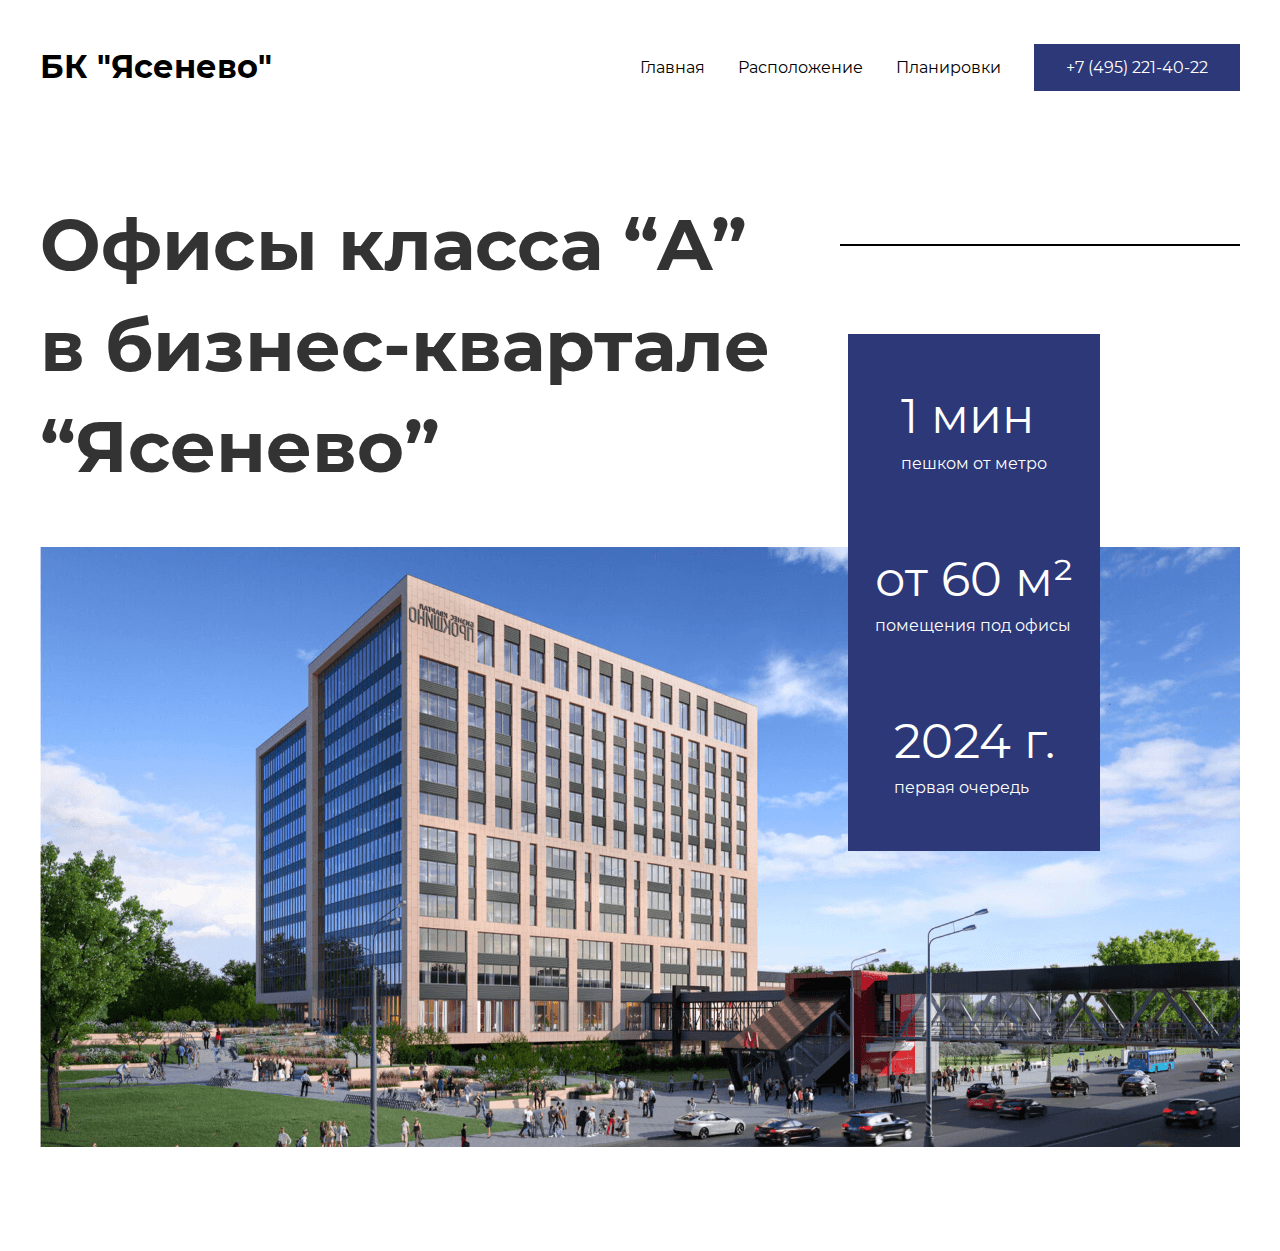
==== index.html @ 13189088 "осталось подправить кнопку" ====
<!DOCTYPE html>
<html lang="en">
<head>
    <meta charset="UTF-8">
    <meta http-equiv="X-UA-Compatible" content="IE=edge">
    <meta name="viewport" content="width=device-width, initial-scale=1.0">
    <link rel="stylesheet" href="css/style.min.css">
    <link rel="stylesheet" href="css/header.min.css">
    <link rel="stylesheet" href="css/hero.min.css">
    <title>Document</title>

</head>
<body>
    <div class="wrapper">
        <header>
            <div class="conteiner">
                <div class="header">
                    <div class="header__logo">БК "Ясенево"</div>
                    <nav>
                        <ul class="nav">
                            <li class="nav__item"><a href="/">Главная</a></li>
                            <li class="nav__item"><a href="location.html">Расположение</a></li>
                            <li class="nav__item"><a href="plans.html">Планировки</a></li>
                            <li class="nav__item nav__item__button">
                                <a href="tel:+74952214022">
                                    <span>+7 (495) 221-40-22</span>
                                    <img class="nav__item__image" src="assets/images/phone.png" alt="">
                                </a>
                            </li>
                        </ul>
                    </nav>
                </div>
            </div>    
        </header>
        <main>
            <div class="conteiner">
                <div class="hero">
                    <h1 class="hero__title">Офисы класса “А” в бизнес-квартале “Ясенево”</h1>                    
                    <div class="hero__parametrs hero__parameters__large">
                        <div class="hero__parametrs__item">
                            <span><strong>1 мин</strong></span>
                            <span>пешком от метро</span>
                        </div>
                        <div class="hero__parametrs__item">
                            <span><strong>от 60 м²</strong></span>
                            <span>помещения под офисы</span>
                        </div>
                        <div class="hero__parametrs__item">
                            <span><strong>2024 г.</strong></span>
                            <span>первая очередь</span>
                        </div>
                    </div>
                    <img class="hero__image" src="assets/images/Mask_group_1.png" alt="Бизнес квартал">
                    <nav>
                        <ul class="nav hero-nav">                       
                            <li class="nav__item nav__item__button"><a href="location.html">Расположение</a></li>
                            <li class="nav__item nav__item__button"><a href="plans.html">Планировки</a></li>
                        </ul>
                    </nav>                    
                </div>
                
            </div>
            <div class="conteiner">
                
            </div>
        </main>
        <footer></footer>
    </div>
    
            
   
   
</body>
</html>
---- css/style.min.css ----
@font-face{font-family:"Montserrat";src:url("../assets/fonts/Montserrat-Regular.eot");src:local("Montserrat Regular"),local("Montserrat-Regular"),url("../assets/fonts/Montserrat-Regular.eot?#iefix") format("embedded-opentype"),url("../assets/fonts/Montserrat-Regular.woff2") format("woff2"),url("../assets/fonts/Montserrat-Regular.woff") format("woff"),url("../assets/fonts/Montserrat-Regular.ttf") format("truetype");font-weight:normal;font-style:normal}@font-face{font-family:"Montserrat";src:url("../assets/fonts/Montserrat-Bold.eot");src:local("Montserrat Bold"),local("Montserrat-Bold"),url("../assets/fonts/Montserrat-Bold.eot?#iefix") format("embedded-opentype"),url("../assets/fonts/Montserrat-Bold.woff2") format("woff2"),url("../assets/fonts/Montserrat-Bold.woff") format("woff"),url("../assets/fonts/Montserrat-Bold.ttf") format("truetype");font-weight:bold;font-style:normal}@font-face{font-family:"Montserrat";src:url("../assets/fonts/Montserrat-Medium.eot");src:local("Montserrat Medium"),local("Montserrat-Medium"),url("../assets/fonts/Montserrat-Medium.eot?#iefix") format("embedded-opentype"),url("../assets/fonts/Montserrat-Medium.woff2") format("woff2"),url("../assets/fonts/Montserrat-Medium.woff") format("woff"),url("../assets/fonts/Montserrat-Medium.ttf") format("truetype");font-weight:500;font-style:normal}@font-face{font-family:"Montserrat";src:url("../assets/fonts/Montserrat-SemiBold.eot");src:local("Montserrat SemiBold"),local("Montserrat-SemiBold"),url("../assets/fonts/Montserrat-SemiBold.eot?#iefix") format("embedded-opentype"),url("../assets/fonts/Montserrat-SemiBold.woff2") format("woff2"),url("../assets/fonts/Montserrat-SemiBold.woff") format("woff"),url("../assets/fonts/Montserrat-SemiBold.ttf") format("truetype");font-weight:600;font-style:normal}*{margin:0;padding:0;font-family:Montserrat,sans-serif;font-weight:normal;box-sizing:border-box}a{text-decoration:none;color:inherit}.conteiner{width:1200px;margin:0 auto}@media screen and (max-width: 1279px)and (min-width: 768px){.conteiner{width:90vw}}@media screen and (max-width: 767px){.conteiner{width:auto;margin:0 15px}}.header{display:flex;align-items:center;justify-content:space-between;color:#000;margin-top:40px}.header__logo{font-weight:700;font-size:32px;line-height:170%}.nav{list-style:none;display:flex;align-items:center;justify-content:space-between;width:600px}.nav__item__button{color:#fff;padding:14px 32px;background:#2c3878}.nav__item__image{display:none}@media screen and (max-width: 1279px)and (min-width: 768px){.header__logo{font-size:20px}.nav{width:480px}.nav__item{font-size:14px}.nav__item:first-child{display:none}}@media screen and (max-width: 767px){.header{margin-top:15px}.header__logo{font-size:20px}.nav{width:auto}.nav__item{padding:12px 20px}.nav__item:not(:last-child){display:none}.nav__item span{display:none}.nav__item__image{display:block}}.hero{padding:100px 0;position:relative}.hero__title{font-weight:bold;font-size:72px;line-height:140%;max-width:760px;color:#333;margin-bottom:50px}.hero__title::after{position:absolute;content:"";top:150px;right:0;width:400px;height:2px;background:#000}.hero__title_smaller{font-size:52px}.hero .hero__image{width:100%;height:600px;-o-object-fit:cover;object-fit:cover}.hero .hero__parametrs{position:absolute;right:140px;top:240px;background:#2c3878;width:252px;display:flex;flex-direction:column;align-items:center;justify-content:space-around;padding-top:30px}.hero .hero__parametrs__item{padding:40px 0}.hero .hero__parametrs__item span{display:block;color:#fff;font-weight:400;padding-bottom:10px;line-height:160%}.hero .hero__parametrs__item strong{font-size:48px}.hero .hero-nav{display:none}@media screen and (max-width: 1279px)and (min-width: 768px){.hero__image{height:400px}.hero__title{font-size:40px;max-width:480px;color:#333;margin-bottom:40px}.hero__title::after{top:130px;right:0;width:30vw}.hero__title__smailler{font-size:32px}.hero__parametrs{position:static;width:100%;flex-direction:row;justify-content:space-evenly}.hero__parametrs:not(.hero__parametrs__large){position:absolute;top:auto;flex-direction:row;right:0;height:160px;width:100%}.hero__parametrs__item{padding:30px 0}.hero__parametrs__item strong{font-size:40px}}@media screen and (max-width: 767px){.hero{padding:50px 0}.hero__image{height:200px}.hero__title{font-size:24px;max-width:100%;margin-bottom:20px}.hero__title::after{width:0}.hero__title__smaller{font-size:24px}.hero__parametrs{position:static;width:100%;flex-direction:row;justify-content:space-evenly;padding-top:15px}.hero__parametrs:not(.hero__parametrs__large){position:absolute;top:auto;flex-direction:row;right:0;height:90px;width:100%}.hero__parametrs__item{padding:20px 0}.hero__parametrs__item span{font-size:10px;padding-bottom:5px}.hero__parametrs__item strong{font-size-adjust:.3}.hero-nav{display:flex;width:100%;justify-content:space-between}.hero-nav .nav__item{font-size:14px;text-align:center;flex:1;display:block;margin:15px 5px}}
---- css/header.min.css ----
.header{display:flex;align-items:center;justify-content:space-between;color:#000;margin-top:40px}.header__logo{font-weight:700;font-size:32px;line-height:170%}.nav{list-style:none;display:flex;align-items:center;justify-content:space-between;width:600px}.nav__item__button{color:#fff;padding:14px 32px;background:#2c3878}.nav__item__image{display:none}@media screen and (max-width: 1279px)and (min-width: 768px){.header__logo{font-size:20px}.nav{width:480px}.nav__item{font-size:14px}.nav__item:first-child{display:none}}@media screen and (max-width: 767px){.header{margin-top:15px}.header__logo{font-size:20px}.nav{width:auto}.nav__item{padding:12px 20px}.nav__item:not(:last-child){display:none}.nav__item span{display:none}.nav__item__image{display:block}}
---- css/hero.min.css ----
.hero{padding:100px 0;position:relative}.hero__title{font-weight:bold;font-size:72px;line-height:140%;max-width:760px;color:#333;margin-bottom:50px}.hero__title::after{position:absolute;content:"";top:150px;right:0;width:400px;height:2px;background:#000}.hero__title_smaller{font-size:52px}.hero .hero__image{width:100%;height:600px;-o-object-fit:cover;object-fit:cover}.hero .hero__parametrs{position:absolute;right:140px;top:240px;background:#2c3878;width:252px;display:flex;flex-direction:column;align-items:center;justify-content:space-around;padding-top:30px}.hero .hero__parametrs__item{padding:40px 0}.hero .hero__parametrs__item span{display:block;color:#fff;font-weight:400;padding-bottom:10px;line-height:160%}.hero .hero__parametrs__item strong{font-size:48px}.hero .hero-nav{display:none}@media screen and (max-width: 1279px)and (min-width: 768px){.hero__image{height:400px}.hero__title{font-size:40px;max-width:480px;color:#333;margin-bottom:40px}.hero__title::after{top:130px;right:0;width:30vw}.hero__title__smailler{font-size:32px}.hero__parametrs{position:static;width:100%;flex-direction:row;justify-content:space-evenly}.hero__parametrs:not(.hero__parametrs__large){position:absolute;top:auto;flex-direction:row;right:0;height:160px;width:100%}.hero__parametrs__item{padding:30px 0}.hero__parametrs__item strong{font-size:40px}}@media screen and (max-width: 767px){.hero{padding:50px 0}.hero__image{height:200px}.hero__title{font-size:24px;max-width:100%;margin-bottom:20px}.hero__title::after{width:0}.hero__title__smaller{font-size:24px}.hero__parametrs{position:static;width:100%;flex-direction:row;justify-content:space-evenly;padding-top:15px}.hero__parametrs:not(.hero__parametrs__large){position:absolute;top:auto;flex-direction:row;right:0;height:90px;width:100%}.hero__parametrs__item{padding:20px 0}.hero__parametrs__item span{font-size:10px;padding-bottom:5px}.hero__parametrs__item strong{font-size-adjust:.3}.hero-nav{display:flex;width:100%;justify-content:space-between}.hero-nav .nav__item{font-size:14px;text-align:center;flex:1;display:block;margin:15px 5px}}
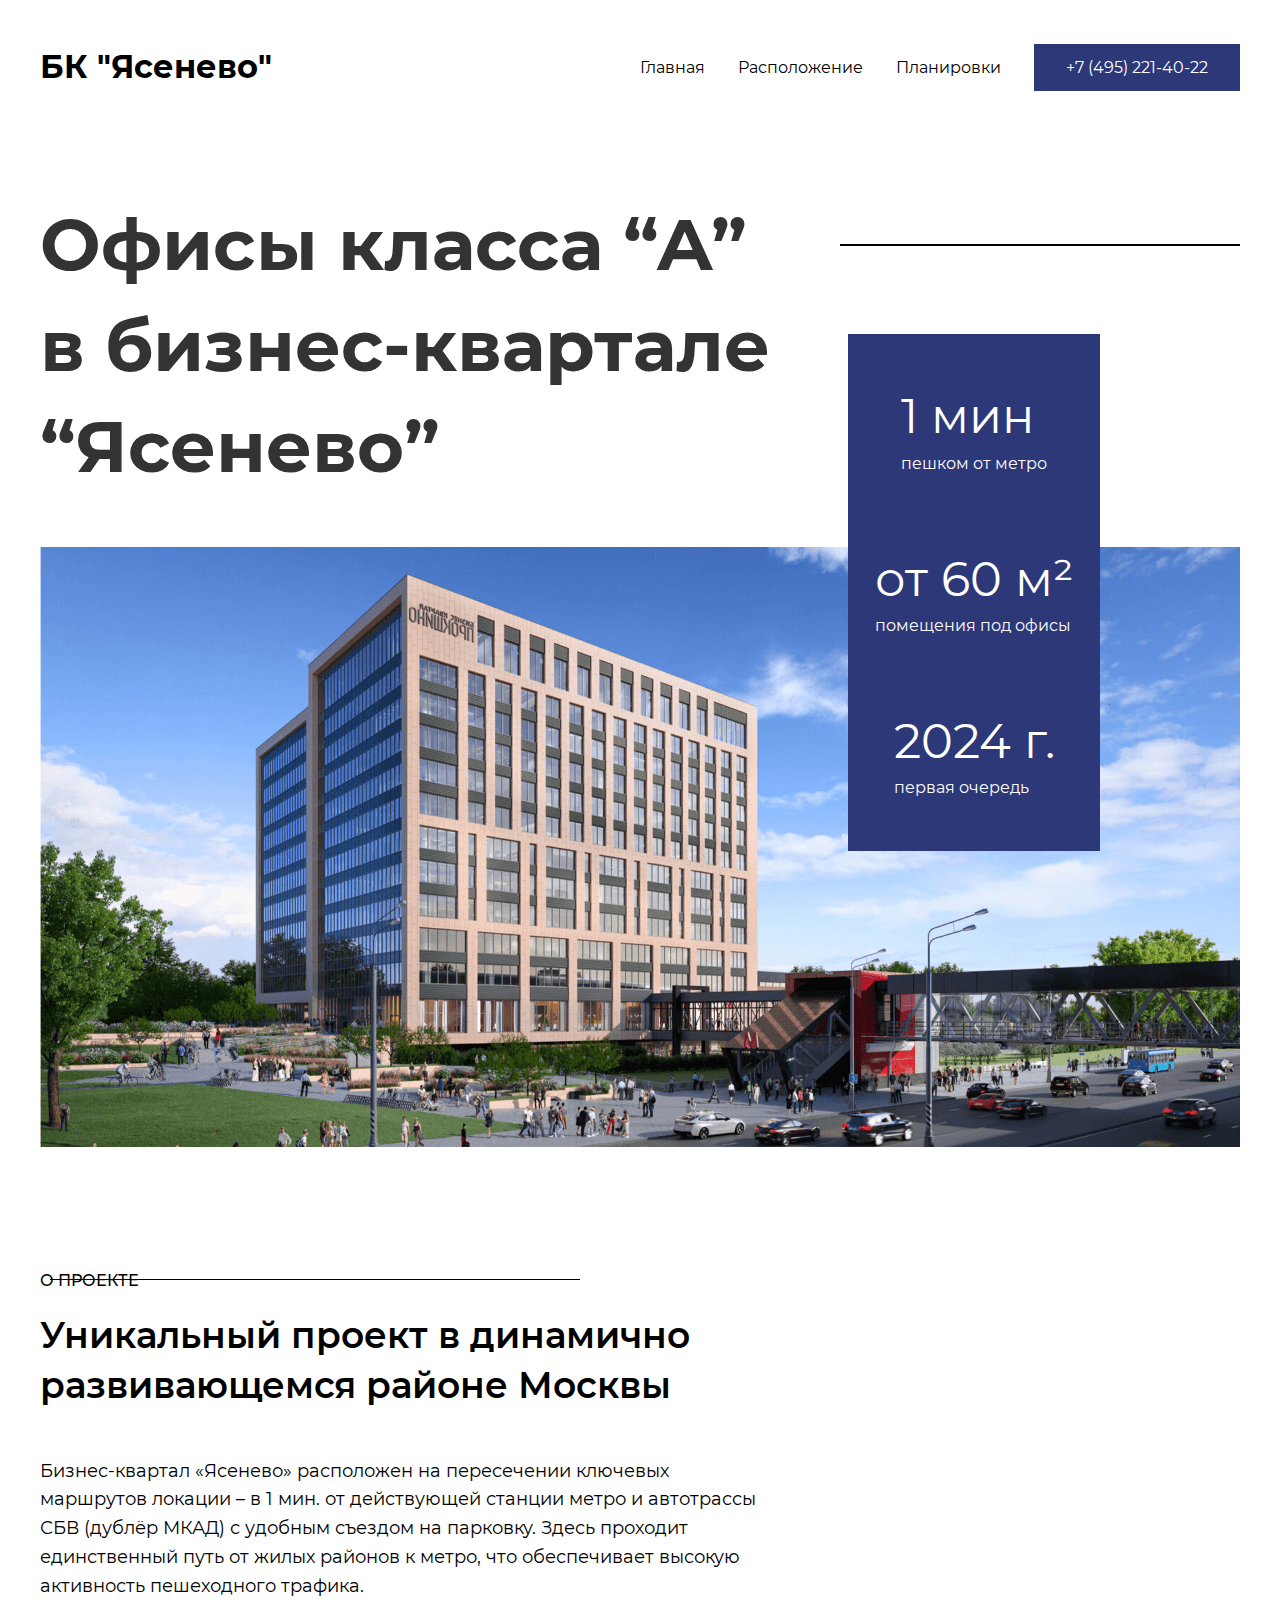
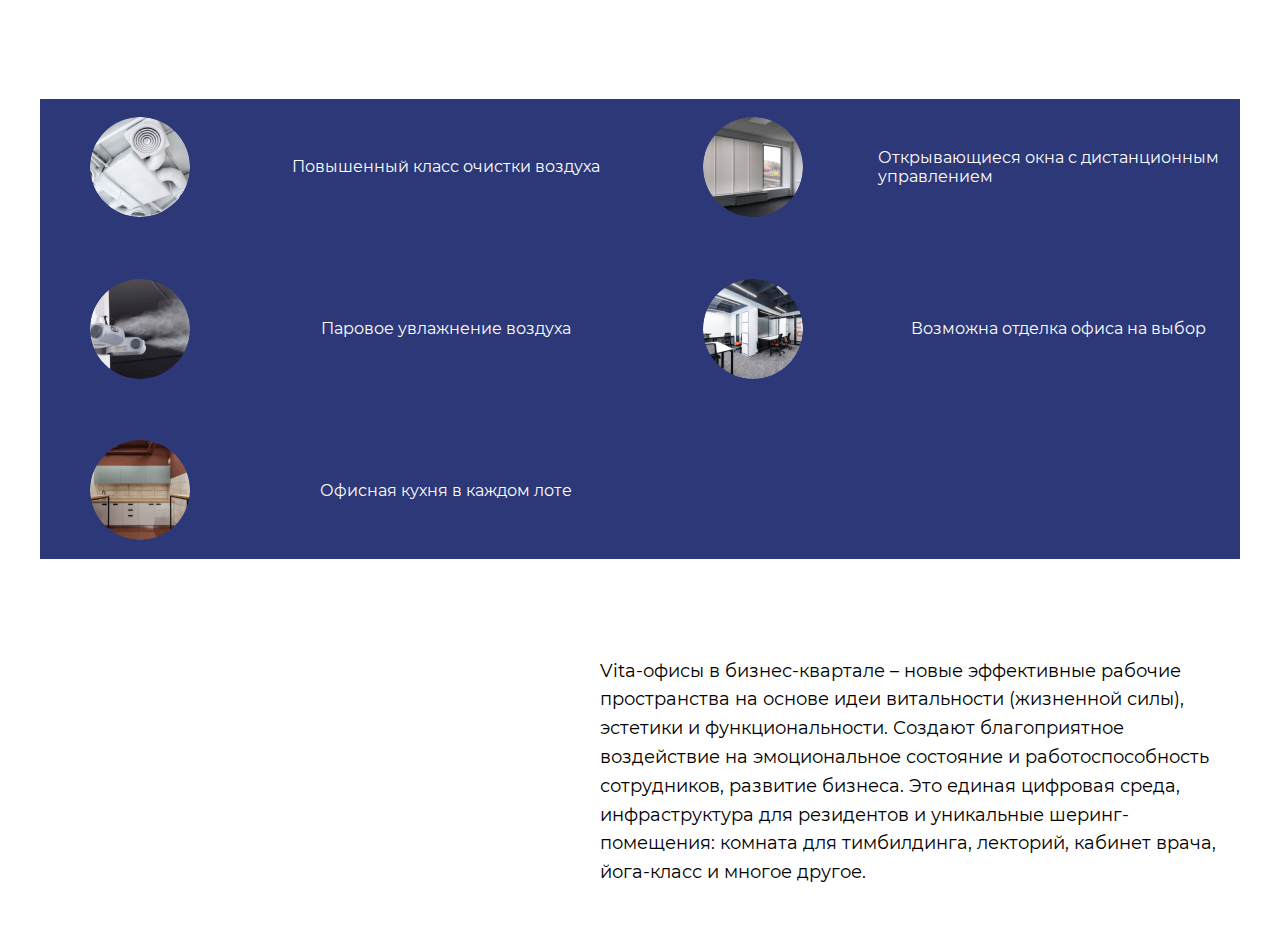
==== commit dd4afd56: "добавлен блок информации" ====
--- a/index.html
+++ b/index.html
@@ -60,8 +60,28 @@
                 </div>
                 
             </div>
-            <div class="conteiner">
-                
+            <div class="conteiner">                
+                <div class="about">
+                    <div class="count">
+                        <div class="count__title">О ПРОЕКТЕ</div>
+                    </div>
+                    <h2 class="about__title">Уникальный проект в динамично развивающемся районе Москвы</h2>
+                    <span class="about__text1">Бизнес-квартал «Ясенево» расположен на пересечении ключевых маршрутов локации – в 1 мин. от действующей станции метро и автотрассы СБВ (дублёр МКАД) с удобным съездом на парковку. Здесь проходит единственный путь от жилых районов к метро, что обеспечивает высокую активность пешеходного трафика.</span>
+                    <div class="about__advantage">
+                        <img class="about__advantage__image" src="assets/images/image_1.png" alt="">
+                        <div class="about__advantage__item">Повышенный класс очистки воздуха</div>
+                        <img class="about__advantage__image" src="assets/images/image_2.png" alt="">
+                        <div class="about__advantage__item">Открывающиеся окна с дистанционным управлением</div>
+                        <img class="about__advantage__image" src="assets/images/image_3.png" alt="">
+                        <div class="about__advantage__item">Паровое увлажнение воздуха</div>
+                        <img class="about__advantage__image" src="assets/images/image_4.png" alt="">
+                        <div class="about__advantage__item">Возможна отделка офиса на выбор</div>
+                        <img class="about__advantage__image" src="assets/images/image_5.png" alt="">
+                        <div class="about__advantage__item">Офисная кухня в каждом лоте</div>
+                    </div>
+                    <p class="about__text2">Vita-офисы в бизнес-квартале – новые эффективные рабочие пространства на основе идеи витальности (жизненной силы), эстетики и функциональности. Создают благоприятное воздействие на эмоциональное состояние и работоспособность сотрудников, развитие бизнеса. Это единая цифровая среда, инфраструктура для резидентов и уникальные шеринг-помещения: комната для тимбилдинга, лекторий, кабинет врача, йога-класс и многое другое.</p>
+                </div>
+
             </div>
         </main>
         <footer></footer>
--- a/css/style.min.css
+++ b/css/style.min.css
@@ -1 +1 @@
-@font-face{font-family:"Montserrat";src:url("../assets/fonts/Montserrat-Regular.eot");src:local("Montserrat Regular"),local("Montserrat-Regular"),url("../assets/fonts/Montserrat-Regular.eot?#iefix") format("embedded-opentype"),url("../assets/fonts/Montserrat-Regular.woff2") format("woff2"),url("../assets/fonts/Montserrat-Regular.woff") format("woff"),url("../assets/fonts/Montserrat-Regular.ttf") format("truetype");font-weight:normal;font-style:normal}@font-face{font-family:"Montserrat";src:url("../assets/fonts/Montserrat-Bold.eot");src:local("Montserrat Bold"),local("Montserrat-Bold"),url("../assets/fonts/Montserrat-Bold.eot?#iefix") format("embedded-opentype"),url("../assets/fonts/Montserrat-Bold.woff2") format("woff2"),url("../assets/fonts/Montserrat-Bold.woff") format("woff"),url("../assets/fonts/Montserrat-Bold.ttf") format("truetype");font-weight:bold;font-style:normal}@font-face{font-family:"Montserrat";src:url("../assets/fonts/Montserrat-Medium.eot");src:local("Montserrat Medium"),local("Montserrat-Medium"),url("../assets/fonts/Montserrat-Medium.eot?#iefix") format("embedded-opentype"),url("../assets/fonts/Montserrat-Medium.woff2") format("woff2"),url("../assets/fonts/Montserrat-Medium.woff") format("woff"),url("../assets/fonts/Montserrat-Medium.ttf") format("truetype");font-weight:500;font-style:normal}@font-face{font-family:"Montserrat";src:url("../assets/fonts/Montserrat-SemiBold.eot");src:local("Montserrat SemiBold"),local("Montserrat-SemiBold"),url("../assets/fonts/Montserrat-SemiBold.eot?#iefix") format("embedded-opentype"),url("../assets/fonts/Montserrat-SemiBold.woff2") format("woff2"),url("../assets/fonts/Montserrat-SemiBold.woff") format("woff"),url("../assets/fonts/Montserrat-SemiBold.ttf") format("truetype");font-weight:600;font-style:normal}*{margin:0;padding:0;font-family:Montserrat,sans-serif;font-weight:normal;box-sizing:border-box}a{text-decoration:none;color:inherit}.conteiner{width:1200px;margin:0 auto}@media screen and (max-width: 1279px)and (min-width: 768px){.conteiner{width:90vw}}@media screen and (max-width: 767px){.conteiner{width:auto;margin:0 15px}}.header{display:flex;align-items:center;justify-content:space-between;color:#000;margin-top:40px}.header__logo{font-weight:700;font-size:32px;line-height:170%}.nav{list-style:none;display:flex;align-items:center;justify-content:space-between;width:600px}.nav__item__button{color:#fff;padding:14px 32px;background:#2c3878}.nav__item__image{display:none}@media screen and (max-width: 1279px)and (min-width: 768px){.header__logo{font-size:20px}.nav{width:480px}.nav__item{font-size:14px}.nav__item:first-child{display:none}}@media screen and (max-width: 767px){.header{margin-top:15px}.header__logo{font-size:20px}.nav{width:auto}.nav__item{padding:12px 20px}.nav__item:not(:last-child){display:none}.nav__item span{display:none}.nav__item__image{display:block}}.hero{padding:100px 0;position:relative}.hero__title{font-weight:bold;font-size:72px;line-height:140%;max-width:760px;color:#333;margin-bottom:50px}.hero__title::after{position:absolute;content:"";top:150px;right:0;width:400px;height:2px;background:#000}.hero__title_smaller{font-size:52px}.hero .hero__image{width:100%;height:600px;-o-object-fit:cover;object-fit:cover}.hero .hero__parametrs{position:absolute;right:140px;top:240px;background:#2c3878;width:252px;display:flex;flex-direction:column;align-items:center;justify-content:space-around;padding-top:30px}.hero .hero__parametrs__item{padding:40px 0}.hero .hero__parametrs__item span{display:block;color:#fff;font-weight:400;padding-bottom:10px;line-height:160%}.hero .hero__parametrs__item strong{font-size:48px}.hero .hero-nav{display:none}@media screen and (max-width: 1279px)and (min-width: 768px){.hero__image{height:400px}.hero__title{font-size:40px;max-width:480px;color:#333;margin-bottom:40px}.hero__title::after{top:130px;right:0;width:30vw}.hero__title__smailler{font-size:32px}.hero__parametrs{position:static;width:100%;flex-direction:row;justify-content:space-evenly}.hero__parametrs:not(.hero__parametrs__large){position:absolute;top:auto;flex-direction:row;right:0;height:160px;width:100%}.hero__parametrs__item{padding:30px 0}.hero__parametrs__item strong{font-size:40px}}@media screen and (max-width: 767px){.hero{padding:50px 0}.hero__image{height:200px}.hero__title{font-size:24px;max-width:100%;margin-bottom:20px}.hero__title::after{width:0}.hero__title__smaller{font-size:24px}.hero__parametrs{position:static;width:100%;flex-direction:row;justify-content:space-evenly;padding-top:15px}.hero__parametrs:not(.hero__parametrs__large){position:absolute;top:auto;flex-direction:row;right:0;height:90px;width:100%}.hero__parametrs__item{padding:20px 0}.hero__parametrs__item span{font-size:10px;padding-bottom:5px}.hero__parametrs__item strong{font-size-adjust:.3}.hero-nav{display:flex;width:100%;justify-content:space-between}.hero-nav .nav__item{font-size:14px;text-align:center;flex:1;display:block;margin:15px 5px}}+@font-face{font-family:"Montserrat";src:url("../assets/fonts/Montserrat-Regular.eot");src:local("Montserrat Regular"),local("Montserrat-Regular"),url("../assets/fonts/Montserrat-Regular.eot?#iefix") format("embedded-opentype"),url("../assets/fonts/Montserrat-Regular.woff2") format("woff2"),url("../assets/fonts/Montserrat-Regular.woff") format("woff"),url("../assets/fonts/Montserrat-Regular.ttf") format("truetype");font-weight:normal;font-style:normal}@font-face{font-family:"Montserrat";src:url("../assets/fonts/Montserrat-Bold.eot");src:local("Montserrat Bold"),local("Montserrat-Bold"),url("../assets/fonts/Montserrat-Bold.eot?#iefix") format("embedded-opentype"),url("../assets/fonts/Montserrat-Bold.woff2") format("woff2"),url("../assets/fonts/Montserrat-Bold.woff") format("woff"),url("../assets/fonts/Montserrat-Bold.ttf") format("truetype");font-weight:bold;font-style:normal}@font-face{font-family:"Montserrat";src:url("../assets/fonts/Montserrat-Medium.eot");src:local("Montserrat Medium"),local("Montserrat-Medium"),url("../assets/fonts/Montserrat-Medium.eot?#iefix") format("embedded-opentype"),url("../assets/fonts/Montserrat-Medium.woff2") format("woff2"),url("../assets/fonts/Montserrat-Medium.woff") format("woff"),url("../assets/fonts/Montserrat-Medium.ttf") format("truetype");font-weight:500;font-style:normal}@font-face{font-family:"Montserrat";src:url("../assets/fonts/Montserrat-SemiBold.eot");src:local("Montserrat SemiBold"),local("Montserrat-SemiBold"),url("../assets/fonts/Montserrat-SemiBold.eot?#iefix") format("embedded-opentype"),url("../assets/fonts/Montserrat-SemiBold.woff2") format("woff2"),url("../assets/fonts/Montserrat-SemiBold.woff") format("woff"),url("../assets/fonts/Montserrat-SemiBold.ttf") format("truetype");font-weight:600;font-style:normal}*{margin:0;padding:0;font-family:Montserrat,sans-serif;font-weight:normal;box-sizing:border-box}a{text-decoration:none;color:inherit}.conteiner{width:1200px;margin:0 auto}@media screen and (max-width: 1279px)and (min-width: 768px){.conteiner{width:90vw}}@media screen and (max-width: 767px){.conteiner{width:auto;margin:0 15px}}.header{display:flex;align-items:center;justify-content:space-between;color:#000;margin-top:40px}.header__logo{font-weight:700;font-size:32px;line-height:170%}.nav{list-style:none;display:flex;align-items:center;justify-content:space-between;width:600px}.nav__item__button{color:#fff;padding:14px 32px;background:#2c3878}.nav__item__image{display:none}@media screen and (max-width: 1279px)and (min-width: 768px){.header__logo{font-size:20px}.nav{width:480px}.nav__item{font-size:14px}.nav__item:first-child{display:none}}@media screen and (max-width: 767px){.header{margin-top:15px}.header__logo{font-size:20px}.nav{width:auto}.nav__item{padding:12px 20px}.nav__item:not(:last-child){display:none}.nav__item span{display:none}.nav__item__image{display:block}}.about{margin:0;width:720px;font-family:Montserrat,sans-serif;font-weight:normal}.about__title{line-height:140%;font-size:36px;font-weight:600;margin-bottom:46px}.about__text1{padding:20Px 0;font-weight:400;font-size:18px;line-height:160%}.about__text2{width:630px;margin:0 0 50px 560px;font-weight:400;font-size:18px;line-height:160%}.about__advantage{width:1200px;height:460px;display:grid;margin:98px 0;grid-template-columns:200px 1fr 200px 1fr;grid-template-rows:repeat(3, 2fr);justify-items:center;-moz-column-gap:25px;column-gap:25px;row-gap:25px;background:#2c3878;align-items:center}.about__advantage__image{width:100px;height:100px;border-radius:100px}.about__advantage__item{align-content:center;color:#fff}.count__title{font-size:16px;padding:20px 0;font-weight:500;font-size:16px}.count__title::after{position:absolute;content:"";top:1279px;right:700px;width:530px;height:1px;background:#000}.hero{padding:100px 0;position:relative}.hero__title{font-weight:bold;font-size:72px;line-height:140%;max-width:760px;color:#333;margin-bottom:50px}.hero__title::after{position:absolute;content:"";top:150px;right:0;width:400px;height:2px;background:#000}.hero__title_smaller{font-size:52px}.hero .hero__image{width:100%;height:600px;-o-object-fit:cover;object-fit:cover}.hero .hero__parametrs{position:absolute;right:140px;top:240px;background:#2c3878;width:252px;display:flex;flex-direction:column;align-items:center;justify-content:space-around;padding-top:30px}.hero .hero__parametrs__item{padding:40px 0}.hero .hero__parametrs__item span{display:block;color:#fff;font-weight:400;padding-bottom:10px;line-height:160%}.hero .hero__parametrs__item strong{font-size:48px}.hero .hero-nav{display:none}@media screen and (max-width: 1279px)and (min-width: 768px){.hero__image{height:400px}.hero__title{font-size:40px;max-width:480px;color:#333;margin-bottom:40px}.hero__title::after{top:130px;right:0;width:30vw}.hero__title__smailler{font-size:32px}.hero__parametrs{position:static;width:100%;flex-direction:row;justify-content:space-evenly}.hero__parametrs:not(.hero__parametrs__large){position:absolute;top:auto;flex-direction:row;right:0;height:160px;width:100%}.hero__parametrs__item{padding:30px 0}.hero__parametrs__item strong{font-size:40px}}@media screen and (max-width: 767px){.hero{padding:50px 0}.hero__image{height:200px}.hero__title{font-size:24px;max-width:100%;margin-bottom:20px}.hero__title::after{width:0}.hero__title__smaller{font-size:24px}.hero__parametrs{position:static;width:100%;flex-direction:row;justify-content:space-evenly;padding-top:15px}.hero__parametrs:not(.hero__parametrs__large){position:absolute;top:auto;flex-direction:row;right:0;height:90px;width:100%}.hero__parametrs__item{padding:20px 0}.hero__parametrs__item span{font-size:10px;padding-bottom:5px}.hero__parametrs__item strong{font-size-adjust:.3}.hero-nav{display:flex;width:100%;justify-content:space-between}.hero-nav .nav__item{font-size:14px;text-align:center;flex:1;display:block;margin:15px 5px}}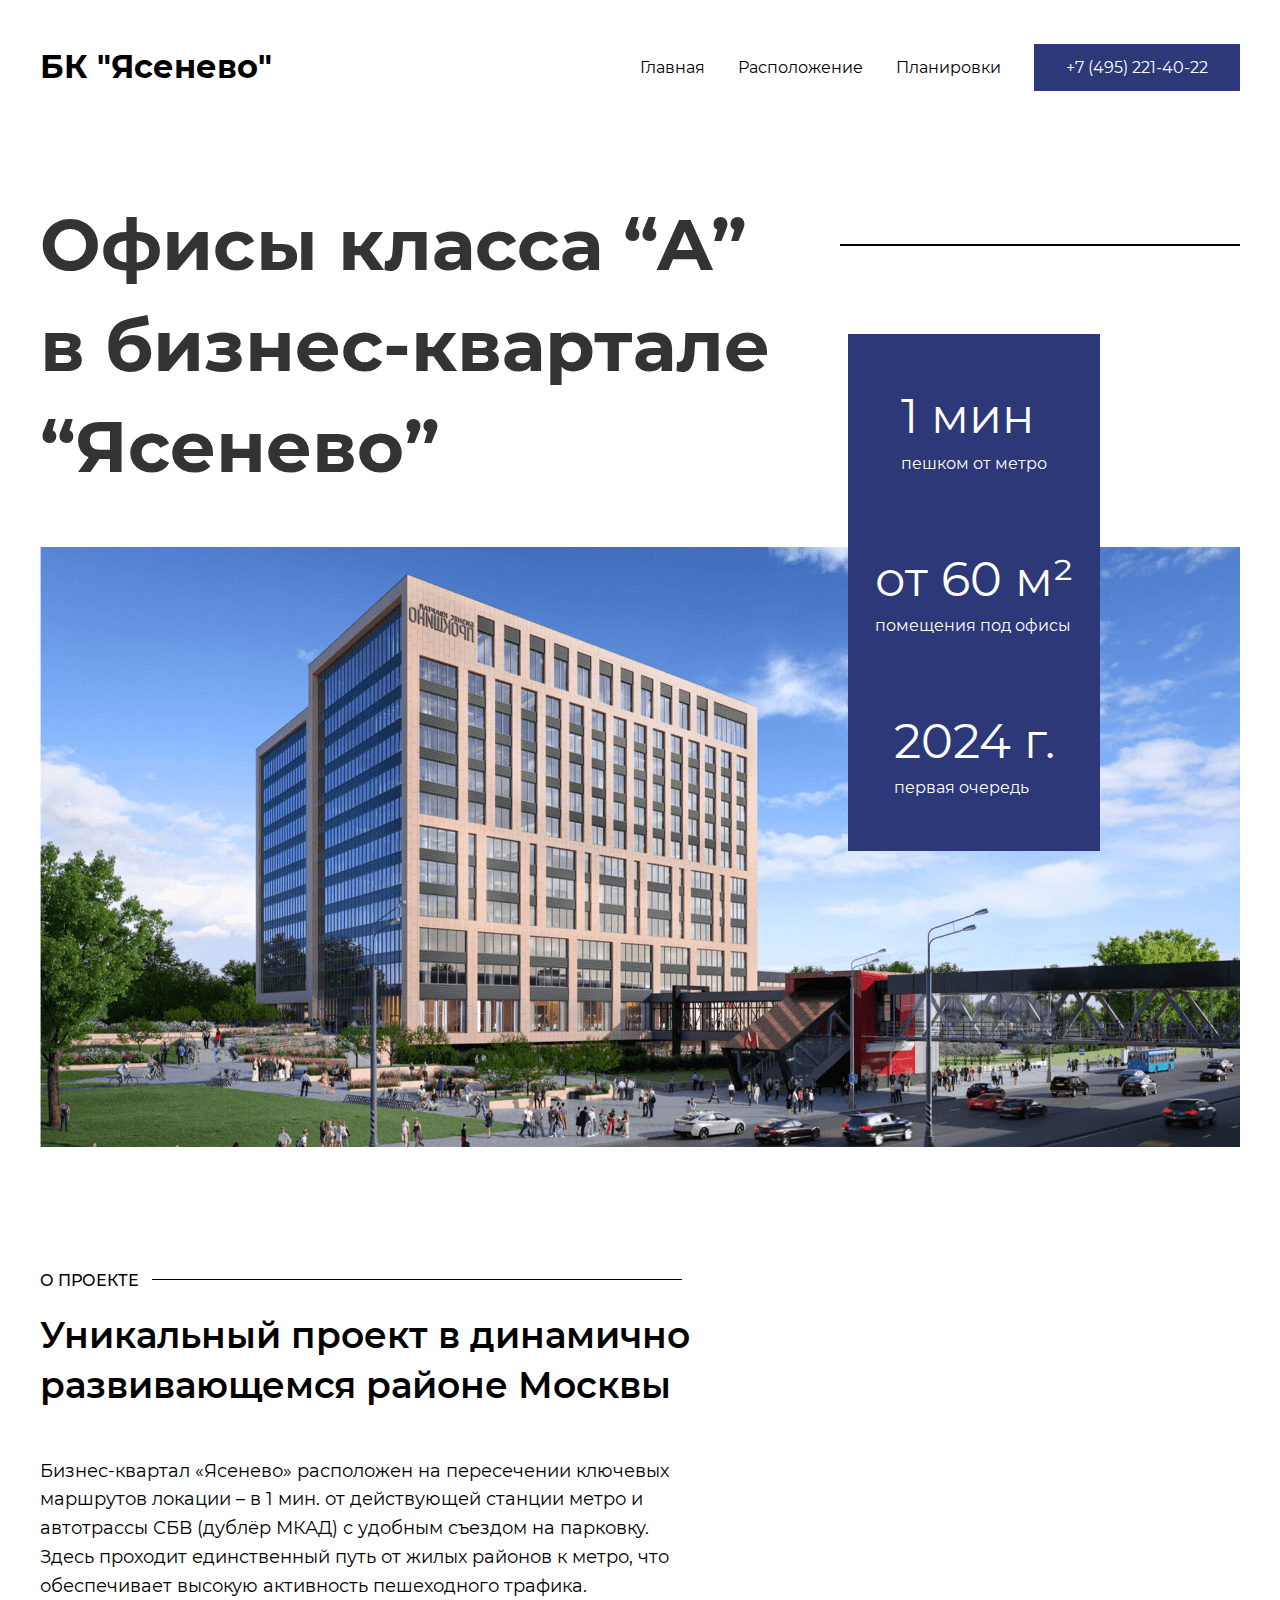
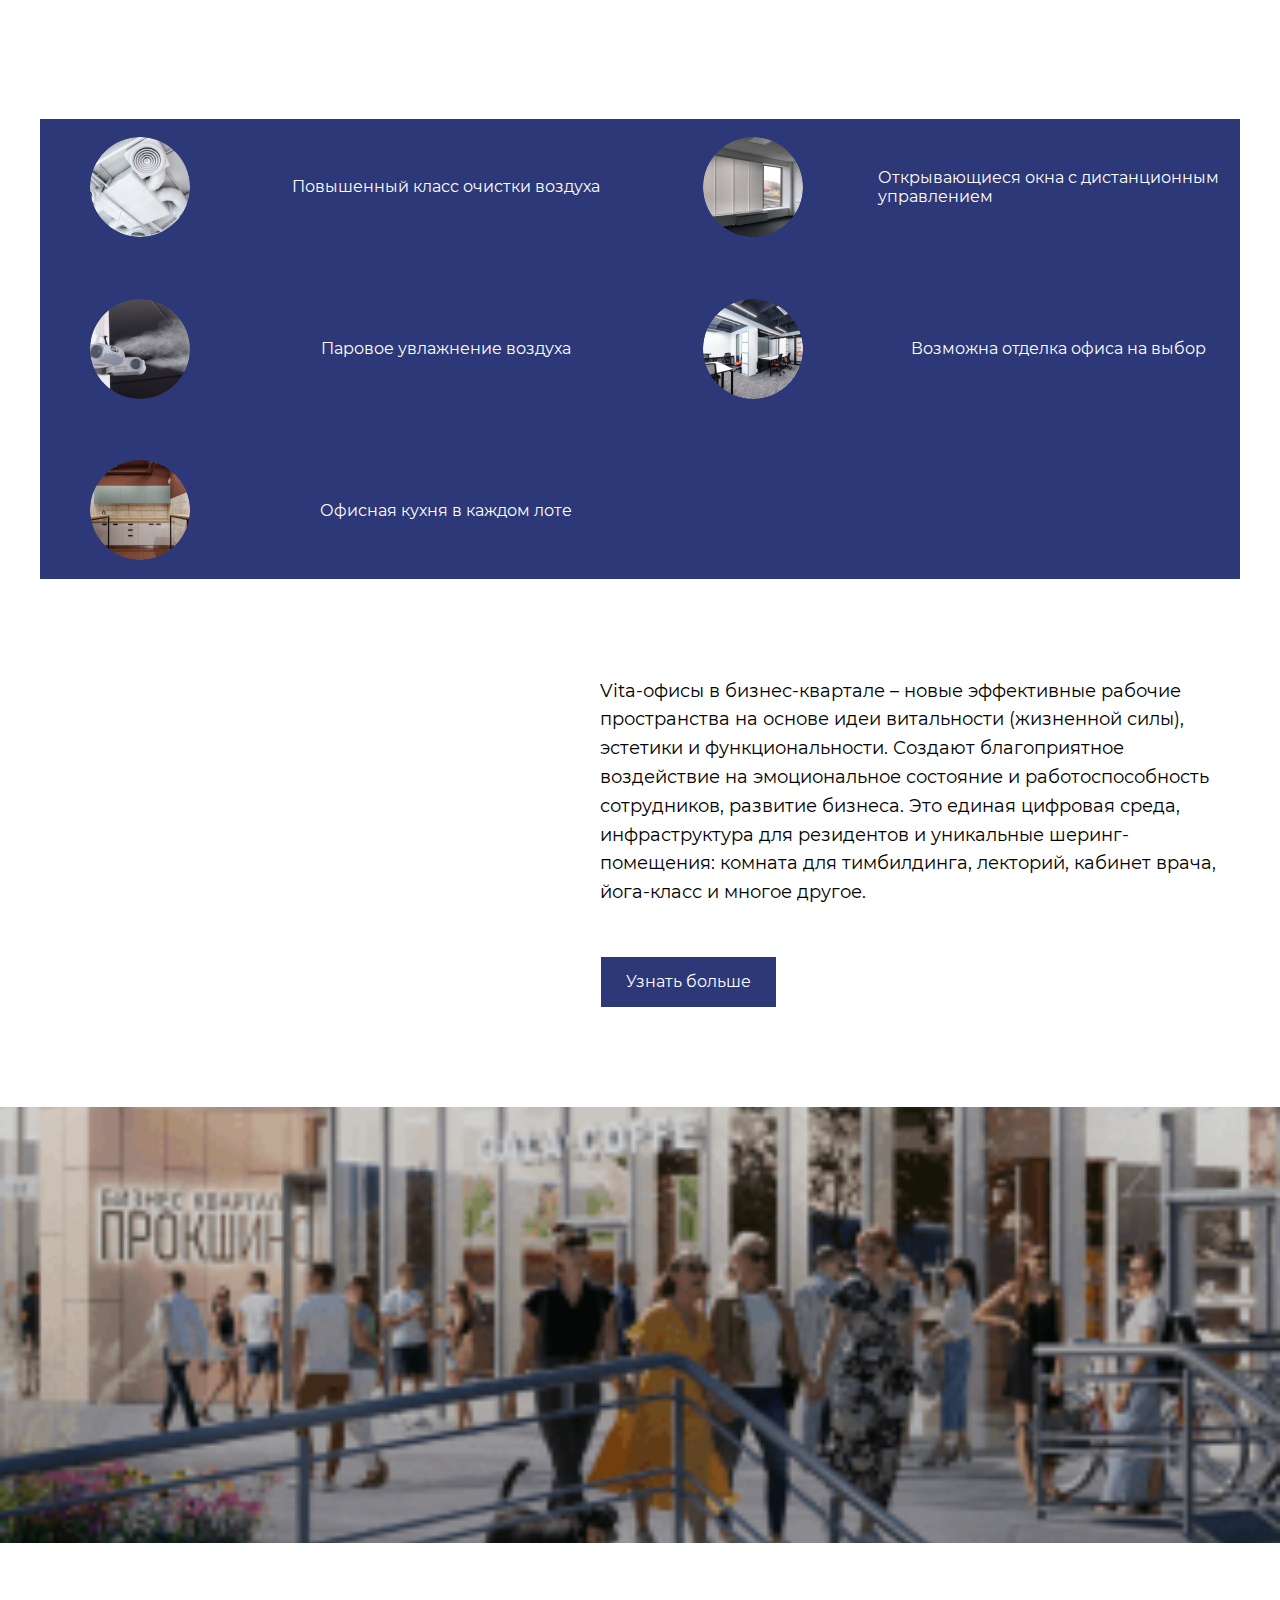
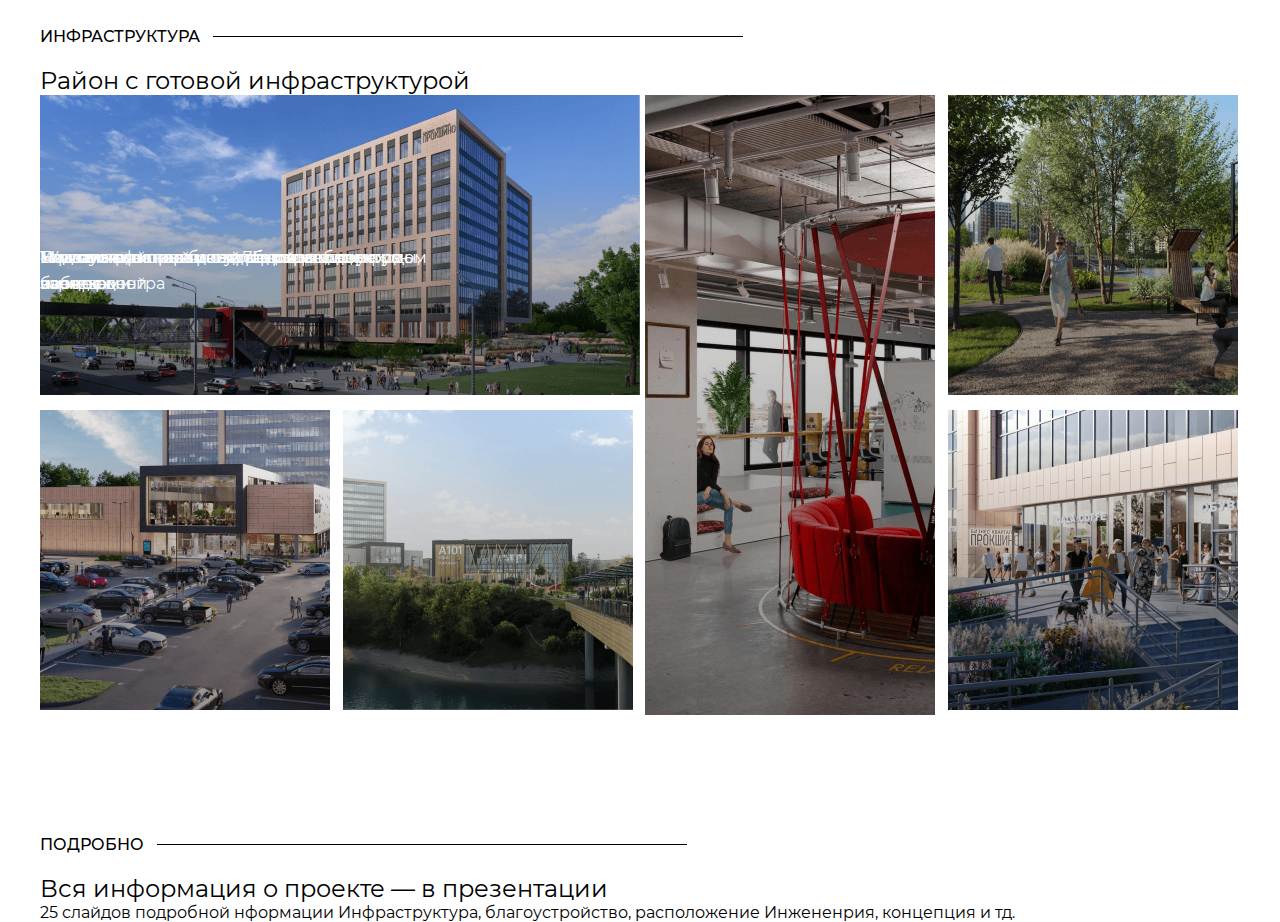
==== commit 193c43f5: "добавлена часть информации и галерея" ====
--- a/index.html
+++ b/index.html
@@ -80,8 +80,39 @@
                         <div class="about__advantage__item">Офисная кухня в каждом лоте</div>
                     </div>
                     <p class="about__text2">Vita-офисы в бизнес-квартале – новые эффективные рабочие пространства на основе идеи витальности (жизненной силы), эстетики и функциональности. Создают благоприятное воздействие на эмоциональное состояние и работоспособность сотрудников, развитие бизнеса. Это единая цифровая среда, инфраструктура для резидентов и уникальные шеринг-помещения: комната для тимбилдинга, лекторий, кабинет врача, йога-класс и многое другое.</p>
+                    <div class="count__button"><a href="/">Узнать больше</a></div>
+                    <img class="count__image" src="assets/images/gallery_6.png" alt="">
+                </div>               
+            </div>
+            <div class="conteiner">
+                <div class="inf">
+                    
+                    <div class="inf__title">ИНФРАСТРУКТУРА</div>
+                    <h2 class="pdf__title_intem">Район с готовой инфраструктурой</h2>
+                    <div class="inf__galery">
+                        <span>Торгово-офисный центр с крытым переходом из метро</span>
+                        <img class="inf__galery__image1" src="assets/images/gallery_1.png" alt="">
+                        <span>Уникальные пространства для резидентов бизнес центра</span>
+                        <img class="inf__galery__image2" src="assets/images/gallery_4.png" alt="">
+                        <span>Подземная и наземная парковка с электро-зарядками</span>
+                        <img class="inf__galery__image3" src="assets/images/gallery_5.png" alt="">
+                        <span>«Уличная гостиная» с удобной мебелью</span>
+                        <img class="inf__galery__image4" src="assets/images/gallery_2.png" alt="">
+                        <span>Благоустройство более 7Га с выходом к набережной</span>
+                        <img class="inf__galery__image5" src="assets/images/gallery_3.png" alt="">
+                        <span>Магазины, панорамный ресторан, шоу-румы, эвенты</span>
+                        <img class="inf__galery__image6" src="assets/images/gallery_6.png" alt="">
+                        
+                    </div>
                 </div>
+            </div>
+            <div class="conteiner">
+                <div class="pdf">
+                    <div class="pdf__title">ПОДРОБНО</div>
+                    <h2 class="pdf__title1">Вся информация о проекте — в презентации</h2>
+                    <span class="pdf__text1">25 слайдов подробной нформации Инфраструктура, благоустройство, расположение  Инжененрия, концепция и тд.</span>
 
+                </div>
             </div>
         </main>
         <footer></footer>
--- a/css/style.min.css
+++ b/css/style.min.css
@@ -1 +1 @@
-@font-face{font-family:"Montserrat";src:url("../assets/fonts/Montserrat-Regular.eot");src:local("Montserrat Regular"),local("Montserrat-Regular"),url("../assets/fonts/Montserrat-Regular.eot?#iefix") format("embedded-opentype"),url("../assets/fonts/Montserrat-Regular.woff2") format("woff2"),url("../assets/fonts/Montserrat-Regular.woff") format("woff"),url("../assets/fonts/Montserrat-Regular.ttf") format("truetype");font-weight:normal;font-style:normal}@font-face{font-family:"Montserrat";src:url("../assets/fonts/Montserrat-Bold.eot");src:local("Montserrat Bold"),local("Montserrat-Bold"),url("../assets/fonts/Montserrat-Bold.eot?#iefix") format("embedded-opentype"),url("../assets/fonts/Montserrat-Bold.woff2") format("woff2"),url("../assets/fonts/Montserrat-Bold.woff") format("woff"),url("../assets/fonts/Montserrat-Bold.ttf") format("truetype");font-weight:bold;font-style:normal}@font-face{font-family:"Montserrat";src:url("../assets/fonts/Montserrat-Medium.eot");src:local("Montserrat Medium"),local("Montserrat-Medium"),url("../assets/fonts/Montserrat-Medium.eot?#iefix") format("embedded-opentype"),url("../assets/fonts/Montserrat-Medium.woff2") format("woff2"),url("../assets/fonts/Montserrat-Medium.woff") format("woff"),url("../assets/fonts/Montserrat-Medium.ttf") format("truetype");font-weight:500;font-style:normal}@font-face{font-family:"Montserrat";src:url("../assets/fonts/Montserrat-SemiBold.eot");src:local("Montserrat SemiBold"),local("Montserrat-SemiBold"),url("../assets/fonts/Montserrat-SemiBold.eot?#iefix") format("embedded-opentype"),url("../assets/fonts/Montserrat-SemiBold.woff2") format("woff2"),url("../assets/fonts/Montserrat-SemiBold.woff") format("woff"),url("../assets/fonts/Montserrat-SemiBold.ttf") format("truetype");font-weight:600;font-style:normal}*{margin:0;padding:0;font-family:Montserrat,sans-serif;font-weight:normal;box-sizing:border-box}a{text-decoration:none;color:inherit}.conteiner{width:1200px;margin:0 auto}@media screen and (max-width: 1279px)and (min-width: 768px){.conteiner{width:90vw}}@media screen and (max-width: 767px){.conteiner{width:auto;margin:0 15px}}.header{display:flex;align-items:center;justify-content:space-between;color:#000;margin-top:40px}.header__logo{font-weight:700;font-size:32px;line-height:170%}.nav{list-style:none;display:flex;align-items:center;justify-content:space-between;width:600px}.nav__item__button{color:#fff;padding:14px 32px;background:#2c3878}.nav__item__image{display:none}@media screen and (max-width: 1279px)and (min-width: 768px){.header__logo{font-size:20px}.nav{width:480px}.nav__item{font-size:14px}.nav__item:first-child{display:none}}@media screen and (max-width: 767px){.header{margin-top:15px}.header__logo{font-size:20px}.nav{width:auto}.nav__item{padding:12px 20px}.nav__item:not(:last-child){display:none}.nav__item span{display:none}.nav__item__image{display:block}}.about{margin:0;width:720px;font-family:Montserrat,sans-serif;font-weight:normal}.about__title{line-height:140%;font-size:36px;font-weight:600;margin-bottom:46px}.about__text1{padding:20Px 0;font-weight:400;font-size:18px;line-height:160%}.about__text2{width:630px;margin:0 0 50px 560px;font-weight:400;font-size:18px;line-height:160%}.about__advantage{width:1200px;height:460px;display:grid;margin:98px 0;grid-template-columns:200px 1fr 200px 1fr;grid-template-rows:repeat(3, 2fr);justify-items:center;-moz-column-gap:25px;column-gap:25px;row-gap:25px;background:#2c3878;align-items:center}.about__advantage__image{width:100px;height:100px;border-radius:100px}.about__advantage__item{align-content:center;color:#fff}.count__title{font-size:16px;padding:20px 0;font-weight:500;font-size:16px}.count__title::after{position:absolute;content:"";top:1279px;right:700px;width:530px;height:1px;background:#000}.hero{padding:100px 0;position:relative}.hero__title{font-weight:bold;font-size:72px;line-height:140%;max-width:760px;color:#333;margin-bottom:50px}.hero__title::after{position:absolute;content:"";top:150px;right:0;width:400px;height:2px;background:#000}.hero__title_smaller{font-size:52px}.hero .hero__image{width:100%;height:600px;-o-object-fit:cover;object-fit:cover}.hero .hero__parametrs{position:absolute;right:140px;top:240px;background:#2c3878;width:252px;display:flex;flex-direction:column;align-items:center;justify-content:space-around;padding-top:30px}.hero .hero__parametrs__item{padding:40px 0}.hero .hero__parametrs__item span{display:block;color:#fff;font-weight:400;padding-bottom:10px;line-height:160%}.hero .hero__parametrs__item strong{font-size:48px}.hero .hero-nav{display:none}@media screen and (max-width: 1279px)and (min-width: 768px){.hero__image{height:400px}.hero__title{font-size:40px;max-width:480px;color:#333;margin-bottom:40px}.hero__title::after{top:130px;right:0;width:30vw}.hero__title__smailler{font-size:32px}.hero__parametrs{position:static;width:100%;flex-direction:row;justify-content:space-evenly}.hero__parametrs:not(.hero__parametrs__large){position:absolute;top:auto;flex-direction:row;right:0;height:160px;width:100%}.hero__parametrs__item{padding:30px 0}.hero__parametrs__item strong{font-size:40px}}@media screen and (max-width: 767px){.hero{padding:50px 0}.hero__image{height:200px}.hero__title{font-size:24px;max-width:100%;margin-bottom:20px}.hero__title::after{width:0}.hero__title__smaller{font-size:24px}.hero__parametrs{position:static;width:100%;flex-direction:row;justify-content:space-evenly;padding-top:15px}.hero__parametrs:not(.hero__parametrs__large){position:absolute;top:auto;flex-direction:row;right:0;height:90px;width:100%}.hero__parametrs__item{padding:20px 0}.hero__parametrs__item span{font-size:10px;padding-bottom:5px}.hero__parametrs__item strong{font-size-adjust:.3}.hero-nav{display:flex;width:100%;justify-content:space-between}.hero-nav .nav__item{font-size:14px;text-align:center;flex:1;display:block;margin:15px 5px}}+@font-face{font-family:"Montserrat";src:url("../assets/fonts/Montserrat-Regular.eot");src:local("Montserrat Regular"),local("Montserrat-Regular"),url("../assets/fonts/Montserrat-Regular.eot?#iefix") format("embedded-opentype"),url("../assets/fonts/Montserrat-Regular.woff2") format("woff2"),url("../assets/fonts/Montserrat-Regular.woff") format("woff"),url("../assets/fonts/Montserrat-Regular.ttf") format("truetype");font-weight:normal;font-style:normal}@font-face{font-family:"Montserrat";src:url("../assets/fonts/Montserrat-Bold.eot");src:local("Montserrat Bold"),local("Montserrat-Bold"),url("../assets/fonts/Montserrat-Bold.eot?#iefix") format("embedded-opentype"),url("../assets/fonts/Montserrat-Bold.woff2") format("woff2"),url("../assets/fonts/Montserrat-Bold.woff") format("woff"),url("../assets/fonts/Montserrat-Bold.ttf") format("truetype");font-weight:bold;font-style:normal}@font-face{font-family:"Montserrat";src:url("../assets/fonts/Montserrat-Medium.eot");src:local("Montserrat Medium"),local("Montserrat-Medium"),url("../assets/fonts/Montserrat-Medium.eot?#iefix") format("embedded-opentype"),url("../assets/fonts/Montserrat-Medium.woff2") format("woff2"),url("../assets/fonts/Montserrat-Medium.woff") format("woff"),url("../assets/fonts/Montserrat-Medium.ttf") format("truetype");font-weight:500;font-style:normal}@font-face{font-family:"Montserrat";src:url("../assets/fonts/Montserrat-SemiBold.eot");src:local("Montserrat SemiBold"),local("Montserrat-SemiBold"),url("../assets/fonts/Montserrat-SemiBold.eot?#iefix") format("embedded-opentype"),url("../assets/fonts/Montserrat-SemiBold.woff2") format("woff2"),url("../assets/fonts/Montserrat-SemiBold.woff") format("woff"),url("../assets/fonts/Montserrat-SemiBold.ttf") format("truetype");font-weight:600;font-style:normal}*{margin:0;padding:0;font-family:Montserrat,sans-serif;font-weight:normal;box-sizing:border-box}a{text-decoration:none;color:inherit}.conteiner{width:1200px;margin:0 auto}@media screen and (max-width: 1279px)and (min-width: 768px){.conteiner{width:90vw}}@media screen and (max-width: 767px){.conteiner{width:auto;margin:0 15px}}.header{display:flex;align-items:center;justify-content:space-between;color:#000;margin-top:40px}.header__logo{font-weight:700;font-size:32px;line-height:170%}.nav{list-style:none;display:flex;align-items:center;justify-content:space-between;width:600px}.nav__item__button{color:#fff;padding:14px 32px;background:#2c3878}.nav__item__image{display:none}@media screen and (max-width: 1279px)and (min-width: 768px){.header__logo{font-size:20px}.nav{width:480px}.nav__item{font-size:14px}.nav__item:first-child{display:none}}@media screen and (max-width: 767px){.header{margin-top:15px}.header__logo{font-size:20px}.nav{width:auto}.nav__item{padding:12px 20px}.nav__item:not(:last-child){display:none}.nav__item span{display:none}.nav__item__image{display:block}}.about{margin:0;width:720px;font-family:Montserrat,sans-serif;font-weight:normal}.about__title{line-height:140%;font-size:36px;font-weight:600;margin-bottom:26px}.about__text1{display:block;width:654px;padding:20Px 0;font-weight:400;font-size:18px;line-height:160%}.about__text2{width:630px;margin:0 0 50px 560px;font-weight:400;font-size:18px;line-height:160%}.about__advantage{width:1200px;height:460px;display:grid;margin:98px 0;grid-template-columns:200px 1fr 200px 1fr;grid-template-rows:repeat(3, 2fr);justify-items:center;-moz-column-gap:25px;column-gap:25px;row-gap:25px;background:#2c3878;align-items:center}.about__advantage__image{width:100px;height:100px;border-radius:100px}.about__advantage__item{align-content:center;color:#fff}.count__title{display:block;width:720px;font-size:16px;padding:20px 0;font-weight:500}.count__title::after{position:absolute;content:"";top:1279px;margin:0 0 0 13px;width:530px;height:1px;background:#000}.count__button{display:flex;flex-wrap:wrap;align-content:center;position:absolute;top:auto;flex-direction:row;right:504px;height:50px;width:175px;color:#fff;padding:10px 25px;background:#2c3878}.count__image{position:absolute;margin:150px 0;-o-object-fit:cover;object-fit:cover;width:100%;height:436px;left:0;right:0}.hero{padding:100px 0;position:relative}.hero__title{font-weight:bold;font-size:72px;line-height:140%;max-width:760px;color:#333;margin-bottom:50px}.hero__title::after{position:absolute;content:"";top:150px;right:0;width:400px;height:2px;background:#000}.hero__title_smaller{font-size:52px}.hero .hero__image{width:100%;height:600px;-o-object-fit:cover;object-fit:cover}.hero .hero__parametrs{position:absolute;right:140px;top:240px;background:#2c3878;width:252px;display:flex;flex-direction:column;align-items:center;justify-content:space-around;padding-top:30px}.hero .hero__parametrs__item{padding:40px 0}.hero .hero__parametrs__item span{display:block;color:#fff;font-weight:400;padding-bottom:10px;line-height:160%}.hero .hero__parametrs__item strong{font-size:48px}.hero .hero-nav{display:none}@media screen and (max-width: 1279px)and (min-width: 768px){.hero__image{height:400px}.hero__title{font-size:40px;max-width:480px;color:#333;margin-bottom:40px}.hero__title::after{top:130px;right:0;width:30vw}.hero__title__smailler{font-size:32px}.hero__parametrs{position:static;width:100%;flex-direction:row;justify-content:space-evenly}.hero__parametrs:not(.hero__parametrs__large){position:absolute;top:auto;flex-direction:row;right:0;height:160px;width:100%}.hero__parametrs__item{padding:30px 0}.hero__parametrs__item strong{font-size:40px}}@media screen and (max-width: 767px){.hero{padding:50px 0}.hero__image{height:200px}.hero__title{font-size:24px;max-width:100%;margin-bottom:20px}.hero__title::after{width:0}.hero__title__smaller{font-size:24px}.hero__parametrs{position:static;width:100%;flex-direction:row;justify-content:space-evenly;padding-top:15px}.hero__parametrs:not(.hero__parametrs__large){position:absolute;top:auto;flex-direction:row;right:0;height:90px;width:100%}.hero__parametrs__item{padding:20px 0}.hero__parametrs__item span{font-size:10px;padding-bottom:5px}.hero__parametrs__item strong{font-size-adjust:.3}.hero-nav{display:flex;width:100%;justify-content:space-between}.hero-nav .nav__item{font-size:14px;text-align:center;flex:1;display:block;margin:15px 5px}}.inf{position:relative;font-family:Montserrat,sans-serif;font-weight:normal}.inf__title{margin-top:700px;width:720px;font-size:16px;padding:20px 0;font-weight:500}.inf__title::after{position:absolute;content:"";margin:9px 0 0 13px;width:530px;height:1px;background:#000}.inf__title__title1{line-height:140%;font-size:36px;font-weight:bold;margin-bottom:26px}.inf__galery{width:100%;display:grid;grid-template-columns:repeat(4, 1fr);grid-template-rows:repeat(2, 1fr);gap:10px}.inf__galery__image1{grid-column:span 2}.inf__galery__image2{grid-row:span 2}.inf__galery span{display:block;position:absolute;color:#fff;font-weight:400;padding-top:150px;padding-bottom:10px;line-height:160%;width:395px;height:44px;z-index:2}.pdf{position:relative;font-family:Montserrat,sans-serif;font-weight:normal}.pdf__title{margin-top:100px;width:720px;font-size:16px;padding:20px 0;font-weight:500}.pdf__title::after{position:absolute;content:"";margin:9px 0 0 13px;width:530px;height:1px;background:#000}.pdf__title__intem{line-height:140%;font-size:36px;font-weight:600;margin-bottom:26px}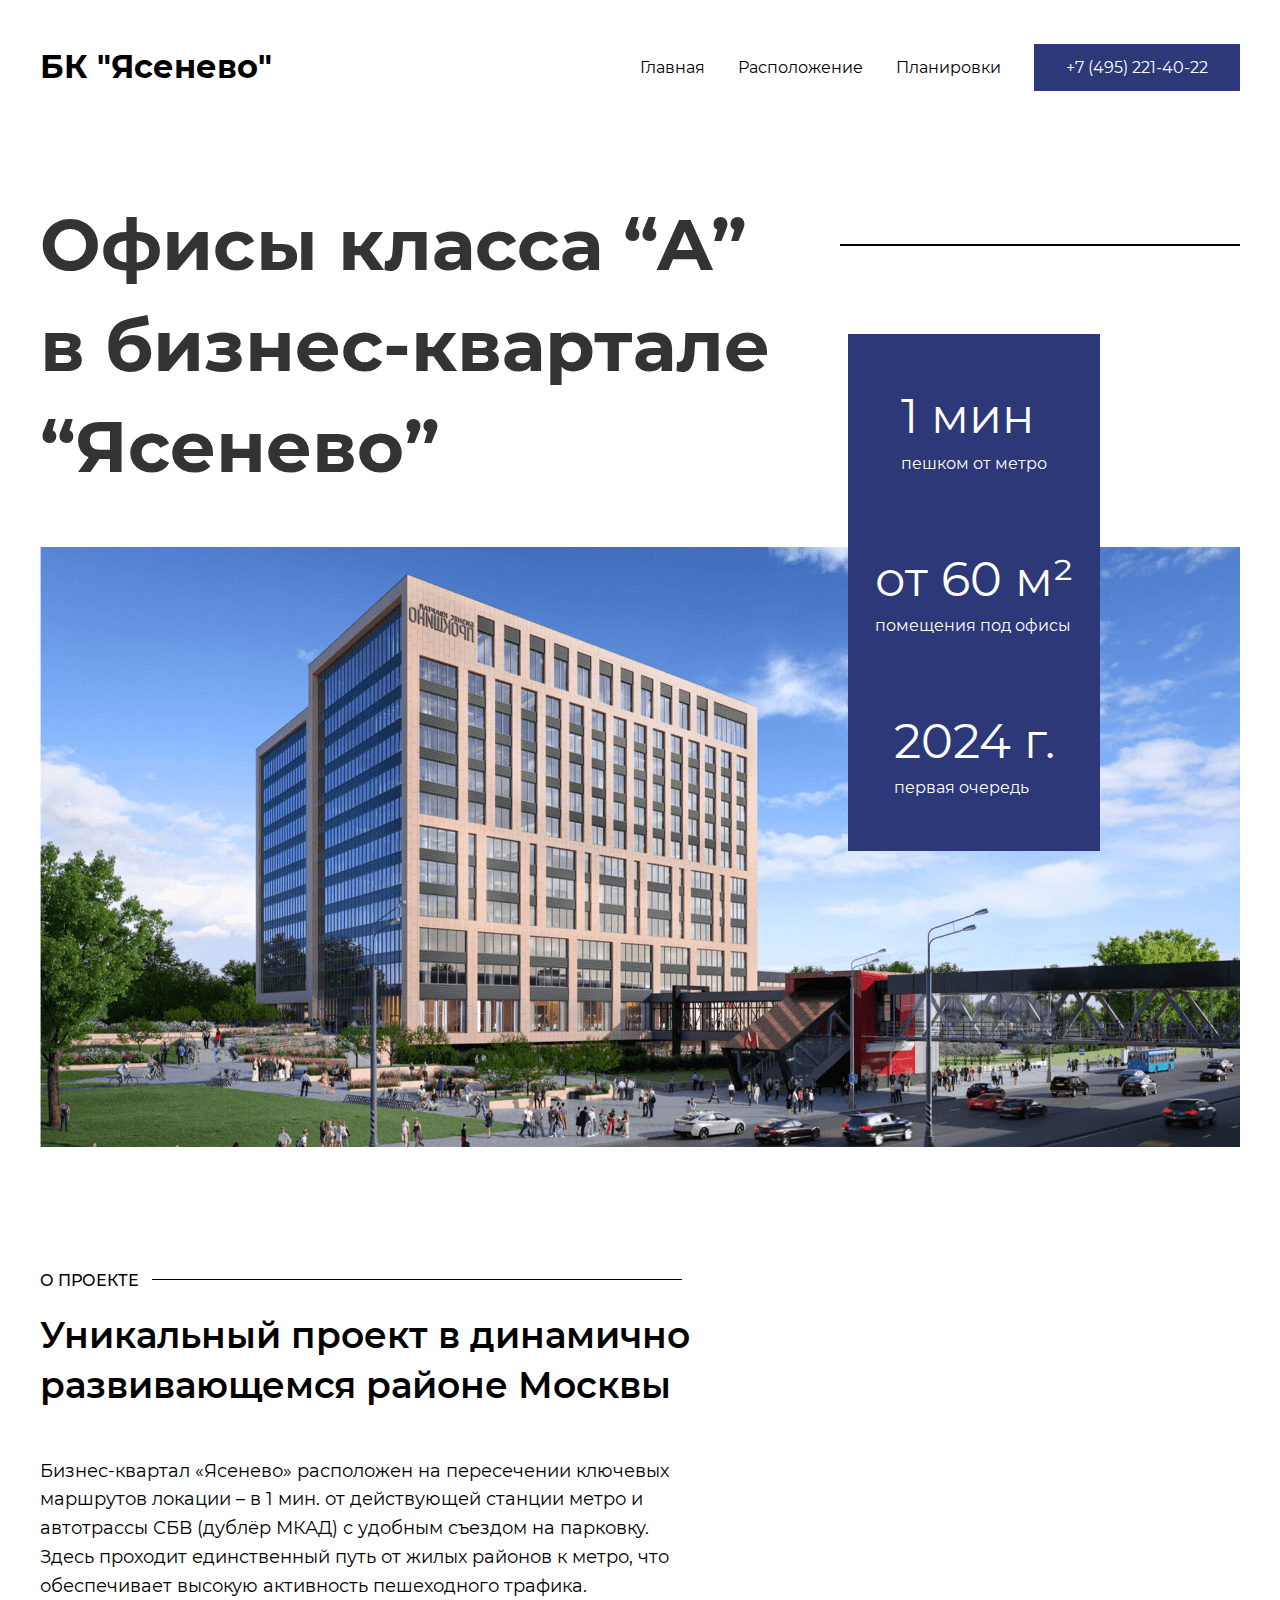
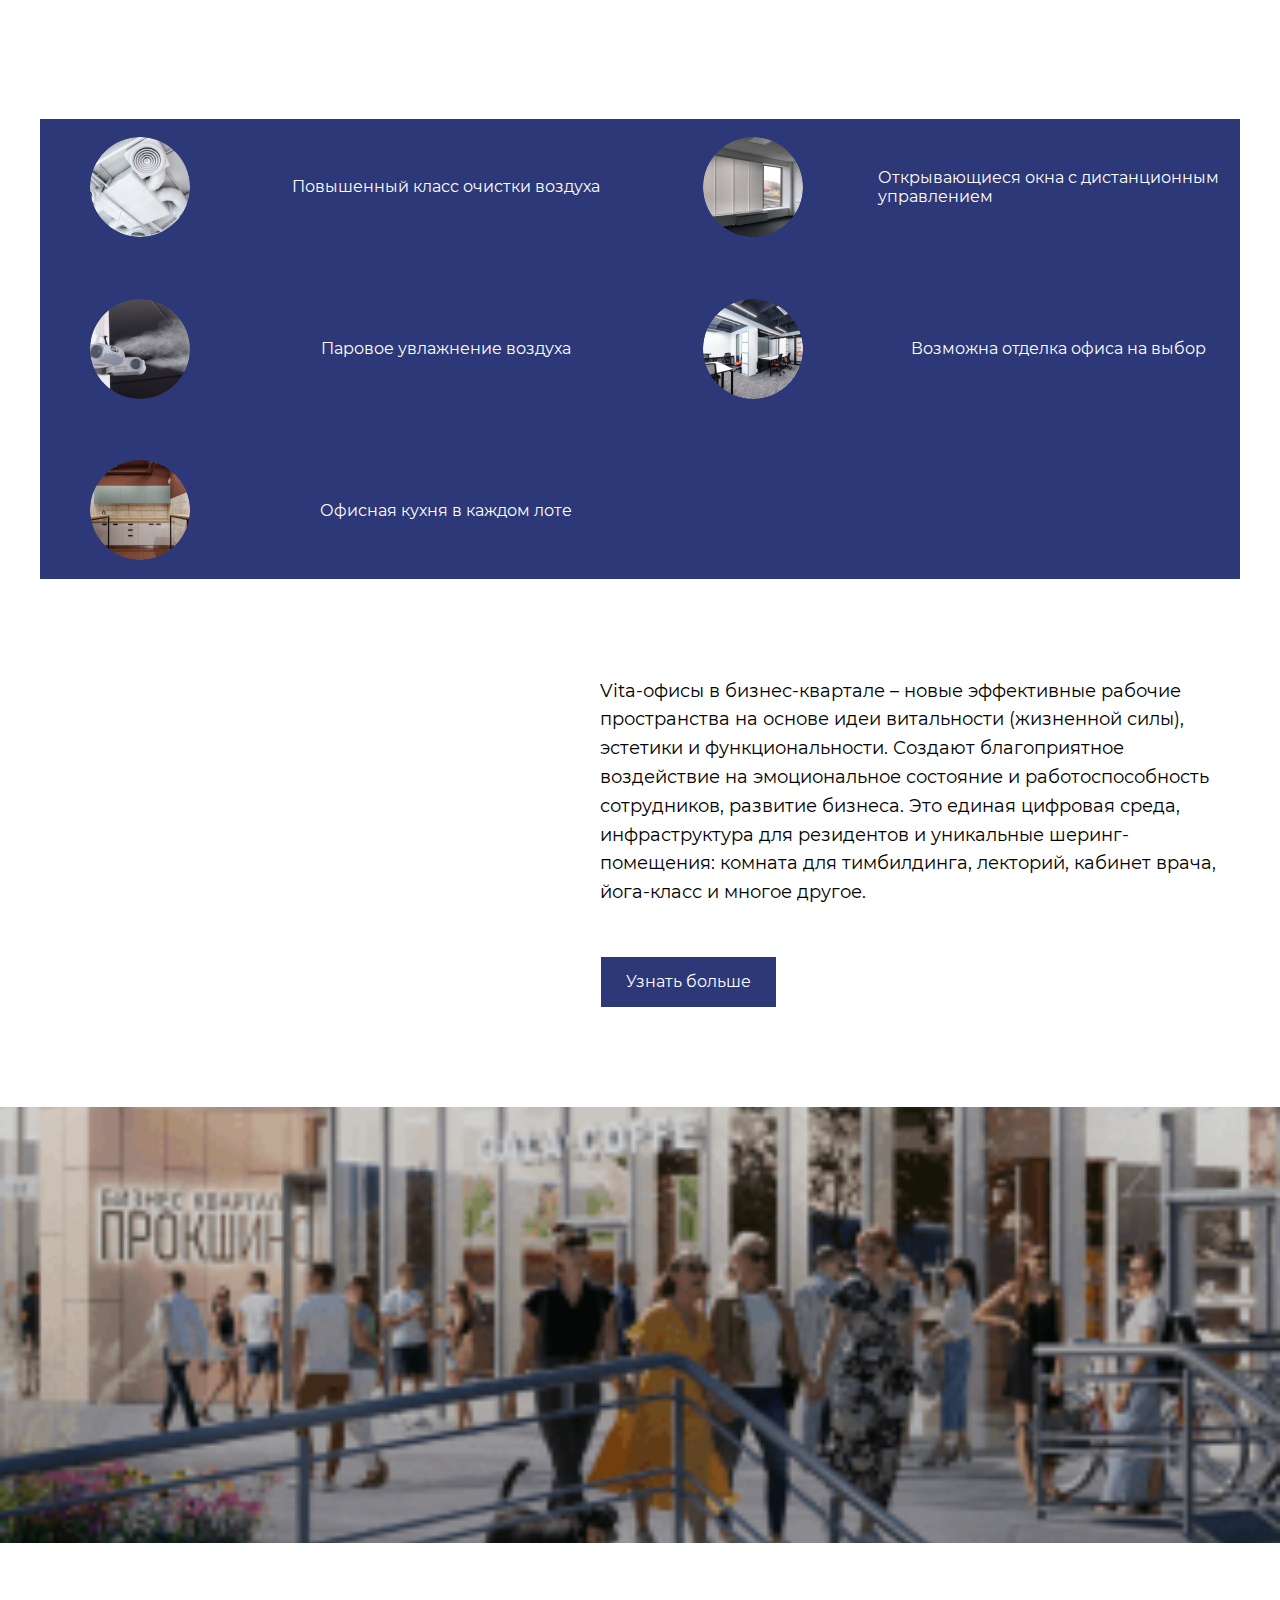
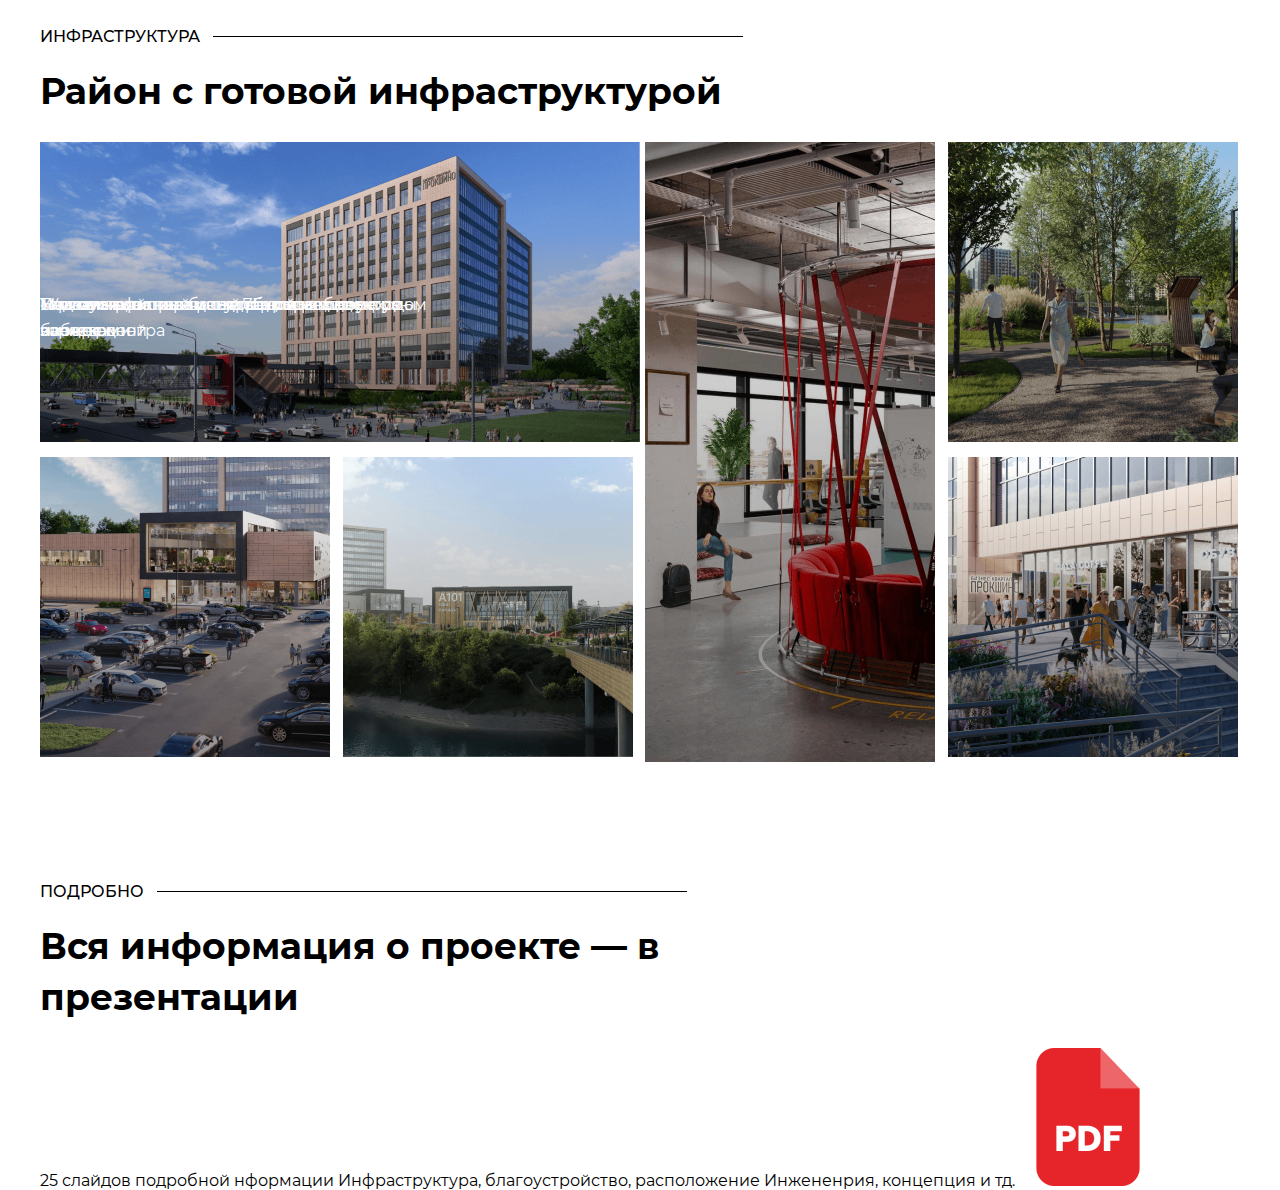
==== commit b97ea618: "настроен шрифт в контейнере инфо и пдф" ====
--- a/index.html
+++ b/index.html
@@ -86,9 +86,8 @@
             </div>
             <div class="conteiner">
                 <div class="inf">
-                    
                     <div class="inf__title">ИНФРАСТРУКТУРА</div>
-                    <h2 class="pdf__title_intem">Район с готовой инфраструктурой</h2>
+                    <h2 class="pdf__title__intem">Район с готовой инфраструктурой</h2>
                     <div class="inf__galery">
                         <span>Торгово-офисный центр с крытым переходом из метро</span>
                         <img class="inf__galery__image1" src="assets/images/gallery_1.png" alt="">
@@ -109,8 +108,9 @@
             <div class="conteiner">
                 <div class="pdf">
                     <div class="pdf__title">ПОДРОБНО</div>
-                    <h2 class="pdf__title1">Вся информация о проекте — в презентации</h2>
-                    <span class="pdf__text1">25 слайдов подробной нформации Инфраструктура, благоустройство, расположение  Инжененрия, концепция и тд.</span>
+                    <h2 class="pdf__title__intem">Вся информация о проекте — в презентации</h2>
+                    <span class="pdf__text">25 слайдов подробной нформации Инфраструктура, благоустройство, расположение  Инжененрия, концепция и тд.</span>
+                    <img src="assets/images/icon_pdf.png" alt=""> <a href="/"></a>
 
                 </div>
             </div>
--- a/css/style.min.css
+++ b/css/style.min.css
@@ -1 +1 @@
-@font-face{font-family:"Montserrat";src:url("../assets/fonts/Montserrat-Regular.eot");src:local("Montserrat Regular"),local("Montserrat-Regular"),url("../assets/fonts/Montserrat-Regular.eot?#iefix") format("embedded-opentype"),url("../assets/fonts/Montserrat-Regular.woff2") format("woff2"),url("../assets/fonts/Montserrat-Regular.woff") format("woff"),url("../assets/fonts/Montserrat-Regular.ttf") format("truetype");font-weight:normal;font-style:normal}@font-face{font-family:"Montserrat";src:url("../assets/fonts/Montserrat-Bold.eot");src:local("Montserrat Bold"),local("Montserrat-Bold"),url("../assets/fonts/Montserrat-Bold.eot?#iefix") format("embedded-opentype"),url("../assets/fonts/Montserrat-Bold.woff2") format("woff2"),url("../assets/fonts/Montserrat-Bold.woff") format("woff"),url("../assets/fonts/Montserrat-Bold.ttf") format("truetype");font-weight:bold;font-style:normal}@font-face{font-family:"Montserrat";src:url("../assets/fonts/Montserrat-Medium.eot");src:local("Montserrat Medium"),local("Montserrat-Medium"),url("../assets/fonts/Montserrat-Medium.eot?#iefix") format("embedded-opentype"),url("../assets/fonts/Montserrat-Medium.woff2") format("woff2"),url("../assets/fonts/Montserrat-Medium.woff") format("woff"),url("../assets/fonts/Montserrat-Medium.ttf") format("truetype");font-weight:500;font-style:normal}@font-face{font-family:"Montserrat";src:url("../assets/fonts/Montserrat-SemiBold.eot");src:local("Montserrat SemiBold"),local("Montserrat-SemiBold"),url("../assets/fonts/Montserrat-SemiBold.eot?#iefix") format("embedded-opentype"),url("../assets/fonts/Montserrat-SemiBold.woff2") format("woff2"),url("../assets/fonts/Montserrat-SemiBold.woff") format("woff"),url("../assets/fonts/Montserrat-SemiBold.ttf") format("truetype");font-weight:600;font-style:normal}*{margin:0;padding:0;font-family:Montserrat,sans-serif;font-weight:normal;box-sizing:border-box}a{text-decoration:none;color:inherit}.conteiner{width:1200px;margin:0 auto}@media screen and (max-width: 1279px)and (min-width: 768px){.conteiner{width:90vw}}@media screen and (max-width: 767px){.conteiner{width:auto;margin:0 15px}}.header{display:flex;align-items:center;justify-content:space-between;color:#000;margin-top:40px}.header__logo{font-weight:700;font-size:32px;line-height:170%}.nav{list-style:none;display:flex;align-items:center;justify-content:space-between;width:600px}.nav__item__button{color:#fff;padding:14px 32px;background:#2c3878}.nav__item__image{display:none}@media screen and (max-width: 1279px)and (min-width: 768px){.header__logo{font-size:20px}.nav{width:480px}.nav__item{font-size:14px}.nav__item:first-child{display:none}}@media screen and (max-width: 767px){.header{margin-top:15px}.header__logo{font-size:20px}.nav{width:auto}.nav__item{padding:12px 20px}.nav__item:not(:last-child){display:none}.nav__item span{display:none}.nav__item__image{display:block}}.about{margin:0;width:720px;font-family:Montserrat,sans-serif;font-weight:normal}.about__title{line-height:140%;font-size:36px;font-weight:600;margin-bottom:26px}.about__text1{display:block;width:654px;padding:20Px 0;font-weight:400;font-size:18px;line-height:160%}.about__text2{width:630px;margin:0 0 50px 560px;font-weight:400;font-size:18px;line-height:160%}.about__advantage{width:1200px;height:460px;display:grid;margin:98px 0;grid-template-columns:200px 1fr 200px 1fr;grid-template-rows:repeat(3, 2fr);justify-items:center;-moz-column-gap:25px;column-gap:25px;row-gap:25px;background:#2c3878;align-items:center}.about__advantage__image{width:100px;height:100px;border-radius:100px}.about__advantage__item{align-content:center;color:#fff}.count__title{display:block;width:720px;font-size:16px;padding:20px 0;font-weight:500}.count__title::after{position:absolute;content:"";top:1279px;margin:0 0 0 13px;width:530px;height:1px;background:#000}.count__button{display:flex;flex-wrap:wrap;align-content:center;position:absolute;top:auto;flex-direction:row;right:504px;height:50px;width:175px;color:#fff;padding:10px 25px;background:#2c3878}.count__image{position:absolute;margin:150px 0;-o-object-fit:cover;object-fit:cover;width:100%;height:436px;left:0;right:0}.hero{padding:100px 0;position:relative}.hero__title{font-weight:bold;font-size:72px;line-height:140%;max-width:760px;color:#333;margin-bottom:50px}.hero__title::after{position:absolute;content:"";top:150px;right:0;width:400px;height:2px;background:#000}.hero__title_smaller{font-size:52px}.hero .hero__image{width:100%;height:600px;-o-object-fit:cover;object-fit:cover}.hero .hero__parametrs{position:absolute;right:140px;top:240px;background:#2c3878;width:252px;display:flex;flex-direction:column;align-items:center;justify-content:space-around;padding-top:30px}.hero .hero__parametrs__item{padding:40px 0}.hero .hero__parametrs__item span{display:block;color:#fff;font-weight:400;padding-bottom:10px;line-height:160%}.hero .hero__parametrs__item strong{font-size:48px}.hero .hero-nav{display:none}@media screen and (max-width: 1279px)and (min-width: 768px){.hero__image{height:400px}.hero__title{font-size:40px;max-width:480px;color:#333;margin-bottom:40px}.hero__title::after{top:130px;right:0;width:30vw}.hero__title__smailler{font-size:32px}.hero__parametrs{position:static;width:100%;flex-direction:row;justify-content:space-evenly}.hero__parametrs:not(.hero__parametrs__large){position:absolute;top:auto;flex-direction:row;right:0;height:160px;width:100%}.hero__parametrs__item{padding:30px 0}.hero__parametrs__item strong{font-size:40px}}@media screen and (max-width: 767px){.hero{padding:50px 0}.hero__image{height:200px}.hero__title{font-size:24px;max-width:100%;margin-bottom:20px}.hero__title::after{width:0}.hero__title__smaller{font-size:24px}.hero__parametrs{position:static;width:100%;flex-direction:row;justify-content:space-evenly;padding-top:15px}.hero__parametrs:not(.hero__parametrs__large){position:absolute;top:auto;flex-direction:row;right:0;height:90px;width:100%}.hero__parametrs__item{padding:20px 0}.hero__parametrs__item span{font-size:10px;padding-bottom:5px}.hero__parametrs__item strong{font-size-adjust:.3}.hero-nav{display:flex;width:100%;justify-content:space-between}.hero-nav .nav__item{font-size:14px;text-align:center;flex:1;display:block;margin:15px 5px}}.inf{position:relative;font-family:Montserrat,sans-serif;font-weight:normal}.inf__title{margin-top:700px;width:720px;font-size:16px;padding:20px 0;font-weight:500}.inf__title::after{position:absolute;content:"";margin:9px 0 0 13px;width:530px;height:1px;background:#000}.inf__title__title1{line-height:140%;font-size:36px;font-weight:bold;margin-bottom:26px}.inf__galery{width:100%;display:grid;grid-template-columns:repeat(4, 1fr);grid-template-rows:repeat(2, 1fr);gap:10px}.inf__galery__image1{grid-column:span 2}.inf__galery__image2{grid-row:span 2}.inf__galery span{display:block;position:absolute;color:#fff;font-weight:400;padding-top:150px;padding-bottom:10px;line-height:160%;width:395px;height:44px;z-index:2}.pdf{position:relative;font-family:Montserrat,sans-serif;font-weight:normal}.pdf__title{margin-top:100px;width:720px;font-size:16px;padding:20px 0;font-weight:500}.pdf__title::after{position:absolute;content:"";margin:9px 0 0 13px;width:530px;height:1px;background:#000}.pdf__title__intem{line-height:140%;font-size:36px;font-weight:600;margin-bottom:26px}+@font-face{font-family:"Montserrat";src:url("../assets/fonts/Montserrat-Regular.eot");src:local("Montserrat Regular"),local("Montserrat-Regular"),url("../assets/fonts/Montserrat-Regular.eot?#iefix") format("embedded-opentype"),url("../assets/fonts/Montserrat-Regular.woff2") format("woff2"),url("../assets/fonts/Montserrat-Regular.woff") format("woff"),url("../assets/fonts/Montserrat-Regular.ttf") format("truetype");font-weight:normal;font-style:normal}@font-face{font-family:"Montserrat";src:url("../assets/fonts/Montserrat-Bold.eot");src:local("Montserrat Bold"),local("Montserrat-Bold"),url("../assets/fonts/Montserrat-Bold.eot?#iefix") format("embedded-opentype"),url("../assets/fonts/Montserrat-Bold.woff2") format("woff2"),url("../assets/fonts/Montserrat-Bold.woff") format("woff"),url("../assets/fonts/Montserrat-Bold.ttf") format("truetype");font-weight:bold;font-style:normal}@font-face{font-family:"Montserrat";src:url("../assets/fonts/Montserrat-Medium.eot");src:local("Montserrat Medium"),local("Montserrat-Medium"),url("../assets/fonts/Montserrat-Medium.eot?#iefix") format("embedded-opentype"),url("../assets/fonts/Montserrat-Medium.woff2") format("woff2"),url("../assets/fonts/Montserrat-Medium.woff") format("woff"),url("../assets/fonts/Montserrat-Medium.ttf") format("truetype");font-weight:500;font-style:normal}@font-face{font-family:"Montserrat";src:url("../assets/fonts/Montserrat-SemiBold.eot");src:local("Montserrat SemiBold"),local("Montserrat-SemiBold"),url("../assets/fonts/Montserrat-SemiBold.eot?#iefix") format("embedded-opentype"),url("../assets/fonts/Montserrat-SemiBold.woff2") format("woff2"),url("../assets/fonts/Montserrat-SemiBold.woff") format("woff"),url("../assets/fonts/Montserrat-SemiBold.ttf") format("truetype");font-weight:600;font-style:normal}*{margin:0;padding:0;font-family:Montserrat,sans-serif;font-weight:normal;box-sizing:border-box}a{text-decoration:none;color:inherit}.conteiner{width:1200px;margin:0 auto}h2{line-height:140%;font-size:36px;font-weight:bold;margin-bottom:26px;width:720px}@media screen and (max-width: 1279px)and (min-width: 768px){.conteiner{width:90vw}}@media screen and (max-width: 767px){.conteiner{width:auto;margin:0 15px}}.header{display:flex;align-items:center;justify-content:space-between;color:#000;margin-top:40px}.header__logo{font-weight:700;font-size:32px;line-height:170%}.nav{list-style:none;display:flex;align-items:center;justify-content:space-between;width:600px}.nav__item__button{color:#fff;padding:14px 32px;background:#2c3878}.nav__item__image{display:none}@media screen and (max-width: 1279px)and (min-width: 768px){.header__logo{font-size:20px}.nav{width:480px}.nav__item{font-size:14px}.nav__item:first-child{display:none}}@media screen and (max-width: 767px){.header{margin-top:15px}.header__logo{font-size:20px}.nav{width:auto}.nav__item{padding:12px 20px}.nav__item:not(:last-child){display:none}.nav__item span{display:none}.nav__item__image{display:block}}.about{margin:0;width:720px;font-family:Montserrat,sans-serif;font-weight:normal}.about__title{line-height:140%;font-size:36px;font-weight:600;margin-bottom:26px}.about__text1{display:block;width:654px;padding:20Px 0;font-weight:400;font-size:18px;line-height:160%}.about__text2{width:630px;margin:0 0 50px 560px;font-weight:400;font-size:18px;line-height:160%}.about__advantage{width:1200px;height:460px;display:grid;margin:98px 0;grid-template-columns:200px 1fr 200px 1fr;grid-template-rows:repeat(3, 2fr);justify-items:center;-moz-column-gap:25px;column-gap:25px;row-gap:25px;background:#2c3878;align-items:center}.about__advantage__image{width:100px;height:100px;border-radius:100px}.about__advantage__item{align-content:center;color:#fff}.count__title{display:block;width:720px;font-size:16px;padding:20px 0;font-weight:500}.count__title::after{position:absolute;content:"";top:1279px;margin:0 0 0 13px;width:530px;height:1px;background:#000}.count__button{display:flex;flex-wrap:wrap;align-content:center;position:absolute;top:auto;flex-direction:row;right:504px;height:50px;width:175px;color:#fff;padding:10px 25px;background:#2c3878}.count__image{position:absolute;margin:150px 0;-o-object-fit:cover;object-fit:cover;width:100%;height:436px;left:0;right:0}.hero{padding:100px 0;position:relative}.hero__title{font-weight:bold;font-size:72px;line-height:140%;max-width:760px;color:#333;margin-bottom:50px}.hero__title::after{position:absolute;content:"";top:150px;right:0;width:400px;height:2px;background:#000}.hero__title_smaller{font-size:52px}.hero .hero__image{width:100%;height:600px;-o-object-fit:cover;object-fit:cover}.hero .hero__parametrs{position:absolute;right:140px;top:240px;background:#2c3878;width:252px;display:flex;flex-direction:column;align-items:center;justify-content:space-around;padding-top:30px}.hero .hero__parametrs__item{padding:40px 0}.hero .hero__parametrs__item span{display:block;color:#fff;font-weight:400;padding-bottom:10px;line-height:160%}.hero .hero__parametrs__item strong{font-size:48px}.hero .hero-nav{display:none}@media screen and (max-width: 1279px)and (min-width: 768px){.hero__image{height:400px}.hero__title{font-size:40px;max-width:480px;color:#333;margin-bottom:40px}.hero__title::after{top:130px;right:0;width:30vw}.hero__title__smailler{font-size:32px}.hero__parametrs{position:static;width:100%;flex-direction:row;justify-content:space-evenly}.hero__parametrs:not(.hero__parametrs__large){position:absolute;top:auto;flex-direction:row;right:0;height:160px;width:100%}.hero__parametrs__item{padding:30px 0}.hero__parametrs__item strong{font-size:40px}}@media screen and (max-width: 767px){.hero{padding:50px 0}.hero__image{height:200px}.hero__title{font-size:24px;max-width:100%;margin-bottom:20px}.hero__title::after{width:0}.hero__title__smaller{font-size:24px}.hero__parametrs{position:static;width:100%;flex-direction:row;justify-content:space-evenly;padding-top:15px}.hero__parametrs:not(.hero__parametrs__large){position:absolute;top:auto;flex-direction:row;right:0;height:90px;width:100%}.hero__parametrs__item{padding:20px 0}.hero__parametrs__item span{font-size:10px;padding-bottom:5px}.hero__parametrs__item strong{font-size-adjust:.3}.hero-nav{display:flex;width:100%;justify-content:space-between}.hero-nav .nav__item{font-size:14px;text-align:center;flex:1;display:block;margin:15px 5px}}.inf__title{display:block;margin-top:700px;font-size:16px;padding:20px 0;font-weight:500}.inf__title::after{position:absolute;content:"";margin:9px 0 0 13px;width:530px;height:1px;background:#000}.inf__galery{width:100%;display:grid;grid-template-columns:repeat(4, 1fr);grid-template-rows:repeat(2, 1fr);gap:10px}.inf__galery__image1{grid-column:span 2}.inf__galery__image2{grid-row:span 2}.inf__galery span{display:block;position:absolute;color:#fff;font-weight:400;padding-top:150px;padding-bottom:10px;line-height:160%;width:395px;height:44px;z-index:2}.pdf{position:relative;font-family:Montserrat,sans-serif;font-weight:normal}.pdf__title{margin-top:100px;width:720px;font-size:16px;padding:20px 0;font-weight:500}.pdf__title::after{position:absolute;content:"";margin:9px 0 0 13px;width:530px;height:1px;background:#000}.pdf__text1{display:block;width:788px}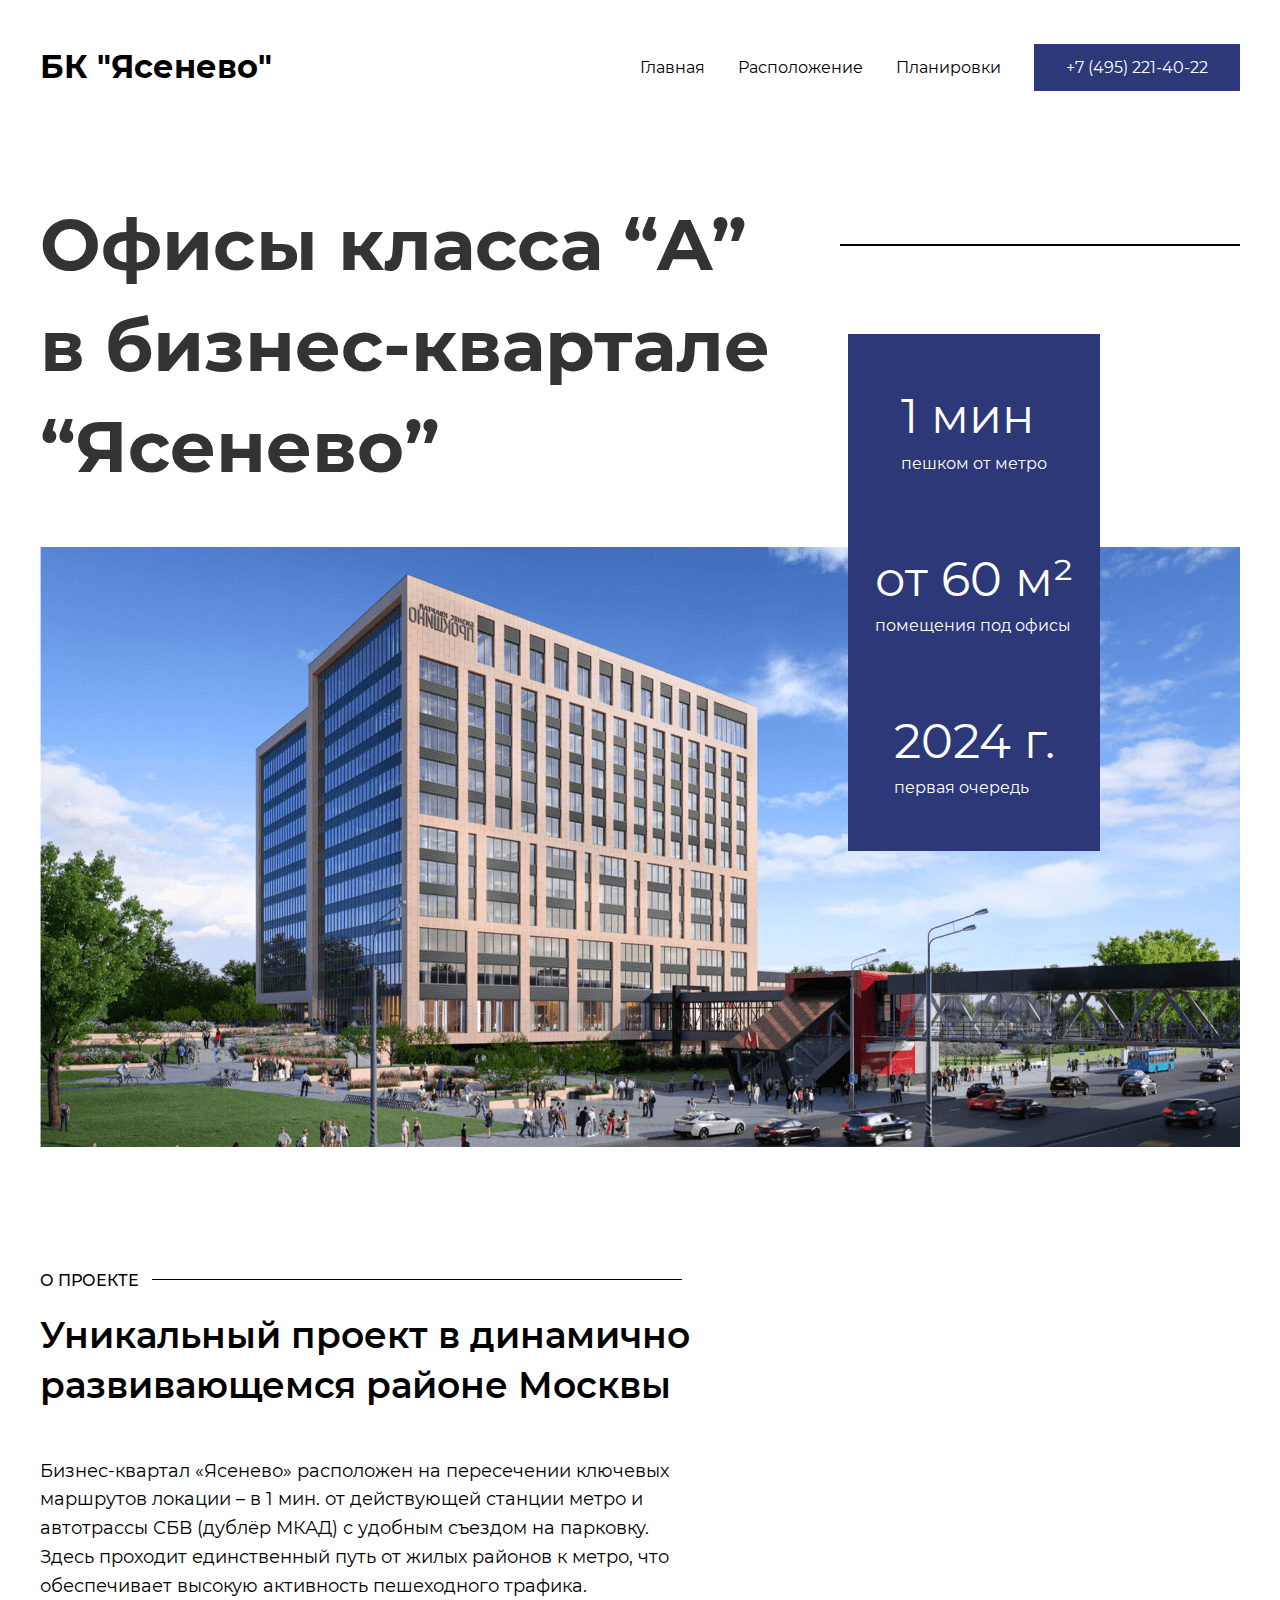
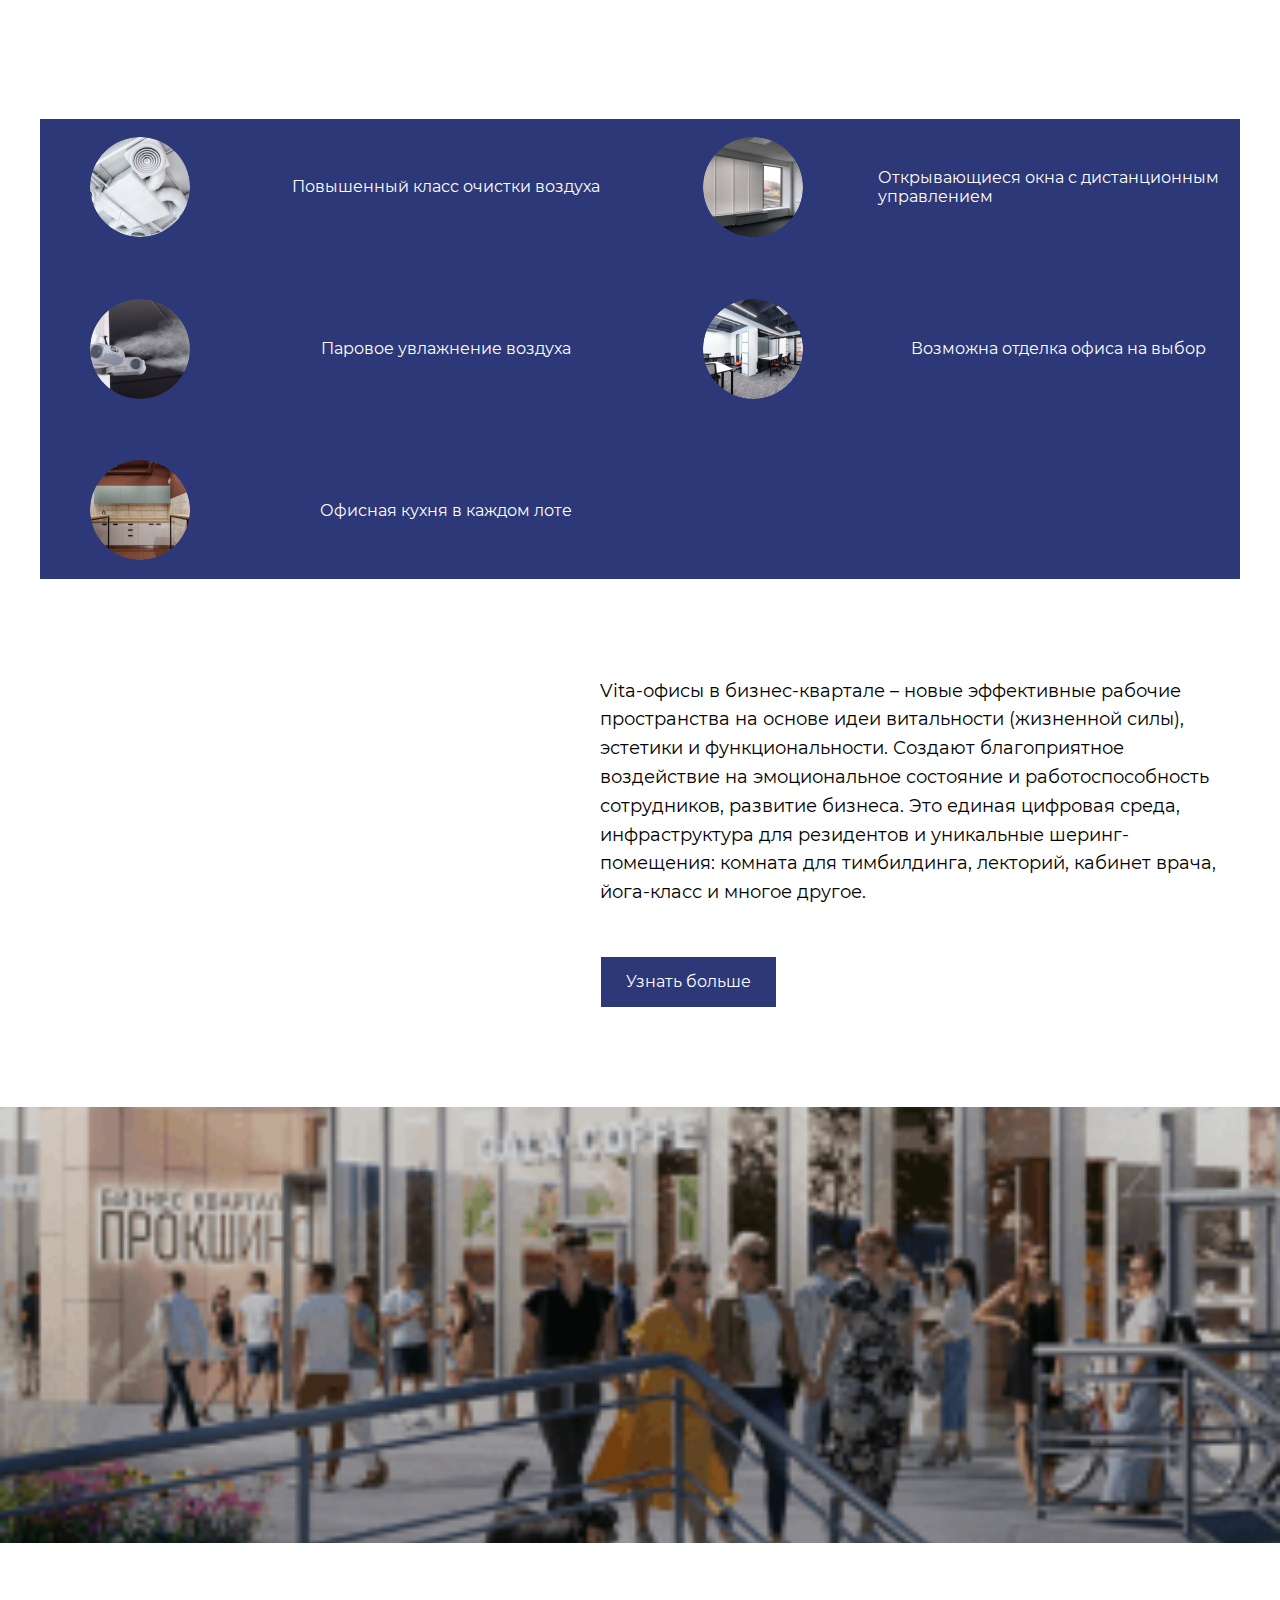
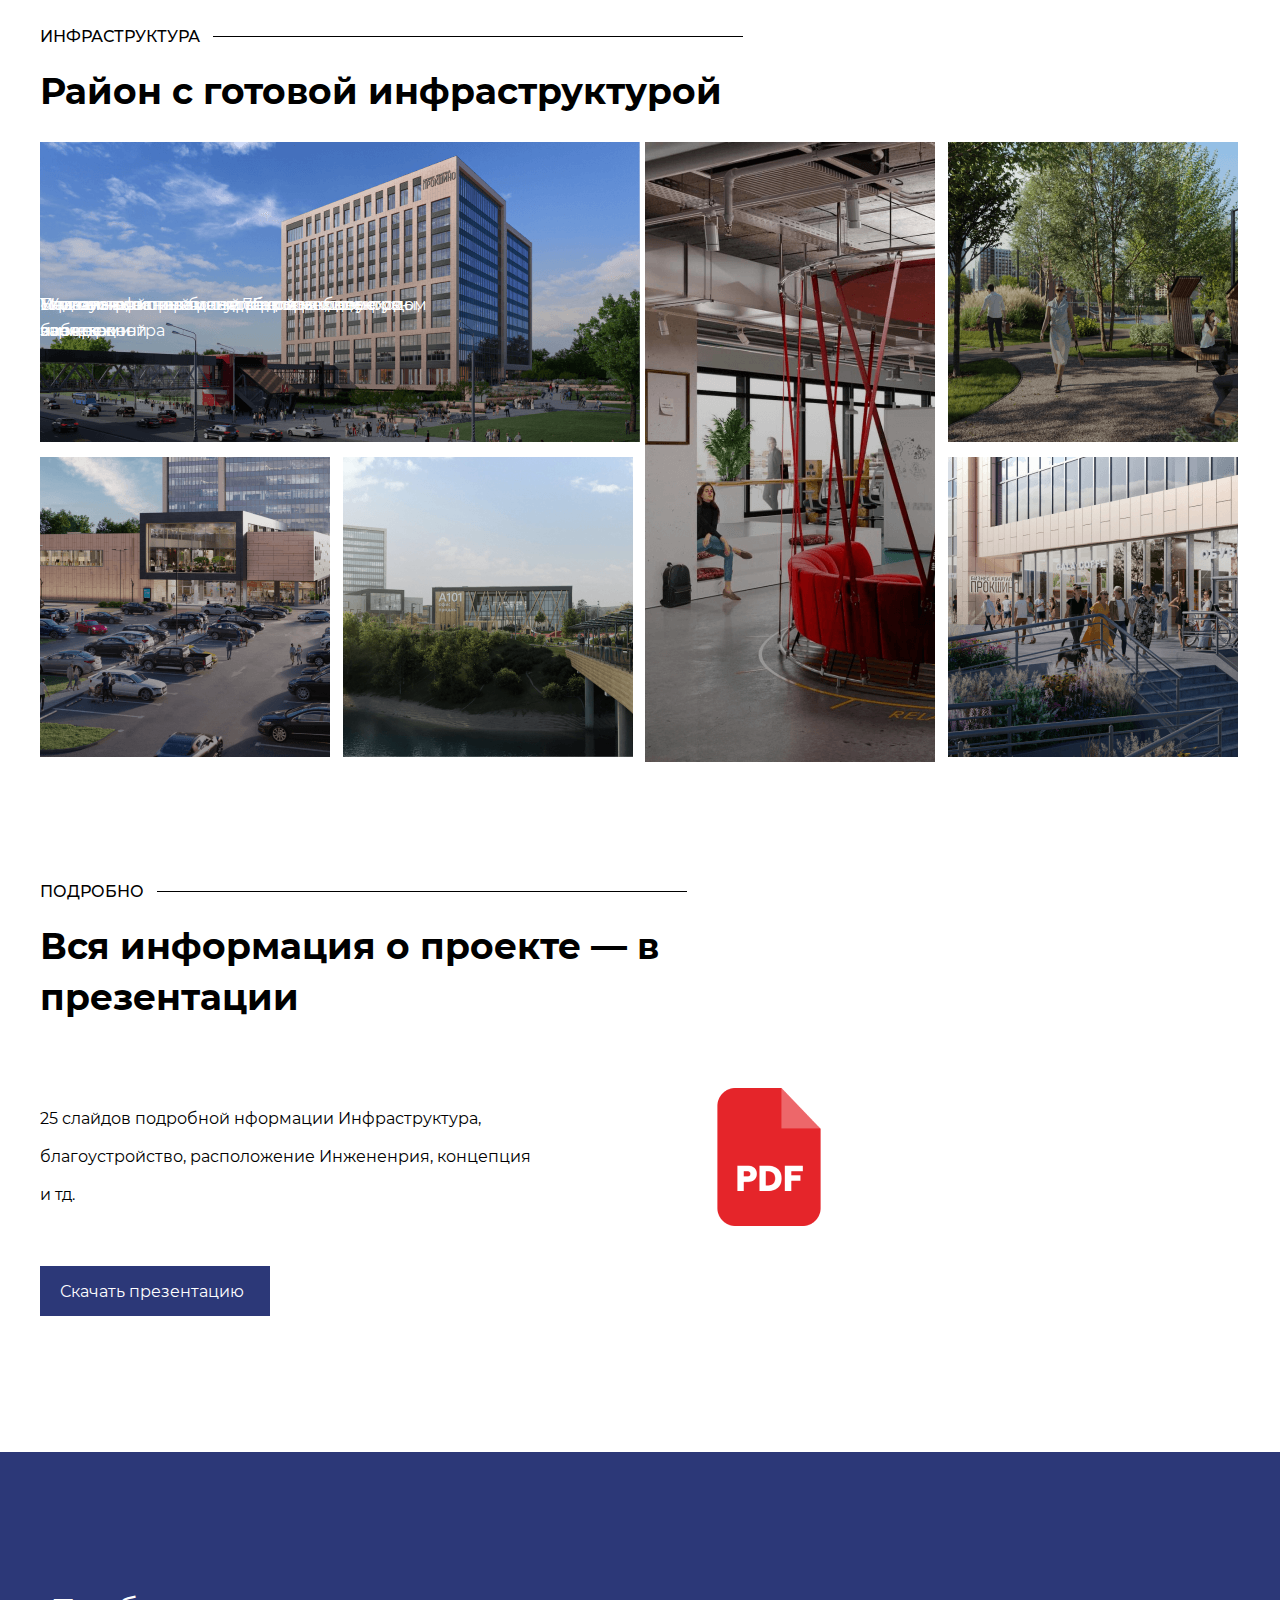
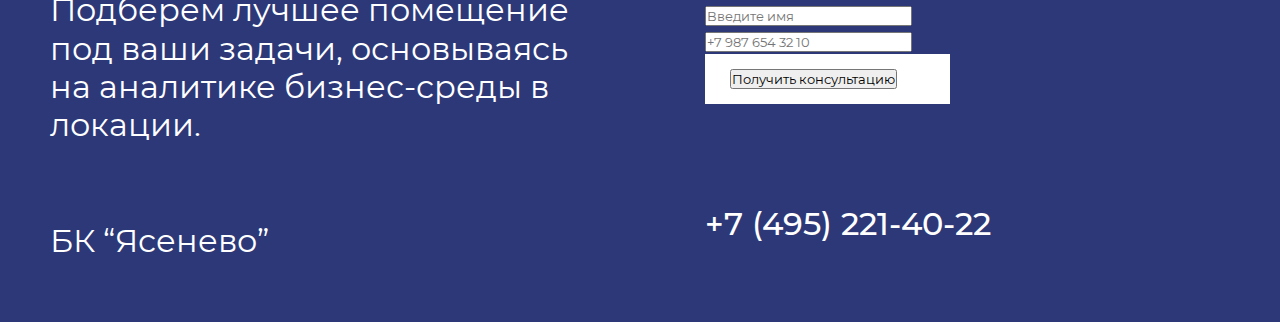
==== commit 0f2ab8bf: "готова первая страница" ====
--- a/index.html
+++ b/index.html
@@ -109,17 +109,40 @@
                 <div class="pdf">
                     <div class="pdf__title">ПОДРОБНО</div>
                     <h2 class="pdf__title__intem">Вся информация о проекте — в презентации</h2>
-                    <span class="pdf__text">25 слайдов подробной нформации Инфраструктура, благоустройство, расположение  Инжененрия, концепция и тд.</span>
-                    <img src="assets/images/icon_pdf.png" alt=""> <a href="/"></a>
-
+                    <span class="pdf__text">25 слайдов подробной нформации Инфраструктура, благоустройство, расположение  Инжененрия, концепция и тд. 
+                        <img class="pdf__text__image" src="assets/images/icon_pdf.png" alt=""> <a href="/"></a>
+                    </span>
+                    <div class="pdf__button"><a href="/">Скачать презентацию</a></div>
                 </div>
             </div>
         </main>
-        <footer></footer>
-    </div>
-    
-            
-   
-   
+        <footer>
+            <div class="footer">
+                <div class="footer__left">
+                    <span class="footer__left__text">Подберем лучшее помещение под ваши задачи, основываясь на аналитике бизнес-среды в локации.
+                        <br> <br> <br>
+                        БК “Ясенево”
+                    </span>
+                </div>
+                <div class="footer__right">
+                    <div class="footer__right__form">
+                        <form action="" method="get">
+                            <div class="footer__right__name">
+                              <input type="text" cols="335px" rows="50px" placeholder="Введите имя"  name="name" id="name" required>
+                             
+                            </div>
+                            <div class="footer__right_tel">
+                                <input type="tel" placeholder="+7 987 654 32 10" name="tel" id="tel" required>
+                            </div>
+                            <div class="footer__right__button">
+                                <button type="submit">Получить консультацию</button>
+                            </div>    
+                        </form>   
+                    </div>
+                    <span class="footer__right__tel"><br><br>+7 (495) 221-40-22</span>
+                </div>
+            </div>
+        </footer>
+    </div>  
 </body>
 </html>--- a/css/style.min.css
+++ b/css/style.min.css
@@ -1 +1 @@
-@font-face{font-family:"Montserrat";src:url("../assets/fonts/Montserrat-Regular.eot");src:local("Montserrat Regular"),local("Montserrat-Regular"),url("../assets/fonts/Montserrat-Regular.eot?#iefix") format("embedded-opentype"),url("../assets/fonts/Montserrat-Regular.woff2") format("woff2"),url("../assets/fonts/Montserrat-Regular.woff") format("woff"),url("../assets/fonts/Montserrat-Regular.ttf") format("truetype");font-weight:normal;font-style:normal}@font-face{font-family:"Montserrat";src:url("../assets/fonts/Montserrat-Bold.eot");src:local("Montserrat Bold"),local("Montserrat-Bold"),url("../assets/fonts/Montserrat-Bold.eot?#iefix") format("embedded-opentype"),url("../assets/fonts/Montserrat-Bold.woff2") format("woff2"),url("../assets/fonts/Montserrat-Bold.woff") format("woff"),url("../assets/fonts/Montserrat-Bold.ttf") format("truetype");font-weight:bold;font-style:normal}@font-face{font-family:"Montserrat";src:url("../assets/fonts/Montserrat-Medium.eot");src:local("Montserrat Medium"),local("Montserrat-Medium"),url("../assets/fonts/Montserrat-Medium.eot?#iefix") format("embedded-opentype"),url("../assets/fonts/Montserrat-Medium.woff2") format("woff2"),url("../assets/fonts/Montserrat-Medium.woff") format("woff"),url("../assets/fonts/Montserrat-Medium.ttf") format("truetype");font-weight:500;font-style:normal}@font-face{font-family:"Montserrat";src:url("../assets/fonts/Montserrat-SemiBold.eot");src:local("Montserrat SemiBold"),local("Montserrat-SemiBold"),url("../assets/fonts/Montserrat-SemiBold.eot?#iefix") format("embedded-opentype"),url("../assets/fonts/Montserrat-SemiBold.woff2") format("woff2"),url("../assets/fonts/Montserrat-SemiBold.woff") format("woff"),url("../assets/fonts/Montserrat-SemiBold.ttf") format("truetype");font-weight:600;font-style:normal}*{margin:0;padding:0;font-family:Montserrat,sans-serif;font-weight:normal;box-sizing:border-box}a{text-decoration:none;color:inherit}.conteiner{width:1200px;margin:0 auto}h2{line-height:140%;font-size:36px;font-weight:bold;margin-bottom:26px;width:720px}@media screen and (max-width: 1279px)and (min-width: 768px){.conteiner{width:90vw}}@media screen and (max-width: 767px){.conteiner{width:auto;margin:0 15px}}.header{display:flex;align-items:center;justify-content:space-between;color:#000;margin-top:40px}.header__logo{font-weight:700;font-size:32px;line-height:170%}.nav{list-style:none;display:flex;align-items:center;justify-content:space-between;width:600px}.nav__item__button{color:#fff;padding:14px 32px;background:#2c3878}.nav__item__image{display:none}@media screen and (max-width: 1279px)and (min-width: 768px){.header__logo{font-size:20px}.nav{width:480px}.nav__item{font-size:14px}.nav__item:first-child{display:none}}@media screen and (max-width: 767px){.header{margin-top:15px}.header__logo{font-size:20px}.nav{width:auto}.nav__item{padding:12px 20px}.nav__item:not(:last-child){display:none}.nav__item span{display:none}.nav__item__image{display:block}}.about{margin:0;width:720px;font-family:Montserrat,sans-serif;font-weight:normal}.about__title{line-height:140%;font-size:36px;font-weight:600;margin-bottom:26px}.about__text1{display:block;width:654px;padding:20Px 0;font-weight:400;font-size:18px;line-height:160%}.about__text2{width:630px;margin:0 0 50px 560px;font-weight:400;font-size:18px;line-height:160%}.about__advantage{width:1200px;height:460px;display:grid;margin:98px 0;grid-template-columns:200px 1fr 200px 1fr;grid-template-rows:repeat(3, 2fr);justify-items:center;-moz-column-gap:25px;column-gap:25px;row-gap:25px;background:#2c3878;align-items:center}.about__advantage__image{width:100px;height:100px;border-radius:100px}.about__advantage__item{align-content:center;color:#fff}.count__title{display:block;width:720px;font-size:16px;padding:20px 0;font-weight:500}.count__title::after{position:absolute;content:"";top:1279px;margin:0 0 0 13px;width:530px;height:1px;background:#000}.count__button{display:flex;flex-wrap:wrap;align-content:center;position:absolute;top:auto;flex-direction:row;right:504px;height:50px;width:175px;color:#fff;padding:10px 25px;background:#2c3878}.count__image{position:absolute;margin:150px 0;-o-object-fit:cover;object-fit:cover;width:100%;height:436px;left:0;right:0}.hero{padding:100px 0;position:relative}.hero__title{font-weight:bold;font-size:72px;line-height:140%;max-width:760px;color:#333;margin-bottom:50px}.hero__title::after{position:absolute;content:"";top:150px;right:0;width:400px;height:2px;background:#000}.hero__title_smaller{font-size:52px}.hero .hero__image{width:100%;height:600px;-o-object-fit:cover;object-fit:cover}.hero .hero__parametrs{position:absolute;right:140px;top:240px;background:#2c3878;width:252px;display:flex;flex-direction:column;align-items:center;justify-content:space-around;padding-top:30px}.hero .hero__parametrs__item{padding:40px 0}.hero .hero__parametrs__item span{display:block;color:#fff;font-weight:400;padding-bottom:10px;line-height:160%}.hero .hero__parametrs__item strong{font-size:48px}.hero .hero-nav{display:none}@media screen and (max-width: 1279px)and (min-width: 768px){.hero__image{height:400px}.hero__title{font-size:40px;max-width:480px;color:#333;margin-bottom:40px}.hero__title::after{top:130px;right:0;width:30vw}.hero__title__smailler{font-size:32px}.hero__parametrs{position:static;width:100%;flex-direction:row;justify-content:space-evenly}.hero__parametrs:not(.hero__parametrs__large){position:absolute;top:auto;flex-direction:row;right:0;height:160px;width:100%}.hero__parametrs__item{padding:30px 0}.hero__parametrs__item strong{font-size:40px}}@media screen and (max-width: 767px){.hero{padding:50px 0}.hero__image{height:200px}.hero__title{font-size:24px;max-width:100%;margin-bottom:20px}.hero__title::after{width:0}.hero__title__smaller{font-size:24px}.hero__parametrs{position:static;width:100%;flex-direction:row;justify-content:space-evenly;padding-top:15px}.hero__parametrs:not(.hero__parametrs__large){position:absolute;top:auto;flex-direction:row;right:0;height:90px;width:100%}.hero__parametrs__item{padding:20px 0}.hero__parametrs__item span{font-size:10px;padding-bottom:5px}.hero__parametrs__item strong{font-size-adjust:.3}.hero-nav{display:flex;width:100%;justify-content:space-between}.hero-nav .nav__item{font-size:14px;text-align:center;flex:1;display:block;margin:15px 5px}}.inf__title{display:block;margin-top:700px;font-size:16px;padding:20px 0;font-weight:500}.inf__title::after{position:absolute;content:"";margin:9px 0 0 13px;width:530px;height:1px;background:#000}.inf__galery{width:100%;display:grid;grid-template-columns:repeat(4, 1fr);grid-template-rows:repeat(2, 1fr);gap:10px}.inf__galery__image1{grid-column:span 2}.inf__galery__image2{grid-row:span 2}.inf__galery span{display:block;position:absolute;color:#fff;font-weight:400;padding-top:150px;padding-bottom:10px;line-height:160%;width:395px;height:44px;z-index:2}.pdf{position:relative;font-family:Montserrat,sans-serif;font-weight:normal}.pdf__title{margin-top:100px;width:720px;font-size:16px;padding:20px 0;font-weight:500}.pdf__title::after{position:absolute;content:"";margin:9px 0 0 13px;width:530px;height:1px;background:#000}.pdf__text1{display:block;width:788px}+@font-face{font-family:"Montserrat";src:url("../assets/fonts/Montserrat-Regular.eot");src:local("Montserrat Regular"),local("Montserrat-Regular"),url("../assets/fonts/Montserrat-Regular.eot?#iefix") format("embedded-opentype"),url("../assets/fonts/Montserrat-Regular.woff2") format("woff2"),url("../assets/fonts/Montserrat-Regular.woff") format("woff"),url("../assets/fonts/Montserrat-Regular.ttf") format("truetype");font-weight:normal;font-style:normal}@font-face{font-family:"Montserrat";src:url("../assets/fonts/Montserrat-Bold.eot");src:local("Montserrat Bold"),local("Montserrat-Bold"),url("../assets/fonts/Montserrat-Bold.eot?#iefix") format("embedded-opentype"),url("../assets/fonts/Montserrat-Bold.woff2") format("woff2"),url("../assets/fonts/Montserrat-Bold.woff") format("woff"),url("../assets/fonts/Montserrat-Bold.ttf") format("truetype");font-weight:bold;font-style:normal}@font-face{font-family:"Montserrat";src:url("../assets/fonts/Montserrat-Medium.eot");src:local("Montserrat Medium"),local("Montserrat-Medium"),url("../assets/fonts/Montserrat-Medium.eot?#iefix") format("embedded-opentype"),url("../assets/fonts/Montserrat-Medium.woff2") format("woff2"),url("../assets/fonts/Montserrat-Medium.woff") format("woff"),url("../assets/fonts/Montserrat-Medium.ttf") format("truetype");font-weight:500;font-style:normal}@font-face{font-family:"Montserrat";src:url("../assets/fonts/Montserrat-SemiBold.eot");src:local("Montserrat SemiBold"),local("Montserrat-SemiBold"),url("../assets/fonts/Montserrat-SemiBold.eot?#iefix") format("embedded-opentype"),url("../assets/fonts/Montserrat-SemiBold.woff2") format("woff2"),url("../assets/fonts/Montserrat-SemiBold.woff") format("woff"),url("../assets/fonts/Montserrat-SemiBold.ttf") format("truetype");font-weight:600;font-style:normal}*{margin:0;padding:0;font-family:Montserrat,sans-serif;font-weight:normal;box-sizing:border-box}a{text-decoration:none;color:inherit}.conteiner{width:1200px;margin:0 auto}h2{line-height:140%;font-size:36px;font-weight:bold;margin-bottom:26px;width:720px}@media screen and (max-width: 1279px)and (min-width: 768px){.conteiner{width:90vw}}@media screen and (max-width: 767px){.conteiner{width:auto;margin:0 15px}}.header{display:flex;align-items:center;justify-content:space-between;color:#000;margin-top:40px}.header__logo{font-weight:700;font-size:32px;line-height:170%}.nav{list-style:none;display:flex;align-items:center;justify-content:space-between;width:600px}.nav__item__button{color:#fff;padding:14px 32px;background:#2c3878}.nav__item__image{display:none}@media screen and (max-width: 1279px)and (min-width: 768px){.header__logo{font-size:20px}.nav{width:480px}.nav__item{font-size:14px}.nav__item:first-child{display:none}}@media screen and (max-width: 767px){.header{margin-top:15px}.header__logo{font-size:20px}.nav{width:auto}.nav__item{padding:12px 20px}.nav__item:not(:last-child){display:none}.nav__item span{display:none}.nav__item__image{display:block}}.about{margin:0;width:720px;font-family:Montserrat,sans-serif;font-weight:normal}.about__title{line-height:140%;font-size:36px;font-weight:600;margin-bottom:26px}.about__text1{display:block;width:654px;padding:20Px 0;font-weight:400;font-size:18px;line-height:160%}.about__text2{width:630px;margin:0 0 50px 560px;font-weight:400;font-size:18px;line-height:160%}.about__advantage{width:1200px;height:460px;display:grid;margin:98px 0;grid-template-columns:200px 1fr 200px 1fr;grid-template-rows:repeat(3, 2fr);justify-items:center;-moz-column-gap:25px;column-gap:25px;row-gap:25px;background:#2c3878;align-items:center}.about__advantage__image{width:100px;height:100px;border-radius:100px}.about__advantage__item{align-content:center;color:#fff}.count__title{display:block;width:720px;font-size:16px;padding:20px 0;font-weight:500}.count__title::after{position:absolute;content:"";top:1279px;margin:0 0 0 13px;width:530px;height:1px;background:#000}.count__button{display:flex;flex-wrap:wrap;align-content:center;position:absolute;top:auto;flex-direction:row;right:504px;height:50px;width:175px;color:#fff;padding:10px 25px;background:#2c3878}.count__image{position:absolute;margin:150px 0;-o-object-fit:cover;object-fit:cover;width:100%;height:436px;left:0;right:0}.hero{padding:100px 0;position:relative}.hero__title{font-weight:bold;font-size:72px;line-height:140%;max-width:760px;color:#333;margin-bottom:50px}.hero__title::after{position:absolute;content:"";top:150px;right:0;width:400px;height:2px;background:#000}.hero__title_smaller{font-size:52px}.hero .hero__image{width:100%;height:600px;-o-object-fit:cover;object-fit:cover}.hero .hero__parametrs{position:absolute;right:140px;top:240px;background:#2c3878;width:252px;display:flex;flex-direction:column;align-items:center;justify-content:space-around;padding-top:30px}.hero .hero__parametrs__item{padding:40px 0}.hero .hero__parametrs__item span{display:block;color:#fff;font-weight:400;padding-bottom:10px;line-height:160%}.hero .hero__parametrs__item strong{font-size:48px}.hero .hero-nav{display:none}@media screen and (max-width: 1279px)and (min-width: 768px){.hero__image{height:400px}.hero__title{font-size:40px;max-width:480px;color:#333;margin-bottom:40px}.hero__title::after{top:130px;right:0;width:30vw}.hero__title__smailler{font-size:32px}.hero__parametrs{position:static;width:100%;flex-direction:row;justify-content:space-evenly}.hero__parametrs:not(.hero__parametrs__large){position:absolute;top:auto;flex-direction:row;right:0;height:160px;width:100%}.hero__parametrs__item{padding:30px 0}.hero__parametrs__item strong{font-size:40px}}@media screen and (max-width: 767px){.hero{padding:50px 0}.hero__image{height:200px}.hero__title{font-size:24px;max-width:100%;margin-bottom:20px}.hero__title::after{width:0}.hero__title__smaller{font-size:24px}.hero__parametrs{position:static;width:100%;flex-direction:row;justify-content:space-evenly;padding-top:15px}.hero__parametrs:not(.hero__parametrs__large){position:absolute;top:auto;flex-direction:row;right:0;height:90px;width:100%}.hero__parametrs__item{padding:20px 0}.hero__parametrs__item span{font-size:10px;padding-bottom:5px}.hero__parametrs__item strong{font-size-adjust:.3}.hero-nav{display:flex;width:100%;justify-content:space-between}.hero-nav .nav__item{font-size:14px;text-align:center;flex:1;display:block;margin:15px 5px}}.inf__title{display:block;margin-top:700px;font-size:16px;padding:20px 0;font-weight:500}.inf__title::after{position:absolute;content:"";margin:9px 0 0 13px;width:530px;height:1px;background:#000}.inf__galery{width:100%;display:grid;grid-template-columns:repeat(4, 1fr);grid-template-rows:repeat(2, 1fr);gap:10px}.inf__galery__image1{grid-column:span 2}.inf__galery__image2{grid-row:span 2}.inf__galery span{display:block;position:absolute;color:#fff;font-weight:400;padding-top:150px;padding-bottom:10px;line-height:160%;width:395px;height:44px;z-index:2}.pdf{position:relative;font-family:Montserrat,sans-serif;font-weight:normal;margin-bottom:136px}.pdf__title{margin-top:100px;width:720px;font-size:16px;padding:20px 0;font-weight:500}.pdf__title::after{position:absolute;content:"";margin:9px 0 0 13px;width:530px;height:1px;background:#000}.pdf__text{display:grid;grid-template-columns:500px 200px;align-items:center;-moz-column-gap:160px;column-gap:160px;padding:40px 0;line-height:240%}.pdf__text span{color:#fff;font-weight:400;padding-bottom:10px;padding-right:100px;line-height:240%}.pdf__text span__image{width:138px}.pdf__button{align-content:center;top:auto;flex-direction:row;right:900px;height:50px;width:230px;color:#fff;padding:10px 20px;background:#2c3878}.footer{display:grid;grid-template-columns:repeat(2, 1fr);-moz-column-gap:130px;column-gap:130px;justify-content:space-between;align-items:center;align-content:center;height:470px;width:100%;background:#2c3878;color:#fff;margin:0;padding:0 50px}.footer__left{font-weight:600;font-size:32px;padding-top:77px;line-height:120%}.footer__right{width:500px;font-weight:400;font-size:16px;line-height:160%;padding-top:77px}.footer__right__name{background-color:#2c3878;border-color:#f80606;border:1px}.footer__right__button{align-content:center;top:auto;flex-direction:row;right:900px;height:50px;width:245px;color:#2c3878;padding:10px 25px;background:#fff}.footer__right__tel{font-weight:500;font-size:32px;line-height:150%}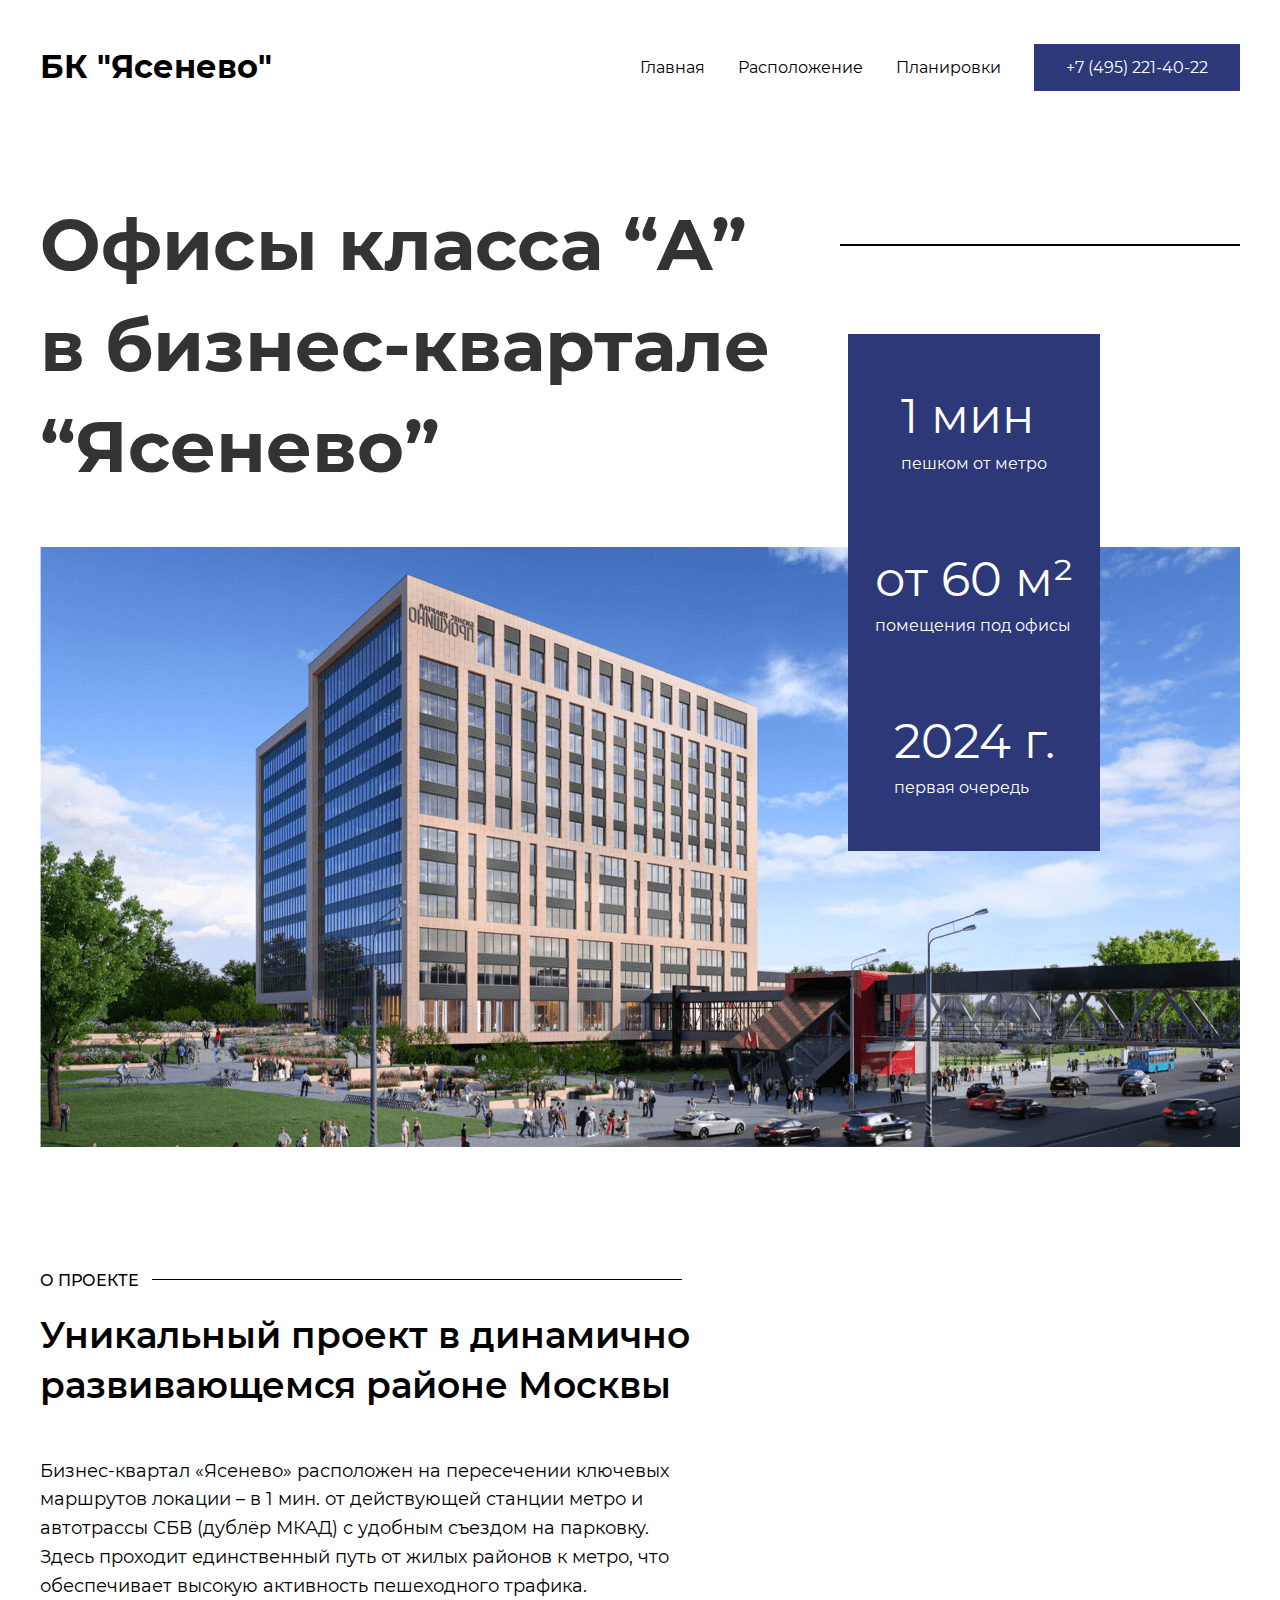
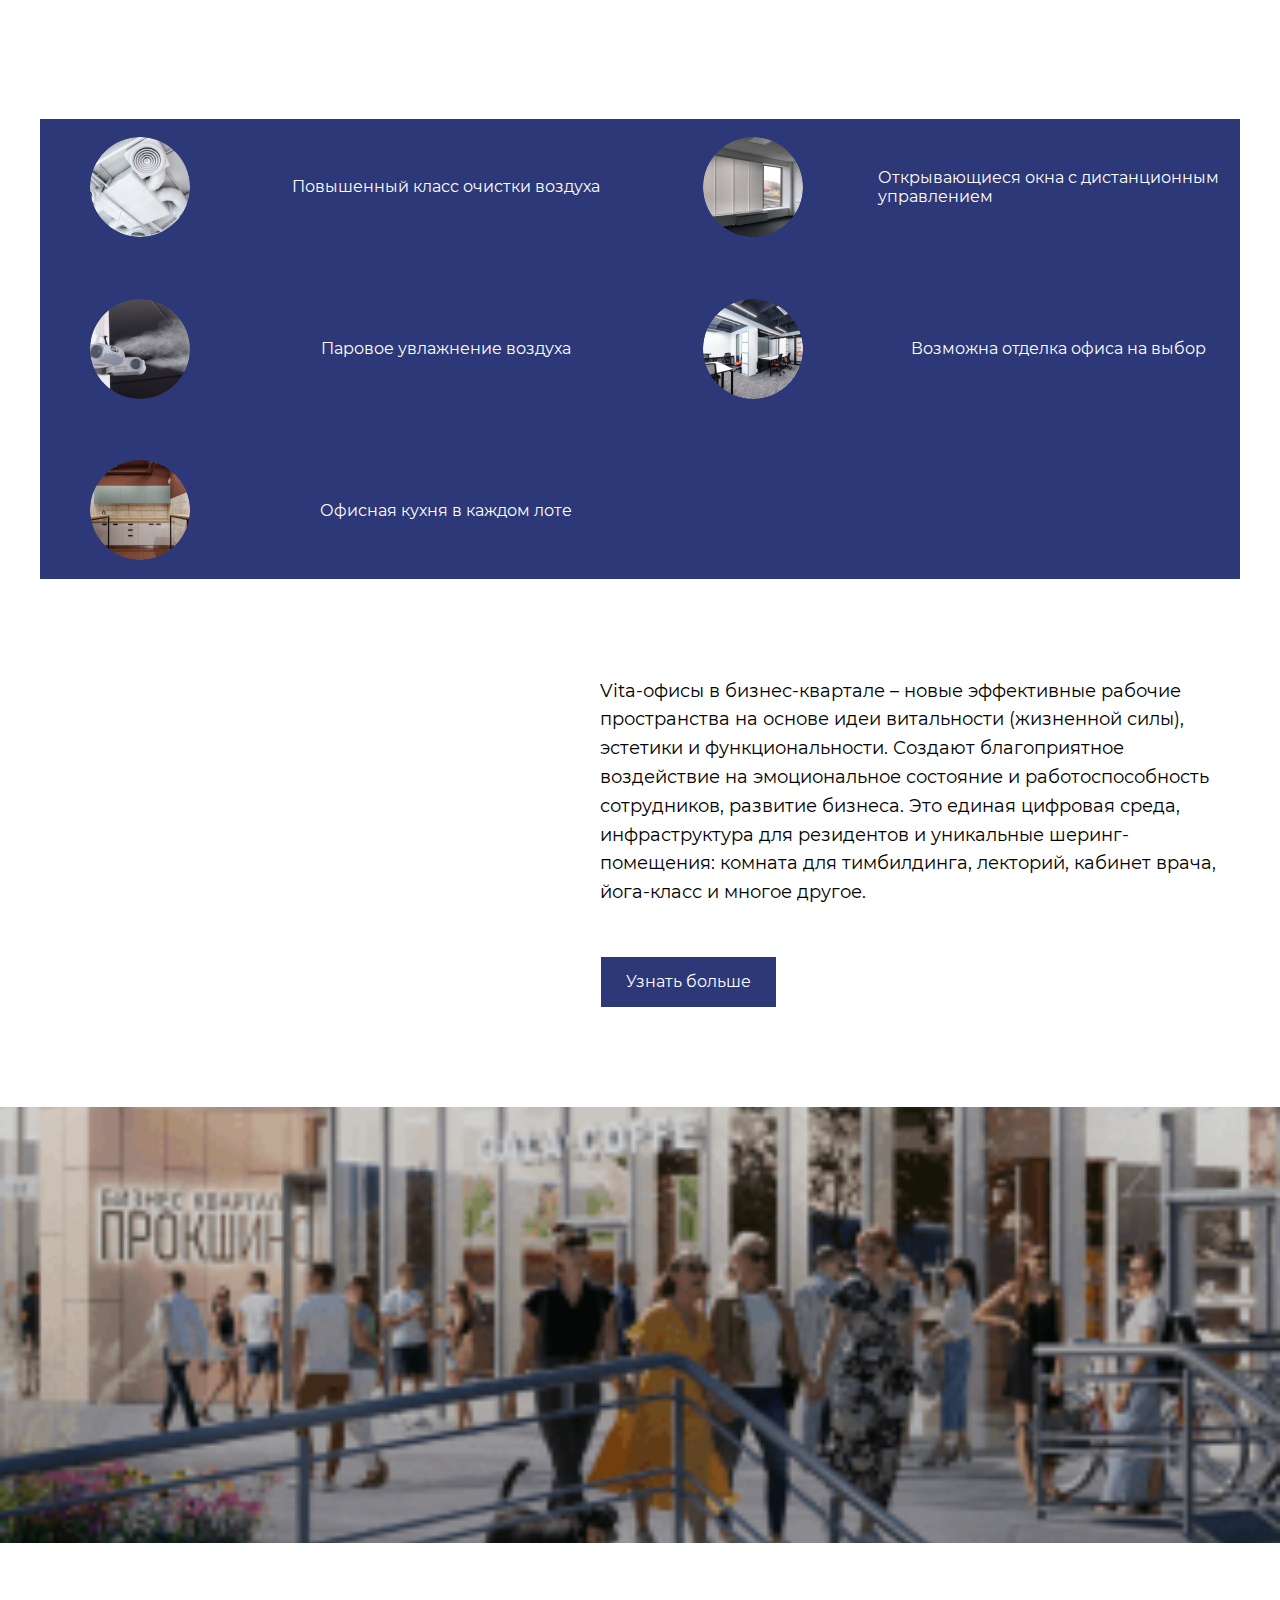
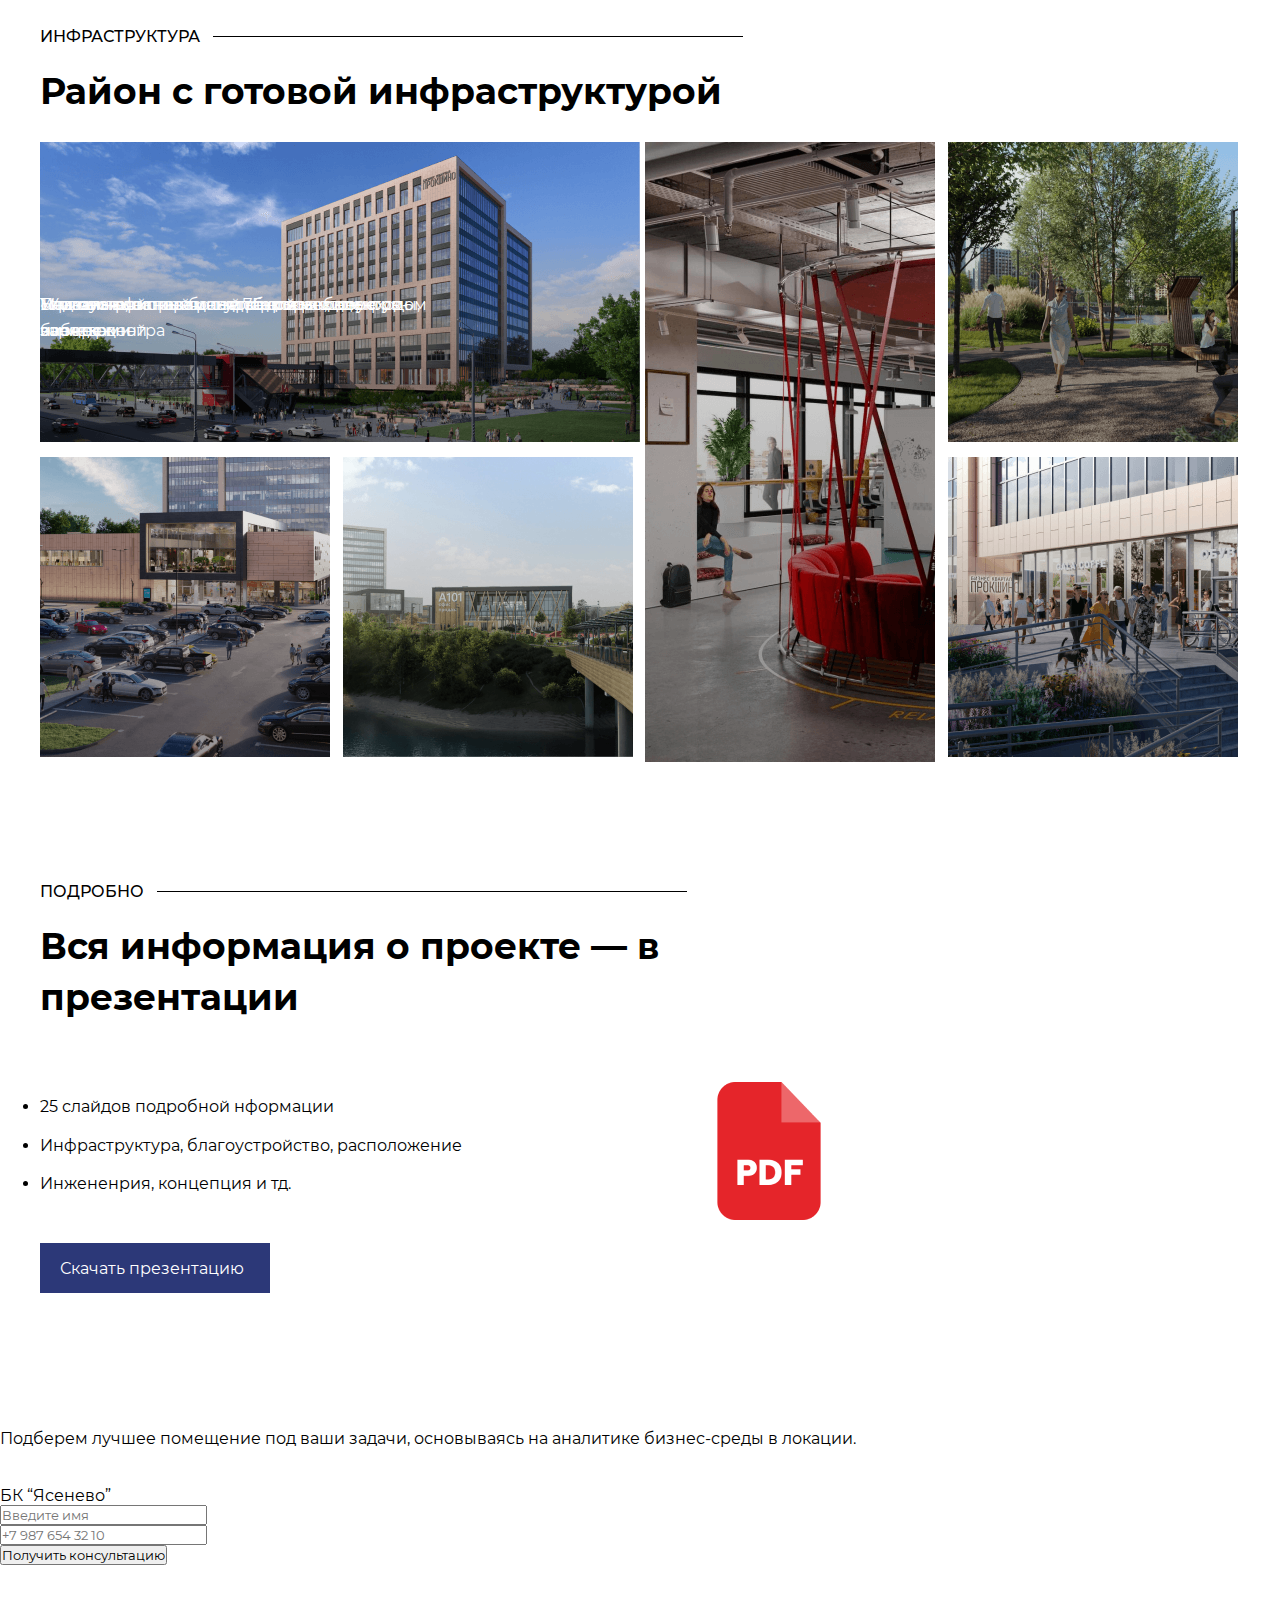
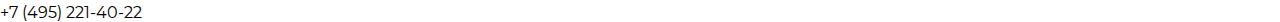
==== commit d879c522: "частичная адаптация" ====
--- a/index.html
+++ b/index.html
@@ -109,9 +109,13 @@
                 <div class="pdf">
                     <div class="pdf__title">ПОДРОБНО</div>
                     <h2 class="pdf__title__intem">Вся информация о проекте — в презентации</h2>
-                    <span class="pdf__text">25 слайдов подробной нформации Инфраструктура, благоустройство, расположение  Инжененрия, концепция и тд. 
-                        <img class="pdf__text__image" src="assets/images/icon_pdf.png" alt=""> <a href="/"></a>
-                    </span>
+                    <ul class="pdf__text">
+                        <li>25 слайдов подробной нформации </li>
+                        <li>Инфраструктура, благоустройство, расположение</li>
+                        <li>Инжененрия, концепция и тд.</li> 
+                        
+                    </ul>
+                    <img class="pdf__text__image" src="assets/images/icon_pdf.png" alt=""> <a href="/"></a>
                     <div class="pdf__button"><a href="/">Скачать презентацию</a></div>
                 </div>
             </div>
--- a/css/style.min.css
+++ b/css/style.min.css
@@ -1 +1 @@
-@font-face{font-family:"Montserrat";src:url("../assets/fonts/Montserrat-Regular.eot");src:local("Montserrat Regular"),local("Montserrat-Regular"),url("../assets/fonts/Montserrat-Regular.eot?#iefix") format("embedded-opentype"),url("../assets/fonts/Montserrat-Regular.woff2") format("woff2"),url("../assets/fonts/Montserrat-Regular.woff") format("woff"),url("../assets/fonts/Montserrat-Regular.ttf") format("truetype");font-weight:normal;font-style:normal}@font-face{font-family:"Montserrat";src:url("../assets/fonts/Montserrat-Bold.eot");src:local("Montserrat Bold"),local("Montserrat-Bold"),url("../assets/fonts/Montserrat-Bold.eot?#iefix") format("embedded-opentype"),url("../assets/fonts/Montserrat-Bold.woff2") format("woff2"),url("../assets/fonts/Montserrat-Bold.woff") format("woff"),url("../assets/fonts/Montserrat-Bold.ttf") format("truetype");font-weight:bold;font-style:normal}@font-face{font-family:"Montserrat";src:url("../assets/fonts/Montserrat-Medium.eot");src:local("Montserrat Medium"),local("Montserrat-Medium"),url("../assets/fonts/Montserrat-Medium.eot?#iefix") format("embedded-opentype"),url("../assets/fonts/Montserrat-Medium.woff2") format("woff2"),url("../assets/fonts/Montserrat-Medium.woff") format("woff"),url("../assets/fonts/Montserrat-Medium.ttf") format("truetype");font-weight:500;font-style:normal}@font-face{font-family:"Montserrat";src:url("../assets/fonts/Montserrat-SemiBold.eot");src:local("Montserrat SemiBold"),local("Montserrat-SemiBold"),url("../assets/fonts/Montserrat-SemiBold.eot?#iefix") format("embedded-opentype"),url("../assets/fonts/Montserrat-SemiBold.woff2") format("woff2"),url("../assets/fonts/Montserrat-SemiBold.woff") format("woff"),url("../assets/fonts/Montserrat-SemiBold.ttf") format("truetype");font-weight:600;font-style:normal}*{margin:0;padding:0;font-family:Montserrat,sans-serif;font-weight:normal;box-sizing:border-box}a{text-decoration:none;color:inherit}.conteiner{width:1200px;margin:0 auto}h2{line-height:140%;font-size:36px;font-weight:bold;margin-bottom:26px;width:720px}@media screen and (max-width: 1279px)and (min-width: 768px){.conteiner{width:90vw}}@media screen and (max-width: 767px){.conteiner{width:auto;margin:0 15px}}.header{display:flex;align-items:center;justify-content:space-between;color:#000;margin-top:40px}.header__logo{font-weight:700;font-size:32px;line-height:170%}.nav{list-style:none;display:flex;align-items:center;justify-content:space-between;width:600px}.nav__item__button{color:#fff;padding:14px 32px;background:#2c3878}.nav__item__image{display:none}@media screen and (max-width: 1279px)and (min-width: 768px){.header__logo{font-size:20px}.nav{width:480px}.nav__item{font-size:14px}.nav__item:first-child{display:none}}@media screen and (max-width: 767px){.header{margin-top:15px}.header__logo{font-size:20px}.nav{width:auto}.nav__item{padding:12px 20px}.nav__item:not(:last-child){display:none}.nav__item span{display:none}.nav__item__image{display:block}}.about{margin:0;width:720px;font-family:Montserrat,sans-serif;font-weight:normal}.about__title{line-height:140%;font-size:36px;font-weight:600;margin-bottom:26px}.about__text1{display:block;width:654px;padding:20Px 0;font-weight:400;font-size:18px;line-height:160%}.about__text2{width:630px;margin:0 0 50px 560px;font-weight:400;font-size:18px;line-height:160%}.about__advantage{width:1200px;height:460px;display:grid;margin:98px 0;grid-template-columns:200px 1fr 200px 1fr;grid-template-rows:repeat(3, 2fr);justify-items:center;-moz-column-gap:25px;column-gap:25px;row-gap:25px;background:#2c3878;align-items:center}.about__advantage__image{width:100px;height:100px;border-radius:100px}.about__advantage__item{align-content:center;color:#fff}.count__title{display:block;width:720px;font-size:16px;padding:20px 0;font-weight:500}.count__title::after{position:absolute;content:"";top:1279px;margin:0 0 0 13px;width:530px;height:1px;background:#000}.count__button{display:flex;flex-wrap:wrap;align-content:center;position:absolute;top:auto;flex-direction:row;right:504px;height:50px;width:175px;color:#fff;padding:10px 25px;background:#2c3878}.count__image{position:absolute;margin:150px 0;-o-object-fit:cover;object-fit:cover;width:100%;height:436px;left:0;right:0}.hero{padding:100px 0;position:relative}.hero__title{font-weight:bold;font-size:72px;line-height:140%;max-width:760px;color:#333;margin-bottom:50px}.hero__title::after{position:absolute;content:"";top:150px;right:0;width:400px;height:2px;background:#000}.hero__title_smaller{font-size:52px}.hero .hero__image{width:100%;height:600px;-o-object-fit:cover;object-fit:cover}.hero .hero__parametrs{position:absolute;right:140px;top:240px;background:#2c3878;width:252px;display:flex;flex-direction:column;align-items:center;justify-content:space-around;padding-top:30px}.hero .hero__parametrs__item{padding:40px 0}.hero .hero__parametrs__item span{display:block;color:#fff;font-weight:400;padding-bottom:10px;line-height:160%}.hero .hero__parametrs__item strong{font-size:48px}.hero .hero-nav{display:none}@media screen and (max-width: 1279px)and (min-width: 768px){.hero__image{height:400px}.hero__title{font-size:40px;max-width:480px;color:#333;margin-bottom:40px}.hero__title::after{top:130px;right:0;width:30vw}.hero__title__smailler{font-size:32px}.hero__parametrs{position:static;width:100%;flex-direction:row;justify-content:space-evenly}.hero__parametrs:not(.hero__parametrs__large){position:absolute;top:auto;flex-direction:row;right:0;height:160px;width:100%}.hero__parametrs__item{padding:30px 0}.hero__parametrs__item strong{font-size:40px}}@media screen and (max-width: 767px){.hero{padding:50px 0}.hero__image{height:200px}.hero__title{font-size:24px;max-width:100%;margin-bottom:20px}.hero__title::after{width:0}.hero__title__smaller{font-size:24px}.hero__parametrs{position:static;width:100%;flex-direction:row;justify-content:space-evenly;padding-top:15px}.hero__parametrs:not(.hero__parametrs__large){position:absolute;top:auto;flex-direction:row;right:0;height:90px;width:100%}.hero__parametrs__item{padding:20px 0}.hero__parametrs__item span{font-size:10px;padding-bottom:5px}.hero__parametrs__item strong{font-size-adjust:.3}.hero-nav{display:flex;width:100%;justify-content:space-between}.hero-nav .nav__item{font-size:14px;text-align:center;flex:1;display:block;margin:15px 5px}}.inf__title{display:block;margin-top:700px;font-size:16px;padding:20px 0;font-weight:500}.inf__title::after{position:absolute;content:"";margin:9px 0 0 13px;width:530px;height:1px;background:#000}.inf__galery{width:100%;display:grid;grid-template-columns:repeat(4, 1fr);grid-template-rows:repeat(2, 1fr);gap:10px}.inf__galery__image1{grid-column:span 2}.inf__galery__image2{grid-row:span 2}.inf__galery span{display:block;position:absolute;color:#fff;font-weight:400;padding-top:150px;padding-bottom:10px;line-height:160%;width:395px;height:44px;z-index:2}.pdf{position:relative;font-family:Montserrat,sans-serif;font-weight:normal;margin-bottom:136px}.pdf__title{margin-top:100px;width:720px;font-size:16px;padding:20px 0;font-weight:500}.pdf__title::after{position:absolute;content:"";margin:9px 0 0 13px;width:530px;height:1px;background:#000}.pdf__text{display:grid;grid-template-columns:500px 200px;align-items:center;-moz-column-gap:160px;column-gap:160px;padding:40px 0;line-height:240%}.pdf__text span{color:#fff;font-weight:400;padding-bottom:10px;padding-right:100px;line-height:240%}.pdf__text span__image{width:138px}.pdf__button{align-content:center;top:auto;flex-direction:row;right:900px;height:50px;width:230px;color:#fff;padding:10px 20px;background:#2c3878}.footer{display:grid;grid-template-columns:repeat(2, 1fr);-moz-column-gap:130px;column-gap:130px;justify-content:space-between;align-items:center;align-content:center;height:470px;width:100%;background:#2c3878;color:#fff;margin:0;padding:0 50px}.footer__left{font-weight:600;font-size:32px;padding-top:77px;line-height:120%}.footer__right{width:500px;font-weight:400;font-size:16px;line-height:160%;padding-top:77px}.footer__right__name{background-color:#2c3878;border-color:#f80606;border:1px}.footer__right__button{align-content:center;top:auto;flex-direction:row;right:900px;height:50px;width:245px;color:#2c3878;padding:10px 25px;background:#fff}.footer__right__tel{font-weight:500;font-size:32px;line-height:150%}+@font-face{font-family:"Montserrat";src:url("../assets/fonts/Montserrat-Regular.eot");src:local("Montserrat Regular"),local("Montserrat-Regular"),url("../assets/fonts/Montserrat-Regular.eot?#iefix") format("embedded-opentype"),url("../assets/fonts/Montserrat-Regular.woff2") format("woff2"),url("../assets/fonts/Montserrat-Regular.woff") format("woff"),url("../assets/fonts/Montserrat-Regular.ttf") format("truetype");font-weight:normal;font-style:normal}@font-face{font-family:"Montserrat";src:url("../assets/fonts/Montserrat-Bold.eot");src:local("Montserrat Bold"),local("Montserrat-Bold"),url("../assets/fonts/Montserrat-Bold.eot?#iefix") format("embedded-opentype"),url("../assets/fonts/Montserrat-Bold.woff2") format("woff2"),url("../assets/fonts/Montserrat-Bold.woff") format("woff"),url("../assets/fonts/Montserrat-Bold.ttf") format("truetype");font-weight:bold;font-style:normal}@font-face{font-family:"Montserrat";src:url("../assets/fonts/Montserrat-Medium.eot");src:local("Montserrat Medium"),local("Montserrat-Medium"),url("../assets/fonts/Montserrat-Medium.eot?#iefix") format("embedded-opentype"),url("../assets/fonts/Montserrat-Medium.woff2") format("woff2"),url("../assets/fonts/Montserrat-Medium.woff") format("woff"),url("../assets/fonts/Montserrat-Medium.ttf") format("truetype");font-weight:500;font-style:normal}@font-face{font-family:"Montserrat";src:url("../assets/fonts/Montserrat-SemiBold.eot");src:local("Montserrat SemiBold"),local("Montserrat-SemiBold"),url("../assets/fonts/Montserrat-SemiBold.eot?#iefix") format("embedded-opentype"),url("../assets/fonts/Montserrat-SemiBold.woff2") format("woff2"),url("../assets/fonts/Montserrat-SemiBold.woff") format("woff"),url("../assets/fonts/Montserrat-SemiBold.ttf") format("truetype");font-weight:600;font-style:normal}*{margin:0;padding:0;font-family:Montserrat,sans-serif;font-weight:normal;box-sizing:border-box}a{text-decoration:none;color:inherit}.conteiner{width:1200px;margin:0 auto}h2{line-height:140%;font-size:36px;font-weight:bold;margin-bottom:26px;width:720px}@media screen and (max-width: 1279px)and (min-width: 768px){.conteiner{width:90vw}}@media screen and (max-width: 767px){.conteiner{width:auto;margin:0 15px}}.header{display:flex;align-items:center;justify-content:space-between;color:#000;margin-top:40px}.header__logo{font-weight:700;font-size:32px;line-height:170%}.nav{list-style:none;display:flex;align-items:center;justify-content:space-between;width:600px}.nav__item__button{color:#fff;padding:14px 32px;background:#2c3878}.nav__item__image{display:none}@media screen and (max-width: 1279px)and (min-width: 768px){.header__logo{font-size:20px}.nav{width:480px}.nav__item{font-size:14px}.nav__item:first-child{display:none}}@media screen and (max-width: 767px){.header{margin-top:15px}.header__logo{font-size:20px}.nav{width:auto}.nav__item{padding:12px 20px}.nav__item:not(:last-child){display:none}.nav__item span{display:none}.nav__item__image{display:block}}.about{margin:0;width:720px;font-family:Montserrat,sans-serif;font-weight:normal}.about__title{line-height:140%;font-size:36px;font-weight:600;margin-bottom:26px}.about__text1{display:block;width:654px;padding:20Px 0;font-weight:400;font-size:18px;line-height:160%}.about__text2{width:630px;margin:0 0 50px 560px;font-weight:400;font-size:18px;line-height:160%}.about__advantage{width:1200px;height:460px;display:grid;margin:98px 0;grid-template-columns:200px 1fr 200px 1fr;grid-template-rows:repeat(3, 2fr);justify-items:center;-moz-column-gap:25px;column-gap:25px;row-gap:25px;background:#2c3878;align-items:center}.about__advantage__image{width:100px;height:100px;border-radius:100px}.about__advantage__item{align-content:center;color:#fff}.count__title{display:block;width:720px;font-size:16px;padding:20px 0;font-weight:500}.count__title::after{position:absolute;content:"";top:1279px;margin:0 0 0 13px;width:530px;height:1px;background:#000}.count__button{display:flex;flex-wrap:wrap;align-content:center;position:absolute;top:auto;flex-direction:row;right:504px;height:50px;width:175px;color:#fff;padding:10px 25px;background:#2c3878}.count__image{position:absolute;margin:150px 0;-o-object-fit:cover;object-fit:cover;width:100%;height:436px;left:0;right:0}@media screen and (max-width: 1279px)and (min-width: 768px){.count{height:100px}.count__title{width:720px;height:768px;max-width:480px}.count__title::after{position:absolute;content:"";top:1128px;margin:0 0 0 13px}.about__advantage{height:740px;width:768px;margin:50px 0;grid-template-columns:200px 30vw;grid-template-rows:repeat(5, 1fr)}.about__text2{margin:0 0 20px 0}}.hero{padding:100px 0;position:relative}.hero__title{font-weight:bold;font-size:72px;line-height:140%;max-width:760px;color:#333;margin-bottom:50px}.hero__title::after{position:absolute;content:"";top:150px;right:0;width:400px;height:2px;background:#000}.hero__title_smaller{font-size:52px}.hero .hero__image{width:100%;height:600px;-o-object-fit:cover;object-fit:cover}.hero .hero__parametrs{position:absolute;right:140px;top:240px;background:#2c3878;width:252px;display:flex;flex-direction:column;align-items:center;justify-content:space-around;padding-top:30px}.hero .hero__parametrs__item{padding:40px 0}.hero .hero__parametrs__item span{display:block;color:#fff;font-weight:400;padding-bottom:10px;line-height:160%}.hero .hero__parametrs__item strong{font-size:48px}.hero .hero-nav{display:none}@media screen and (max-width: 1279px)and (min-width: 768px){.hero__image{height:400px}.hero__title{font-size:40px;max-width:480px;color:#333;margin-bottom:40px}.hero__title::after{top:130px;right:0;width:30vw}.hero__title__smailler{font-size:32px}.hero__parametrs{position:static;width:100%;flex-direction:row;justify-content:space-evenly}.hero__parametrs:not(.hero__parametrs__large){position:absolute;top:auto;flex-direction:row;right:0;height:160px;width:100%}.hero__parametrs__item{padding:30px 0}.hero__parametrs__item strong{font-size:40px}}@media screen and (max-width: 767px){.hero{padding:50px 0}.hero__image{height:200px}.hero__title{font-size:24px;max-width:100%;margin-bottom:20px}.hero__title::after{width:0}.hero__title__smaller{font-size:24px}.hero__parametrs{position:static;width:100%;flex-direction:row;justify-content:space-evenly;padding-top:15px}.hero__parametrs:not(.hero__parametrs__large){position:absolute;top:auto;flex-direction:row;right:0;height:90px;width:100%}.hero__parametrs__item{padding:20px 0}.hero__parametrs__item span{font-size:10px;padding-bottom:5px}.hero__parametrs__item strong{font-size-adjust:.3}.hero-nav{display:flex;width:100%;justify-content:space-between}.hero-nav .nav__item{font-size:14px;text-align:center;flex:1;display:block;margin:15px 5px}}.inf__title{display:block;margin-top:700px;font-size:16px;padding:20px 0;font-weight:500}.inf__title::after{position:absolute;content:"";margin:9px 0 0 13px;width:530px;height:1px;background:#000}.inf__galery{width:100%;display:grid;grid-template-columns:repeat(4, 1fr);grid-template-rows:repeat(2, 1fr);gap:10px}.inf__galery__image1{grid-column:span 2}.inf__galery__image2{grid-row:span 2}.inf__galery span{display:block;position:absolute;color:#fff;font-weight:400;padding-top:150px;padding-bottom:10px;line-height:160%;width:395px;height:44px;z-index:2}@media screen and (max-width: 1279px)and (min-width: 768px){.inf__galery{height:1280px;width:610px;grid-template-columns:repeat(2, 1fr);grid-template-rows:repeat(4, 1fr)}.inf__galery__image4{grid-column:1;grid-row:2}.inf__galery__image2{grid-row:3;grid-column:1}.inf__galery__image5{grid-column:2;grid-row:2}.inf__galery__image3{grid-column:2;grid-row:3}.inf__galery__image6{padding-top:320px;grid-column:2;grid-row:3}}.pdf{position:relative;font-family:Montserrat,sans-serif;font-weight:normal;margin-bottom:136px}.pdf__title{margin-top:100px;width:720px;font-size:16px;padding:20px 0;font-weight:500}.pdf__title::after{position:absolute;content:"";margin:9px 0 0 13px;width:530px;height:1px;background:#000}.pdf__text{display:block;padding:40px 0;line-height:240%}.pdf__text__image{position:absolute;top:220px;left:660px;width:138px}.pdf__button{align-content:center;top:auto;flex-direction:row;right:900px;height:50px;width:230px;color:#fff;padding:10px 20px;background:#2c3878}@media screen and (max-width: 1279px)and (min-width: 768px){.pdf{display:flex}.pdf__title{margin-top:14px}.pdf__text{display:flex}}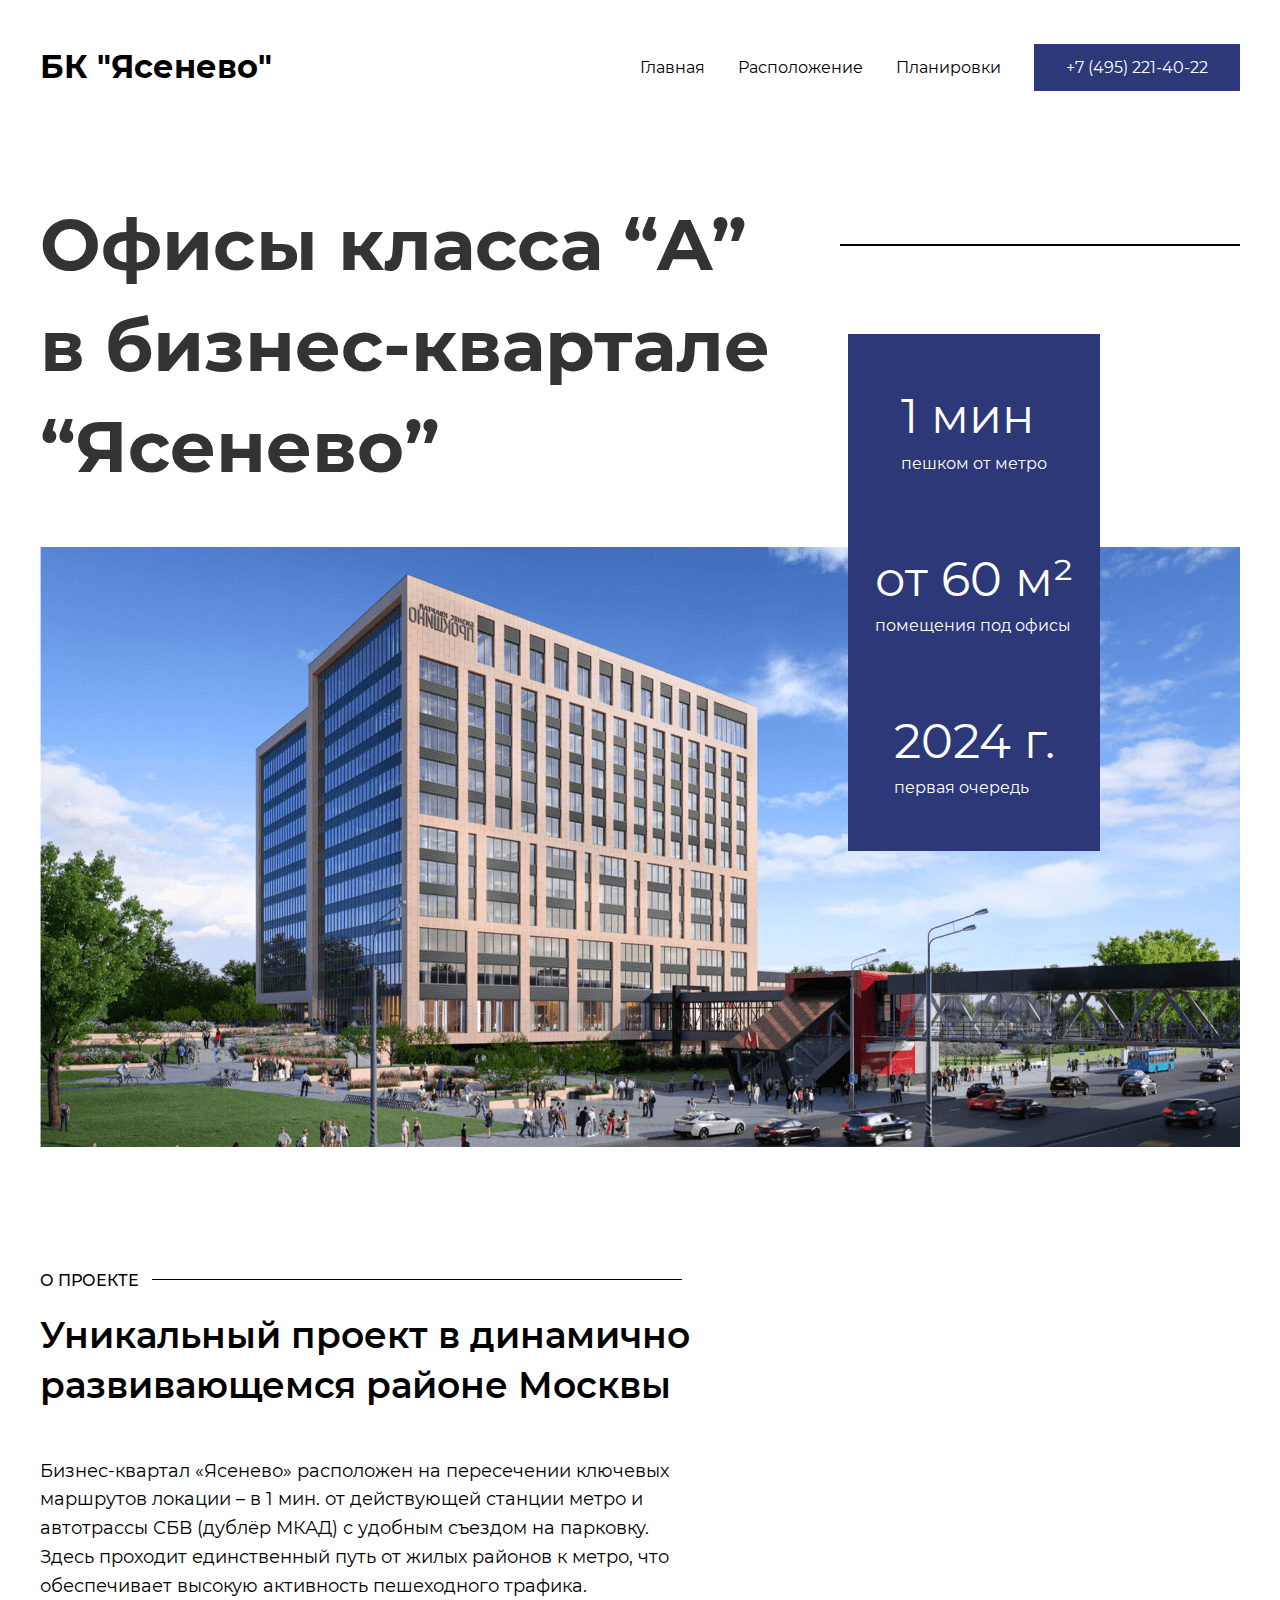
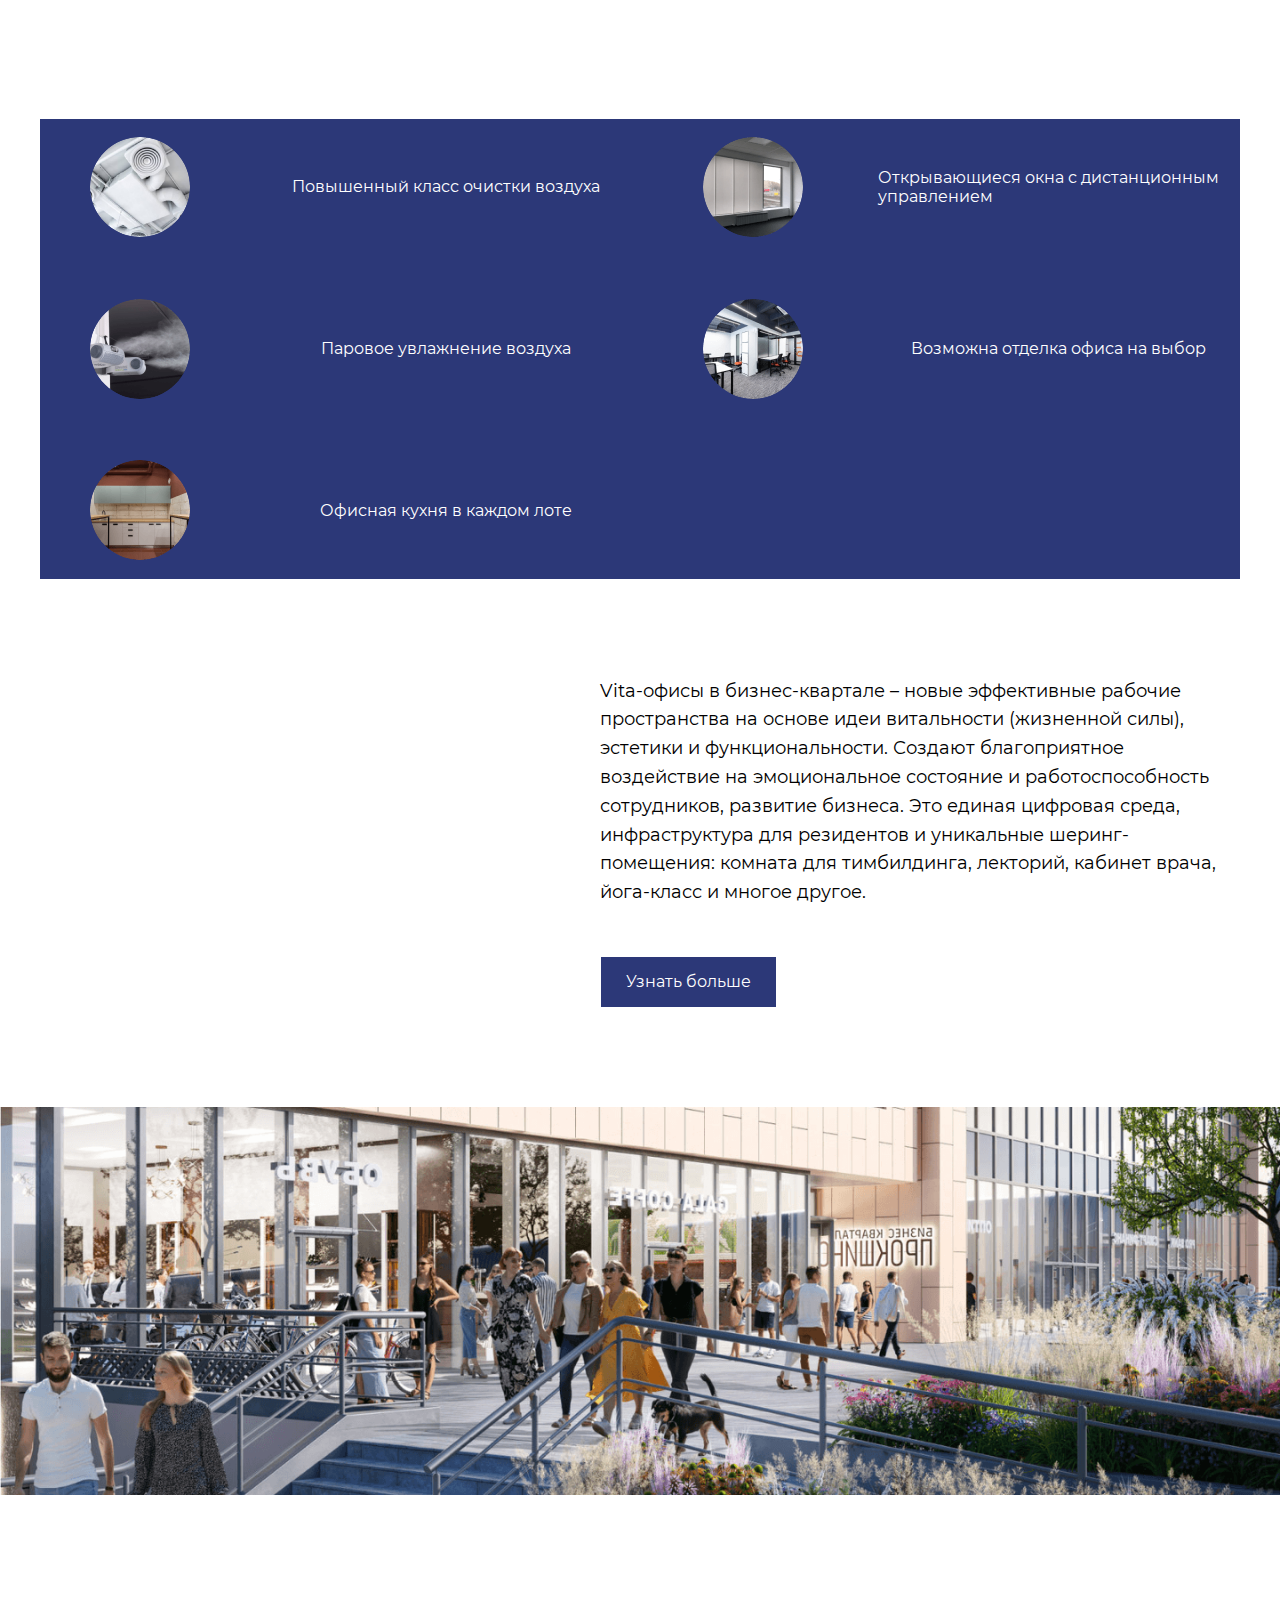
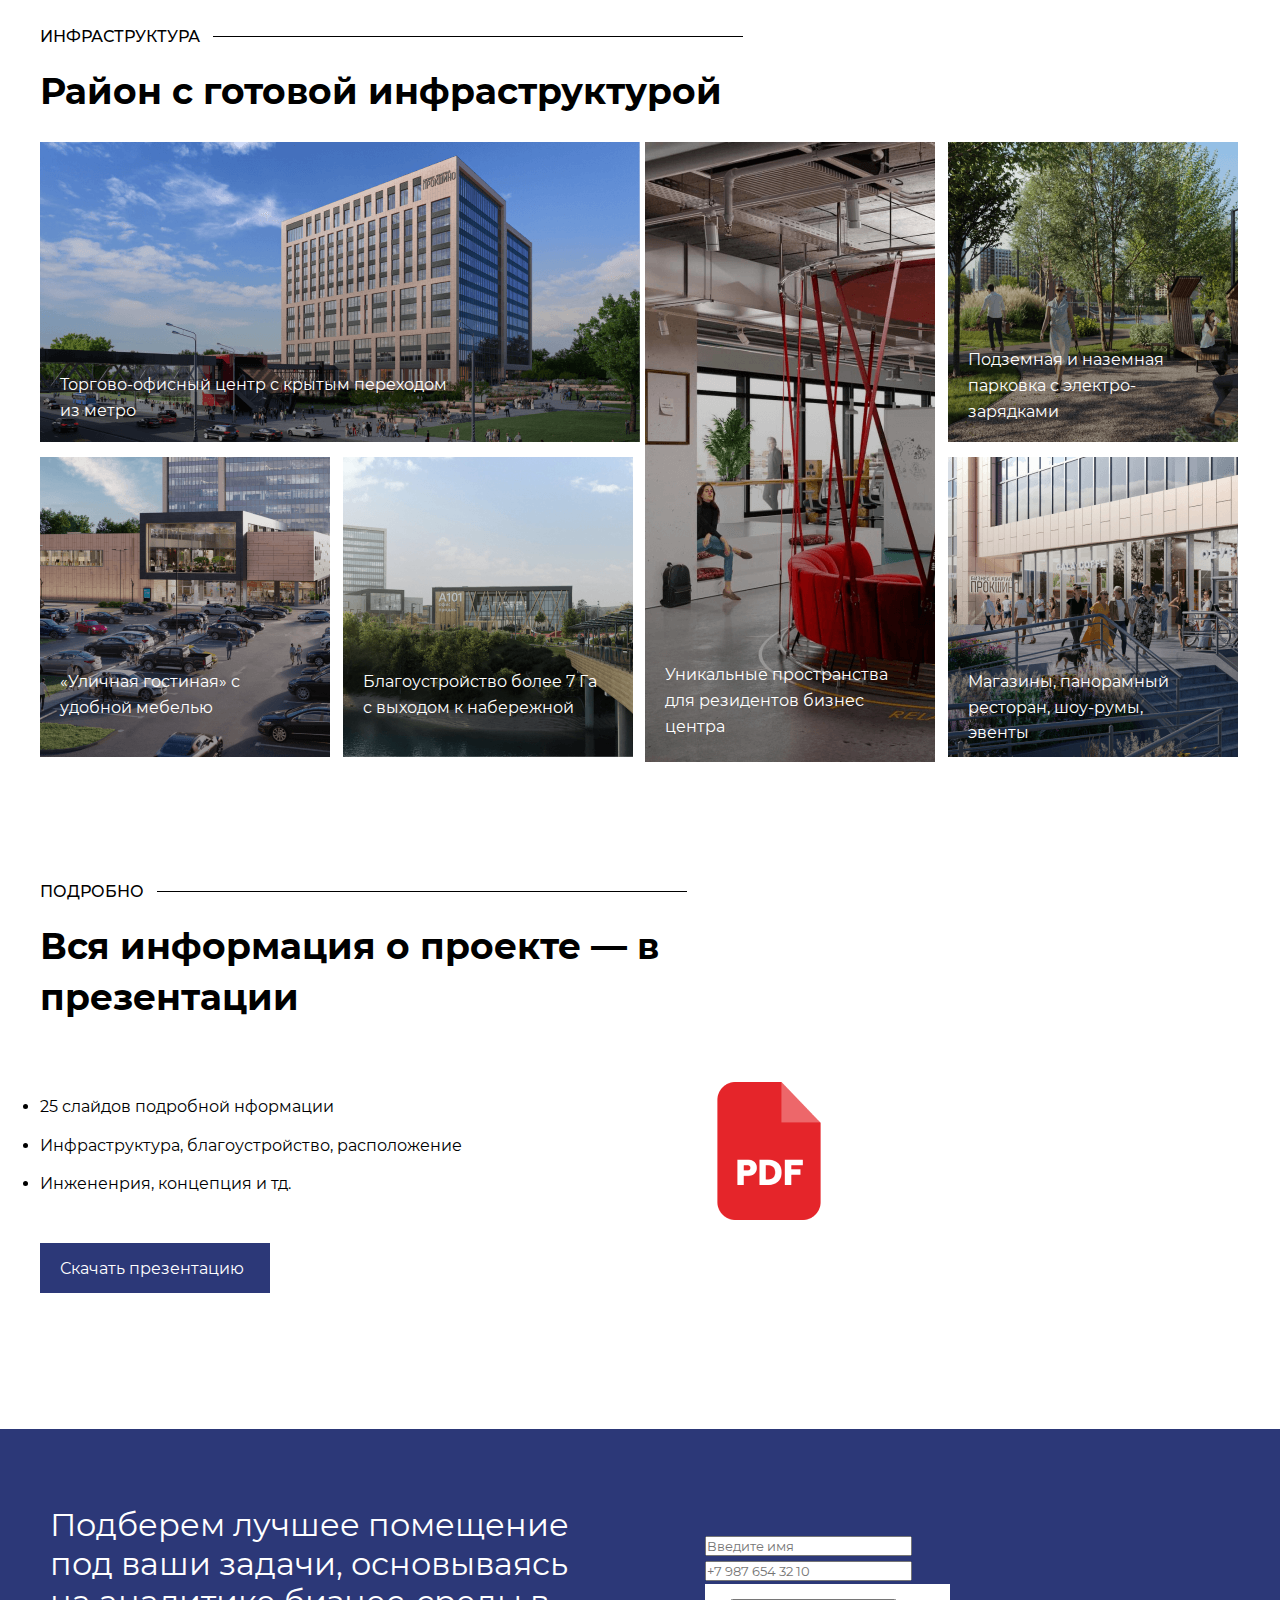
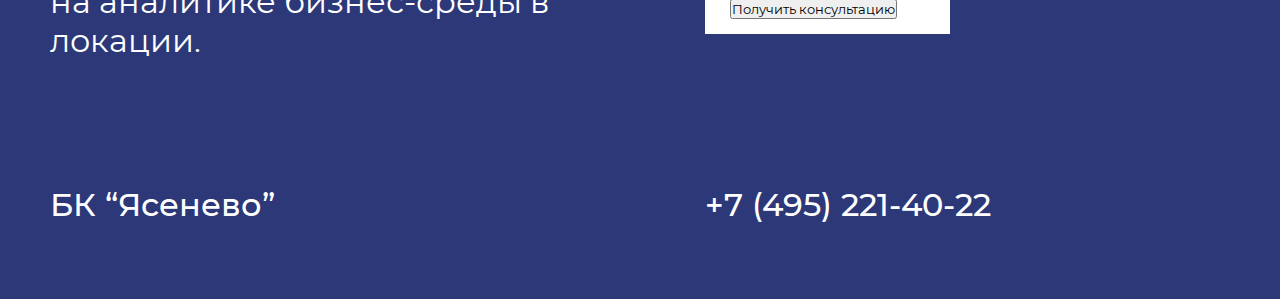
==== commit 4afe8a1d: "первая страница готова" ====
--- a/index.html
+++ b/index.html
@@ -81,27 +81,29 @@
                     </div>
                     <p class="about__text2">Vita-офисы в бизнес-квартале – новые эффективные рабочие пространства на основе идеи витальности (жизненной силы), эстетики и функциональности. Создают благоприятное воздействие на эмоциональное состояние и работоспособность сотрудников, развитие бизнеса. Это единая цифровая среда, инфраструктура для резидентов и уникальные шеринг-помещения: комната для тимбилдинга, лекторий, кабинет врача, йога-класс и многое другое.</p>
                     <div class="count__button"><a href="/">Узнать больше</a></div>
-                    <img class="count__image" src="assets/images/gallery_6.png" alt="">
+                    <img class="count__image" src="assets/images/image_6.png" alt="">
                 </div>               
             </div>
             <div class="conteiner">
                 <div class="inf">
                     <div class="inf__title">ИНФРАСТРУКТУРА</div>
                     <h2 class="pdf__title__intem">Район с готовой инфраструктурой</h2>
-                    <div class="inf__galery">
-                        <span>Торгово-офисный центр с крытым переходом из метро</span>
-                        <img class="inf__galery__image1" src="assets/images/gallery_1.png" alt="">
-                        <span>Уникальные пространства для резидентов бизнес центра</span>
-                        <img class="inf__galery__image2" src="assets/images/gallery_4.png" alt="">
-                        <span>Подземная и наземная парковка с электро-зарядками</span>
-                        <img class="inf__galery__image3" src="assets/images/gallery_5.png" alt="">
-                        <span>«Уличная гостиная» с удобной мебелью</span>
-                        <img class="inf__galery__image4" src="assets/images/gallery_2.png" alt="">
-                        <span>Благоустройство более 7Га с выходом к набережной</span>
-                        <img class="inf__galery__image5" src="assets/images/gallery_3.png" alt="">
-                        <span>Магазины, панорамный ресторан, шоу-румы, эвенты</span>
-                        <img class="inf__galery__image6" src="assets/images/gallery_6.png" alt="">
-                        
+                    <div class="inf__galery">                        
+                        <img class="inf__galery__image1" src="assets/images/gallery_1.png" alt=""> 
+                        <img class="inf__galery__image7" src="assets/images/gallery_7.png" alt="">                     
+                        <img class="inf__galery__image2" src="assets/images/gallery_4.png" alt="">                      
+                        <img class="inf__galery__image3" src="assets/images/gallery_5.png" alt="">                      
+                        <img class="inf__galery__image4" src="assets/images/gallery_2.png" alt="">                      
+                        <img class="inf__galery__image5" src="assets/images/gallery_3.png" alt="">                      
+                        <img class="inf__galery__image6" src="assets/images/gallery_6.png" alt="">                      
+                    </div>
+                    <div class="inf__text">
+                        <span class="inf__text__blok__1">Торгово-офисный центр с крытым переходом из метро</span>
+                        <span class="inf__text__blok__2">Уникальные пространства для резидентов бизнес центра</span>
+                        <span class="inf__text__blok__3">Подземная и наземная парковка с электро-зарядками</span>
+                        <span class="inf__text__blok__4">«Уличная гостиная» с удобной мебелью</span>
+                        <span class="inf__text__blok__5">Благоустройство более 7 Га с выходом к набережной</span>
+                        <span class="inf__text__blok__6">Магазины, панорамный ресторан, шоу-румы, эвенты</span>
                     </div>
                 </div>
             </div>
@@ -123,10 +125,9 @@
         <footer>
             <div class="footer">
                 <div class="footer__left">
-                    <span class="footer__left__text">Подберем лучшее помещение под ваши задачи, основываясь на аналитике бизнес-среды в локации.
-                        <br> <br> <br>
-                        БК “Ясенево”
-                    </span>
+                    <span class="footer__left__text">Подберем лучшее помещение под ваши задачи, основываясь на аналитике бизнес-среды в локации.</span>
+                   
+                    
                 </div>
                 <div class="footer__right">
                     <div class="footer__right__form">
@@ -143,8 +144,9 @@
                             </div>    
                         </form>   
                     </div>
-                    <span class="footer__right__tel"><br><br>+7 (495) 221-40-22</span>
                 </div>
+                <span class="footer__text">БК “Ясенево”</span>
+                <span class="footer__text1">+7 (495) 221-40-22</span>
             </div>
         </footer>
     </div>  
--- a/css/style.min.css
+++ b/css/style.min.css
@@ -1 +1 @@
-@font-face{font-family:"Montserrat";src:url("../assets/fonts/Montserrat-Regular.eot");src:local("Montserrat Regular"),local("Montserrat-Regular"),url("../assets/fonts/Montserrat-Regular.eot?#iefix") format("embedded-opentype"),url("../assets/fonts/Montserrat-Regular.woff2") format("woff2"),url("../assets/fonts/Montserrat-Regular.woff") format("woff"),url("../assets/fonts/Montserrat-Regular.ttf") format("truetype");font-weight:normal;font-style:normal}@font-face{font-family:"Montserrat";src:url("../assets/fonts/Montserrat-Bold.eot");src:local("Montserrat Bold"),local("Montserrat-Bold"),url("../assets/fonts/Montserrat-Bold.eot?#iefix") format("embedded-opentype"),url("../assets/fonts/Montserrat-Bold.woff2") format("woff2"),url("../assets/fonts/Montserrat-Bold.woff") format("woff"),url("../assets/fonts/Montserrat-Bold.ttf") format("truetype");font-weight:bold;font-style:normal}@font-face{font-family:"Montserrat";src:url("../assets/fonts/Montserrat-Medium.eot");src:local("Montserrat Medium"),local("Montserrat-Medium"),url("../assets/fonts/Montserrat-Medium.eot?#iefix") format("embedded-opentype"),url("../assets/fonts/Montserrat-Medium.woff2") format("woff2"),url("../assets/fonts/Montserrat-Medium.woff") format("woff"),url("../assets/fonts/Montserrat-Medium.ttf") format("truetype");font-weight:500;font-style:normal}@font-face{font-family:"Montserrat";src:url("../assets/fonts/Montserrat-SemiBold.eot");src:local("Montserrat SemiBold"),local("Montserrat-SemiBold"),url("../assets/fonts/Montserrat-SemiBold.eot?#iefix") format("embedded-opentype"),url("../assets/fonts/Montserrat-SemiBold.woff2") format("woff2"),url("../assets/fonts/Montserrat-SemiBold.woff") format("woff"),url("../assets/fonts/Montserrat-SemiBold.ttf") format("truetype");font-weight:600;font-style:normal}*{margin:0;padding:0;font-family:Montserrat,sans-serif;font-weight:normal;box-sizing:border-box}a{text-decoration:none;color:inherit}.conteiner{width:1200px;margin:0 auto}h2{line-height:140%;font-size:36px;font-weight:bold;margin-bottom:26px;width:720px}@media screen and (max-width: 1279px)and (min-width: 768px){.conteiner{width:90vw}}@media screen and (max-width: 767px){.conteiner{width:auto;margin:0 15px}}.header{display:flex;align-items:center;justify-content:space-between;color:#000;margin-top:40px}.header__logo{font-weight:700;font-size:32px;line-height:170%}.nav{list-style:none;display:flex;align-items:center;justify-content:space-between;width:600px}.nav__item__button{color:#fff;padding:14px 32px;background:#2c3878}.nav__item__image{display:none}@media screen and (max-width: 1279px)and (min-width: 768px){.header__logo{font-size:20px}.nav{width:480px}.nav__item{font-size:14px}.nav__item:first-child{display:none}}@media screen and (max-width: 767px){.header{margin-top:15px}.header__logo{font-size:20px}.nav{width:auto}.nav__item{padding:12px 20px}.nav__item:not(:last-child){display:none}.nav__item span{display:none}.nav__item__image{display:block}}.about{margin:0;width:720px;font-family:Montserrat,sans-serif;font-weight:normal}.about__title{line-height:140%;font-size:36px;font-weight:600;margin-bottom:26px}.about__text1{display:block;width:654px;padding:20Px 0;font-weight:400;font-size:18px;line-height:160%}.about__text2{width:630px;margin:0 0 50px 560px;font-weight:400;font-size:18px;line-height:160%}.about__advantage{width:1200px;height:460px;display:grid;margin:98px 0;grid-template-columns:200px 1fr 200px 1fr;grid-template-rows:repeat(3, 2fr);justify-items:center;-moz-column-gap:25px;column-gap:25px;row-gap:25px;background:#2c3878;align-items:center}.about__advantage__image{width:100px;height:100px;border-radius:100px}.about__advantage__item{align-content:center;color:#fff}.count__title{display:block;width:720px;font-size:16px;padding:20px 0;font-weight:500}.count__title::after{position:absolute;content:"";top:1279px;margin:0 0 0 13px;width:530px;height:1px;background:#000}.count__button{display:flex;flex-wrap:wrap;align-content:center;position:absolute;top:auto;flex-direction:row;right:504px;height:50px;width:175px;color:#fff;padding:10px 25px;background:#2c3878}.count__image{position:absolute;margin:150px 0;-o-object-fit:cover;object-fit:cover;width:100%;height:436px;left:0;right:0}@media screen and (max-width: 1279px)and (min-width: 768px){.count{height:100px}.count__title{width:720px;height:768px;max-width:480px}.count__title::after{position:absolute;content:"";top:1128px;margin:0 0 0 13px}.about__advantage{height:740px;width:768px;margin:50px 0;grid-template-columns:200px 30vw;grid-template-rows:repeat(5, 1fr)}.about__text2{margin:0 0 20px 0}}.hero{padding:100px 0;position:relative}.hero__title{font-weight:bold;font-size:72px;line-height:140%;max-width:760px;color:#333;margin-bottom:50px}.hero__title::after{position:absolute;content:"";top:150px;right:0;width:400px;height:2px;background:#000}.hero__title_smaller{font-size:52px}.hero .hero__image{width:100%;height:600px;-o-object-fit:cover;object-fit:cover}.hero .hero__parametrs{position:absolute;right:140px;top:240px;background:#2c3878;width:252px;display:flex;flex-direction:column;align-items:center;justify-content:space-around;padding-top:30px}.hero .hero__parametrs__item{padding:40px 0}.hero .hero__parametrs__item span{display:block;color:#fff;font-weight:400;padding-bottom:10px;line-height:160%}.hero .hero__parametrs__item strong{font-size:48px}.hero .hero-nav{display:none}@media screen and (max-width: 1279px)and (min-width: 768px){.hero__image{height:400px}.hero__title{font-size:40px;max-width:480px;color:#333;margin-bottom:40px}.hero__title::after{top:130px;right:0;width:30vw}.hero__title__smailler{font-size:32px}.hero__parametrs{position:static;width:100%;flex-direction:row;justify-content:space-evenly}.hero__parametrs:not(.hero__parametrs__large){position:absolute;top:auto;flex-direction:row;right:0;height:160px;width:100%}.hero__parametrs__item{padding:30px 0}.hero__parametrs__item strong{font-size:40px}}@media screen and (max-width: 767px){.hero{padding:50px 0}.hero__image{height:200px}.hero__title{font-size:24px;max-width:100%;margin-bottom:20px}.hero__title::after{width:0}.hero__title__smaller{font-size:24px}.hero__parametrs{position:static;width:100%;flex-direction:row;justify-content:space-evenly;padding-top:15px}.hero__parametrs:not(.hero__parametrs__large){position:absolute;top:auto;flex-direction:row;right:0;height:90px;width:100%}.hero__parametrs__item{padding:20px 0}.hero__parametrs__item span{font-size:10px;padding-bottom:5px}.hero__parametrs__item strong{font-size-adjust:.3}.hero-nav{display:flex;width:100%;justify-content:space-between}.hero-nav .nav__item{font-size:14px;text-align:center;flex:1;display:block;margin:15px 5px}}.inf__title{display:block;margin-top:700px;font-size:16px;padding:20px 0;font-weight:500}.inf__title::after{position:absolute;content:"";margin:9px 0 0 13px;width:530px;height:1px;background:#000}.inf__galery{width:100%;display:grid;grid-template-columns:repeat(4, 1fr);grid-template-rows:repeat(2, 1fr);gap:10px}.inf__galery__image1{grid-column:span 2}.inf__galery__image2{grid-row:span 2}.inf__galery span{display:block;position:absolute;color:#fff;font-weight:400;padding-top:150px;padding-bottom:10px;line-height:160%;width:395px;height:44px;z-index:2}@media screen and (max-width: 1279px)and (min-width: 768px){.inf__galery{height:1280px;width:610px;grid-template-columns:repeat(2, 1fr);grid-template-rows:repeat(4, 1fr)}.inf__galery__image4{grid-column:1;grid-row:2}.inf__galery__image2{grid-row:3;grid-column:1}.inf__galery__image5{grid-column:2;grid-row:2}.inf__galery__image3{grid-column:2;grid-row:3}.inf__galery__image6{padding-top:320px;grid-column:2;grid-row:3}}.pdf{position:relative;font-family:Montserrat,sans-serif;font-weight:normal;margin-bottom:136px}.pdf__title{margin-top:100px;width:720px;font-size:16px;padding:20px 0;font-weight:500}.pdf__title::after{position:absolute;content:"";margin:9px 0 0 13px;width:530px;height:1px;background:#000}.pdf__text{display:block;padding:40px 0;line-height:240%}.pdf__text__image{position:absolute;top:220px;left:660px;width:138px}.pdf__button{align-content:center;top:auto;flex-direction:row;right:900px;height:50px;width:230px;color:#fff;padding:10px 20px;background:#2c3878}@media screen and (max-width: 1279px)and (min-width: 768px){.pdf{display:flex}.pdf__title{margin-top:14px}.pdf__text{display:flex}}+@font-face{font-family:"Montserrat";src:url("../assets/fonts/Montserrat-Regular.eot");src:local("Montserrat Regular"),local("Montserrat-Regular"),url("../assets/fonts/Montserrat-Regular.eot?#iefix") format("embedded-opentype"),url("../assets/fonts/Montserrat-Regular.woff2") format("woff2"),url("../assets/fonts/Montserrat-Regular.woff") format("woff"),url("../assets/fonts/Montserrat-Regular.ttf") format("truetype");font-weight:normal;font-style:normal}@font-face{font-family:"Montserrat";src:url("../assets/fonts/Montserrat-Bold.eot");src:local("Montserrat Bold"),local("Montserrat-Bold"),url("../assets/fonts/Montserrat-Bold.eot?#iefix") format("embedded-opentype"),url("../assets/fonts/Montserrat-Bold.woff2") format("woff2"),url("../assets/fonts/Montserrat-Bold.woff") format("woff"),url("../assets/fonts/Montserrat-Bold.ttf") format("truetype");font-weight:bold;font-style:normal}@font-face{font-family:"Montserrat";src:url("../assets/fonts/Montserrat-Medium.eot");src:local("Montserrat Medium"),local("Montserrat-Medium"),url("../assets/fonts/Montserrat-Medium.eot?#iefix") format("embedded-opentype"),url("../assets/fonts/Montserrat-Medium.woff2") format("woff2"),url("../assets/fonts/Montserrat-Medium.woff") format("woff"),url("../assets/fonts/Montserrat-Medium.ttf") format("truetype");font-weight:500;font-style:normal}@font-face{font-family:"Montserrat";src:url("../assets/fonts/Montserrat-SemiBold.eot");src:local("Montserrat SemiBold"),local("Montserrat-SemiBold"),url("../assets/fonts/Montserrat-SemiBold.eot?#iefix") format("embedded-opentype"),url("../assets/fonts/Montserrat-SemiBold.woff2") format("woff2"),url("../assets/fonts/Montserrat-SemiBold.woff") format("woff"),url("../assets/fonts/Montserrat-SemiBold.ttf") format("truetype");font-weight:600;font-style:normal}*{margin:0;padding:0;font-family:Montserrat,sans-serif;font-weight:normal;box-sizing:border-box}a{text-decoration:none;color:inherit}.conteiner{width:1200px;margin:0 auto}h2{line-height:140%;font-size:36px;font-weight:bold;margin-bottom:26px;width:720px}@media screen and (max-width: 1279px)and (min-width: 768px){.conteiner{width:90vw}}@media screen and (max-width: 767px){.conteiner{width:auto;margin:0 15px}h2{width:90vw}}.header{display:flex;align-items:center;justify-content:space-between;color:#000;margin-top:40px}.header__logo{font-weight:700;font-size:32px;line-height:170%}.nav{list-style:none;display:flex;align-items:center;justify-content:space-between;width:600px}.nav__item__button{color:#fff;padding:14px 32px;background:#2c3878}.nav__item__image{display:none}@media screen and (max-width: 1279px)and (min-width: 768px){.header__logo{font-size:20px}.nav{width:480px}.nav__item{font-size:14px}.nav__item:first-child{display:none}}@media screen and (max-width: 767px){.header{margin-top:15px}.header__logo{font-size:20px}.nav{width:auto}.nav__item{padding:12px 20px}.nav__item:not(:last-child){display:none}.nav__item span{display:none}.nav__item__image{display:block}}.about{margin:0;width:720px;font-family:Montserrat,sans-serif;font-weight:normal}.about__title{line-height:140%;font-size:36px;font-weight:600;margin-bottom:26px}.about__text1{display:block;width:654px;padding:20Px 0;font-weight:400;font-size:18px;line-height:160%}.about__text2{width:630px;margin:0 0 50px 560px;font-weight:400;font-size:18px;line-height:160%}.about__advantage{width:1200px;height:460px;display:grid;margin:98px 0;grid-template-columns:200px 1fr 200px 1fr;grid-template-rows:repeat(3, 2fr);justify-items:center;-moz-column-gap:25px;column-gap:25px;row-gap:25px;background:#2c3878;align-items:center}.about__advantage__image{width:100px;height:100px;border-radius:100px}.about__advantage__item{align-content:center;color:#fff}.count__title{display:block;width:720px;font-size:16px;padding:20px 0;font-weight:500}.count__title::after{position:absolute;content:"";top:1279px;margin:0 0 0 13px;width:530px;height:1px;background:#000}.count__button{display:flex;flex-wrap:wrap;align-content:center;position:absolute;top:auto;flex-direction:row;right:504px;height:50px;width:175px;color:#fff;padding:10px 25px;background:#2c3878}.count__image{position:absolute;margin:150px 0;-o-object-fit:cover;object-fit:cover;width:100%;height:auto;left:0;right:0}@media screen and (max-width: 1279px)and (min-width: 768px){.count{height:100px}.count__title{width:720px;height:768px;max-width:480px}.count__title::after{position:absolute;content:"";top:1128px;margin:0 0 0 13px}.about__advantage{height:740px;width:768px;margin:50px 0;grid-template-columns:200px 30vw;grid-template-rows:repeat(5, 1fr)}.about__text2{margin:0 0 20px 0}}@media screen and (max-width: 767px){.about__advantage{height:740px;width:90vw;margin:50px 0;grid-template-columns:200px 30vw;grid-template-rows:repeat(5, 1fr)}.about__text2{margin:0 0 20px 0;width:90vw;font-weight:400;font-size:16px;line-height:160%}.about__text1{margin:0 0 20px 0;width:90vw;font-weight:400;font-size:16px;line-height:160%}.about__item{font-weight:600;font-size:16px;line-height:120%}.about__title{font-weight:600;font-size:20px;line-height:140%}.count__title{font-weight:500;font-size:12px;line-height:150%}.count__title::after{width:260px;top:513px}.count__button{right:auto}.count__image{margin:80px 0}}.hero{padding:100px 0;position:relative}.hero__title{font-weight:bold;font-size:72px;line-height:140%;max-width:760px;color:#333;margin-bottom:50px}.hero__title::after{position:absolute;content:"";top:150px;right:0;width:400px;height:2px;background:#000}.hero__title_smaller{font-size:52px}.hero .hero__image{width:100%;height:auto;-o-object-fit:cover;object-fit:cover}.hero .hero__parametrs{position:absolute;right:140px;top:240px;background:#2c3878;width:252px;display:flex;flex-direction:column;align-items:center;justify-content:space-around;padding-top:30px}.hero .hero__parametrs__item{padding:40px 0}.hero .hero__parametrs__item span{display:block;color:#fff;font-weight:400;padding-bottom:10px;line-height:160%}.hero .hero__parametrs__item strong{font-size:48px}.hero .hero-nav{display:none}@media screen and (max-width: 1279px)and (min-width: 768px){.hero__image{height:400px}.hero__title{font-size:40px;max-width:480px;color:#333;margin-bottom:40px}.hero__title::after{top:130px;right:0;width:30vw}.hero__title__smailler{font-size:32px}.hero__parametrs{position:static;width:100%;flex-direction:row;justify-content:space-evenly}.hero__parametrs:not(.hero__parametrs__large){position:absolute;top:auto;flex-direction:row;right:0;height:160px;width:100%}.hero__parametrs__item{padding:30px 0}.hero__parametrs__item strong{font-size:40px}}@media screen and (max-width: 767px){.hero{padding:50px 0}.hero__image{height:200px}.hero__title{font-size:24px;max-width:100%;margin-bottom:20px}.hero__title::after{width:0}.hero__title__smaller{font-size:24px}.hero__parametrs{position:static;width:100%;flex-direction:row;justify-content:space-evenly;padding-top:15px}.hero__parametrs:not(.hero__parametrs__large){position:absolute;top:auto;flex-direction:row;right:0;height:90px;width:100%}.hero__parametrs__item{padding:20px 0}.hero__parametrs__item span{font-size:10px;padding-bottom:5px}.hero__parametrs__item strong{font-size-adjust:.3}.hero-nav{display:flex;width:100%;justify-content:space-between}.hero-nav .nav__item{font-size:14px;text-align:center;flex:1;display:block;margin:15px 5px}}.inf__title{display:block;margin-top:700px;font-size:16px;padding:20px 0;font-weight:500}.inf__title::after{position:absolute;content:"";margin:9px 0 0 13px;width:530px;height:1px;background:#000}.inf__galery{width:100%;display:grid;grid-template-columns:repeat(4, 1fr);grid-template-rows:repeat(2, 1fr);gap:10px}.inf__galery__image1{grid-column:span 2}.inf__galery__image2{grid-row:span 2}.inf__galery__image7{display:none}.inf__text{position:absolute;margin-top:-620px;width:1200px;display:grid;grid-template-columns:repeat(4, 1fr);grid-template-rows:repeat(2, 1fr);gap:10px;justify-content:center}.inf__text__blok__3{color:#fff;font-weight:400;padding:205px 37px 30px 20px;line-height:160%}.inf__text__blok__4{color:#fff;font-weight:400;padding:205px 37px 30px 20px;line-height:160%}.inf__text__blok__5{color:#fff;font-weight:400;padding:205px 37px 30px 20px;line-height:160%}.inf__text__blok__6{color:#fff;font-weight:400;padding:205px 37px 30px 20px;line-height:160%}.inf__text__blok__1{grid-column:span 2;color:#fff;font-weight:400;padding:230px 185px 30px 20px;line-height:160%}.inf__text__blok__2{grid-row:span 2;color:#fff;font-weight:400;padding:520px 37px 30px 20px;line-height:160%;height:620px}@media screen and (max-width: 1279px)and (min-width: 768px){.inf__galery{height:1280px;width:610px;grid-template-columns:repeat(2, 1fr);grid-template-rows:repeat(4, 1fr)}.inf__galery__image4{grid-column:1;grid-row:2}.inf__galery__image2{grid-row:3;grid-column:1}.inf__galery__image5{grid-column:2;grid-row:2}.inf__galery__image3{grid-column:2;grid-row:3}.inf__galery__image6{padding-top:320px;grid-column:2;grid-row:3}.inf__text{height:1280px;width:610px;margin-top:-1282px;grid-template-columns:repeat(2, 1fr);grid-template-rows:repeat(4, 1fr)}.inf__text__blok__4{grid-column:1;grid-row:2}.inf__text__blok__2{grid-row:3;grid-column:1}.inf__text__blok__5{grid-column:2;grid-row:2}.inf__text__blok__3{grid-column:2;grid-row:3}.inf__text__blok__6{padding-top:520px;grid-column:2;grid-row:3}}@media screen and (max-width: 767px){.inf__galery{grid-template-columns:repeat(1, 1fr);grid-template-rows:repeat(6, 1fr)}.inf__galery__image1{display:none}.inf__galery__image7{display:grid;width:80vw}.inf__galery__image2{display:grid;width:80vw}.inf__galery__image3{display:grid;width:80vw}.inf__galery__image4{display:grid;width:80vw}.inf__galery__image5{display:grid;width:80vw}.inf__galery__image6{display:grid;width:80vw}.inf__text{margin-top:-601vw;width:80vw;height:3430px;grid-template-columns:repeat(1, 1fr);grid-template-rows:repeat(6, 1fr)}.inf__text__blok__1{display:grid;width:80vw;grid-column:1;grid-row:1;padding-top:90%}.inf__text__blok__2{display:grid;width:80vw;grid-column:1;grid-row:2;padding:95% 220px 8px 10px}.inf__text__blok__3{display:grid;width:80vw;grid-column:1;grid-row:3;padding:95% 220px 8px 10px}.inf__text__blok__4{display:grid;width:80vw;grid-column:1;grid-row:4;padding:95% 220px 8px 10px}.inf__text__blok__5{display:grid;width:80vw;grid-column:1;grid-row:5;padding:95% 220px 8px 10px}.inf__text__blok__6{display:grid;width:80vw;grid-column:1;grid-row:6;padding:95% 220px 8px 10px}.inf__title{margin-top:360px;font-weight:500;font-size:12px;line-height:150%}.inf__title::after{width:260px}.pdf__title__intem{font-weight:600;font-size:20px;line-height:140%}}.pdf{position:relative;font-family:Montserrat,sans-serif;font-weight:normal;margin-bottom:136px}.pdf__title{margin-top:100px;width:720px;font-size:16px;padding:20px 0;font-weight:500}.pdf__title::after{position:absolute;content:"";margin:9px 0 0 13px;width:530px;height:1px;background:#000}.pdf__text{display:block;padding:40px 0;line-height:240%}.pdf__text__image{position:absolute;top:220px;left:660px;width:138px}.pdf__button{align-content:center;top:auto;flex-direction:row;right:900px;height:50px;width:230px;color:#fff;padding:10px 20px;background:#2c3878}@media screen and (max-width: 1279px)and (min-width: 768px){.pdf__title{margin-top:14px}}@media screen and (max-width: 767px){.pdf{margin-bottom:50px}.pdf__title{font-weight:500;font-size:12px;line-height:150%}.pdf__title::after{width:260px}.pdf__title__item{font-weight:600;font-size:16px;line-height:120%}.pdf__text{padding:10px 30px 160px 20px}.pdf__text__image{top:245px;left:0;width:130px}}.footer{background-color:#2c3878;display:grid;grid-template-columns:repeat(2, 1fr);grid-template-rows:repeat(2, 1fr);-moz-column-gap:130px;column-gap:130px;row-gap:50px;justify-content:space-between;align-items:center;align-content:center;height:470px;width:100%;color:#fff;margin:0;padding:0 50px}.footer__text{font-weight:500;font-size:32px;line-height:150%}.footer__text1{font-weight:500;font-size:32px;line-height:150%}.footer__left{font-weight:600;font-size:32px;padding-top:77px;line-height:120%}.footer__right{font-weight:400;font-size:16px;line-height:160%;padding-top:77px}.footer__right__name{background-color:#2c3878}.footer__right__button{align-content:center;top:auto;flex-direction:row;right:900px;height:50px;width:245px;color:#2c3878;padding:10px 25px;background:#fff}@media screen and (max-width: 1279px)and (min-width: 768px){.footer{grid-template-rows:repeat(3, 1fr);height:auto;padding:70px;font-weight:600;font-size:32px;line-height:120%}.footer__left{grid-column:span 2;padding-right:190px}.footer__right{grid-column:span 2}}@media screen and (max-width: 767px){.footer{display:block;width:80%;height:700px;padding-right:160px;align-content:start}.footer__text{display:block;position:relative;font-weight:600;font-size:20px;line-height:120%;top:50px}.footer__text1{display:block;position:relative;font-weight:600;font-size:20px;line-height:120%;top:150px}.footer__left__text{font-weight:600;font-size:20px;line-height:50%}}--- a/css/hero.min.css
+++ b/css/hero.min.css
@@ -1 +1 @@
-.hero{padding:100px 0;position:relative}.hero__title{font-weight:bold;font-size:72px;line-height:140%;max-width:760px;color:#333;margin-bottom:50px}.hero__title::after{position:absolute;content:"";top:150px;right:0;width:400px;height:2px;background:#000}.hero__title_smaller{font-size:52px}.hero .hero__image{width:100%;height:600px;-o-object-fit:cover;object-fit:cover}.hero .hero__parametrs{position:absolute;right:140px;top:240px;background:#2c3878;width:252px;display:flex;flex-direction:column;align-items:center;justify-content:space-around;padding-top:30px}.hero .hero__parametrs__item{padding:40px 0}.hero .hero__parametrs__item span{display:block;color:#fff;font-weight:400;padding-bottom:10px;line-height:160%}.hero .hero__parametrs__item strong{font-size:48px}.hero .hero-nav{display:none}@media screen and (max-width: 1279px)and (min-width: 768px){.hero__image{height:400px}.hero__title{font-size:40px;max-width:480px;color:#333;margin-bottom:40px}.hero__title::after{top:130px;right:0;width:30vw}.hero__title__smailler{font-size:32px}.hero__parametrs{position:static;width:100%;flex-direction:row;justify-content:space-evenly}.hero__parametrs:not(.hero__parametrs__large){position:absolute;top:auto;flex-direction:row;right:0;height:160px;width:100%}.hero__parametrs__item{padding:30px 0}.hero__parametrs__item strong{font-size:40px}}@media screen and (max-width: 767px){.hero{padding:50px 0}.hero__image{height:200px}.hero__title{font-size:24px;max-width:100%;margin-bottom:20px}.hero__title::after{width:0}.hero__title__smaller{font-size:24px}.hero__parametrs{position:static;width:100%;flex-direction:row;justify-content:space-evenly;padding-top:15px}.hero__parametrs:not(.hero__parametrs__large){position:absolute;top:auto;flex-direction:row;right:0;height:90px;width:100%}.hero__parametrs__item{padding:20px 0}.hero__parametrs__item span{font-size:10px;padding-bottom:5px}.hero__parametrs__item strong{font-size-adjust:.3}.hero-nav{display:flex;width:100%;justify-content:space-between}.hero-nav .nav__item{font-size:14px;text-align:center;flex:1;display:block;margin:15px 5px}}+.hero{padding:100px 0;position:relative}.hero__title{font-weight:bold;font-size:72px;line-height:140%;max-width:760px;color:#333;margin-bottom:50px}.hero__title::after{position:absolute;content:"";top:150px;right:0;width:400px;height:2px;background:#000}.hero__title_smaller{font-size:52px}.hero .hero__image{width:100%;height:auto;-o-object-fit:cover;object-fit:cover}.hero .hero__parametrs{position:absolute;right:140px;top:240px;background:#2c3878;width:252px;display:flex;flex-direction:column;align-items:center;justify-content:space-around;padding-top:30px}.hero .hero__parametrs__item{padding:40px 0}.hero .hero__parametrs__item span{display:block;color:#fff;font-weight:400;padding-bottom:10px;line-height:160%}.hero .hero__parametrs__item strong{font-size:48px}.hero .hero-nav{display:none}@media screen and (max-width: 1279px)and (min-width: 768px){.hero__image{height:400px}.hero__title{font-size:40px;max-width:480px;color:#333;margin-bottom:40px}.hero__title::after{top:130px;right:0;width:30vw}.hero__title__smailler{font-size:32px}.hero__parametrs{position:static;width:100%;flex-direction:row;justify-content:space-evenly}.hero__parametrs:not(.hero__parametrs__large){position:absolute;top:auto;flex-direction:row;right:0;height:160px;width:100%}.hero__parametrs__item{padding:30px 0}.hero__parametrs__item strong{font-size:40px}}@media screen and (max-width: 767px){.hero{padding:50px 0}.hero__image{height:200px}.hero__title{font-size:24px;max-width:100%;margin-bottom:20px}.hero__title::after{width:0}.hero__title__smaller{font-size:24px}.hero__parametrs{position:static;width:100%;flex-direction:row;justify-content:space-evenly;padding-top:15px}.hero__parametrs:not(.hero__parametrs__large){position:absolute;top:auto;flex-direction:row;right:0;height:90px;width:100%}.hero__parametrs__item{padding:20px 0}.hero__parametrs__item span{font-size:10px;padding-bottom:5px}.hero__parametrs__item strong{font-size-adjust:.3}.hero-nav{display:flex;width:100%;justify-content:space-between}.hero-nav .nav__item{font-size:14px;text-align:center;flex:1;display:block;margin:15px 5px}}